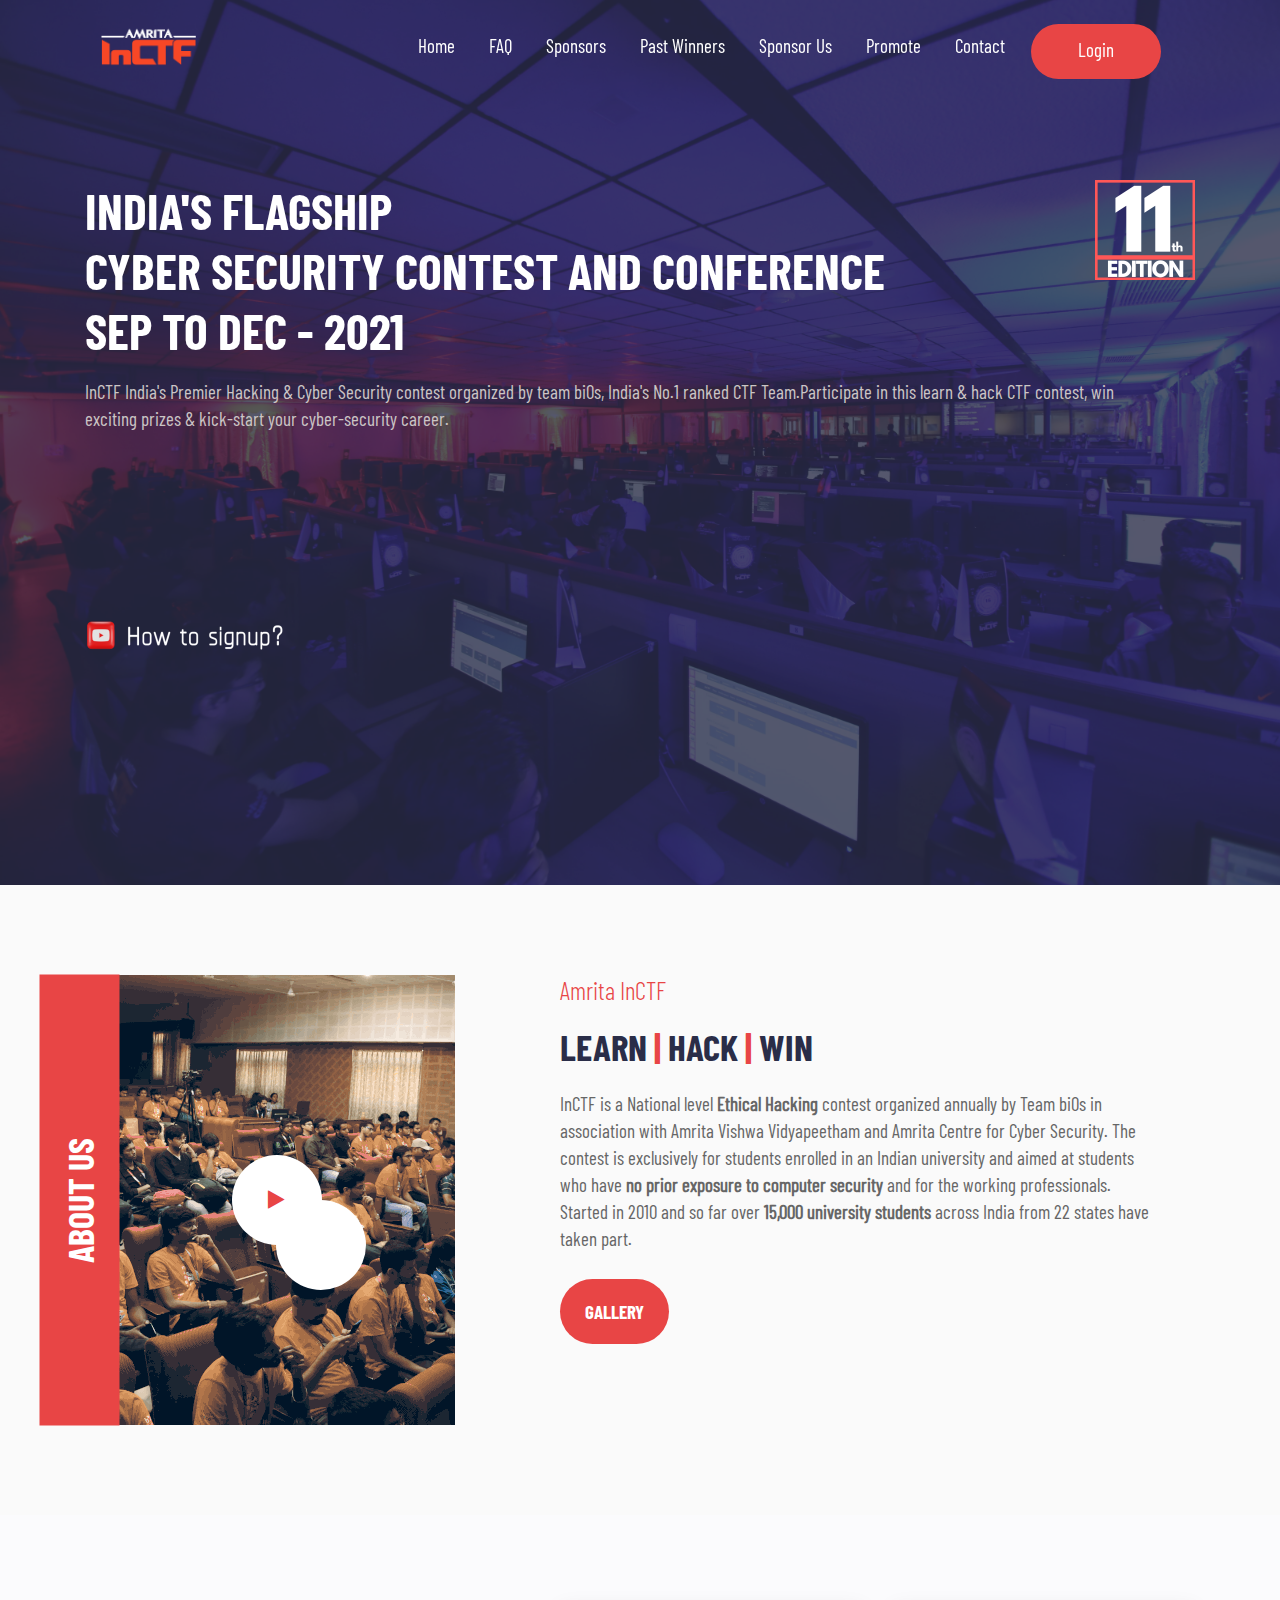
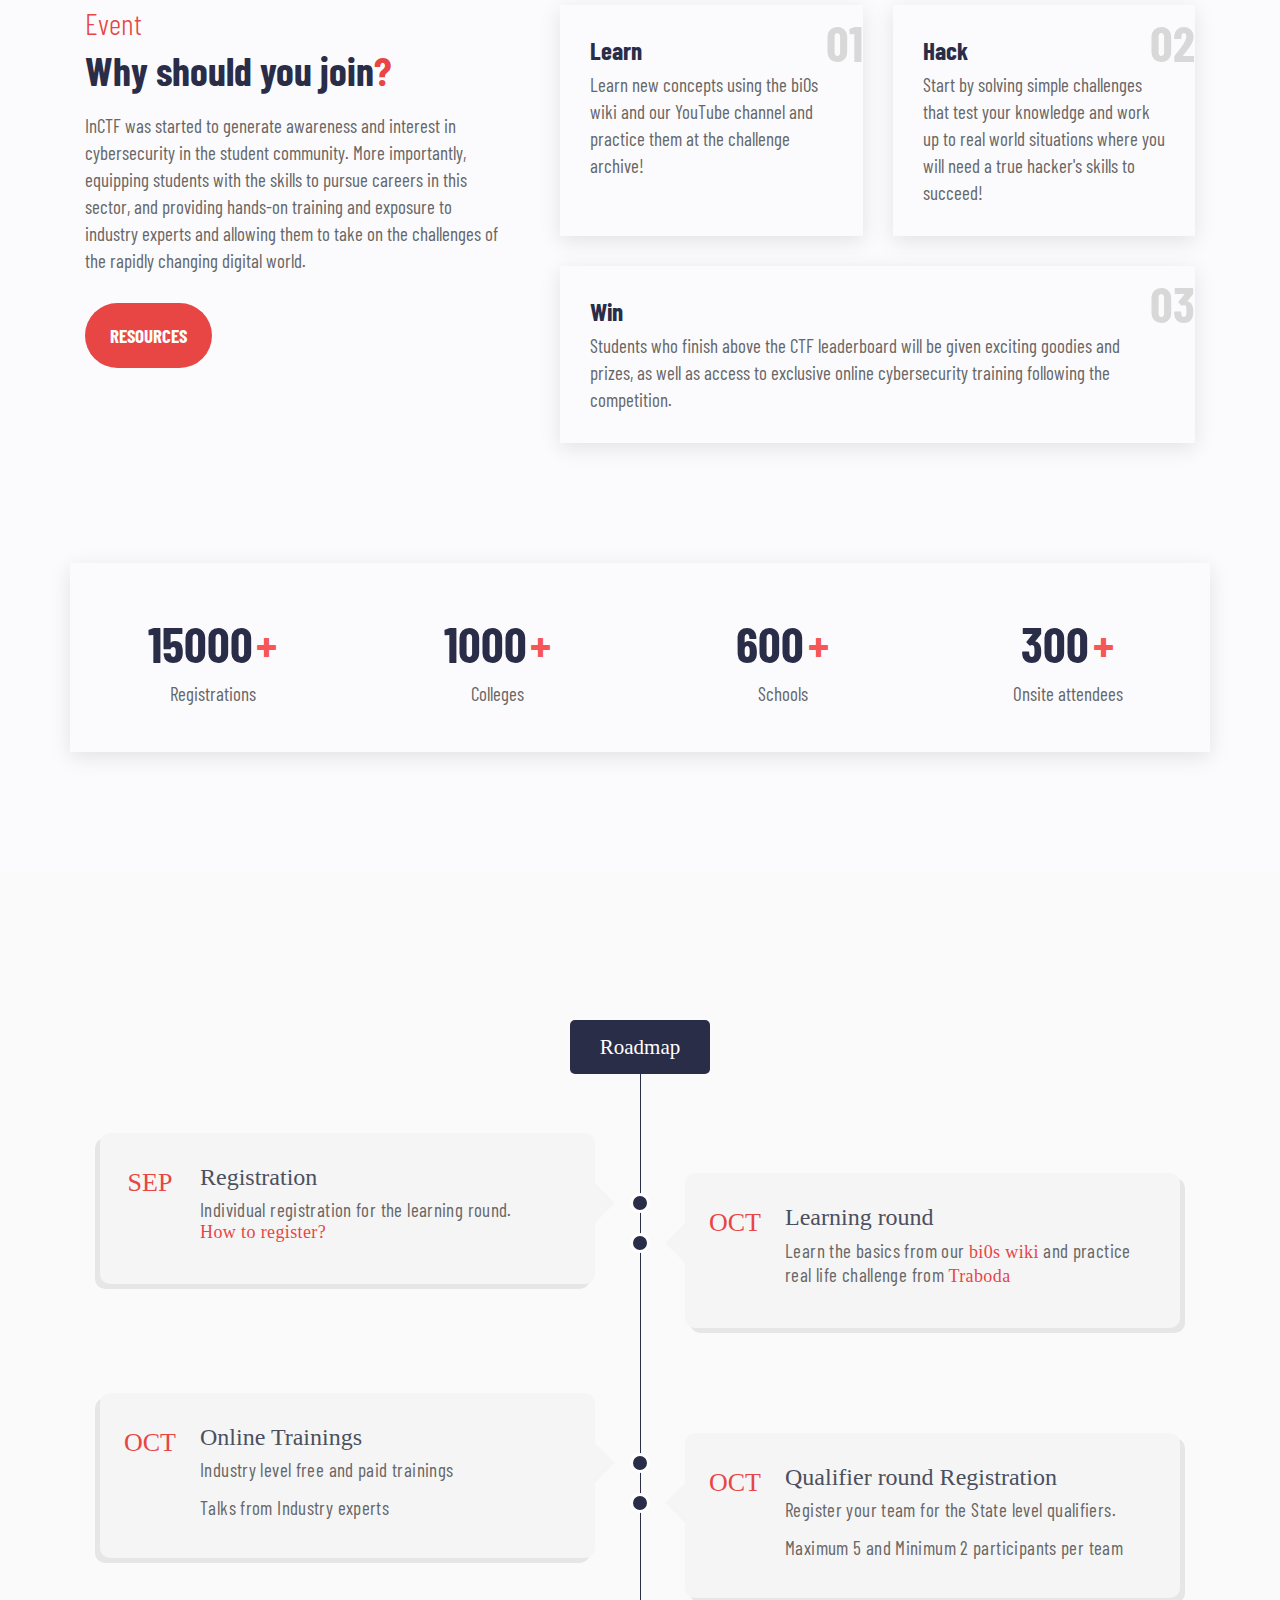
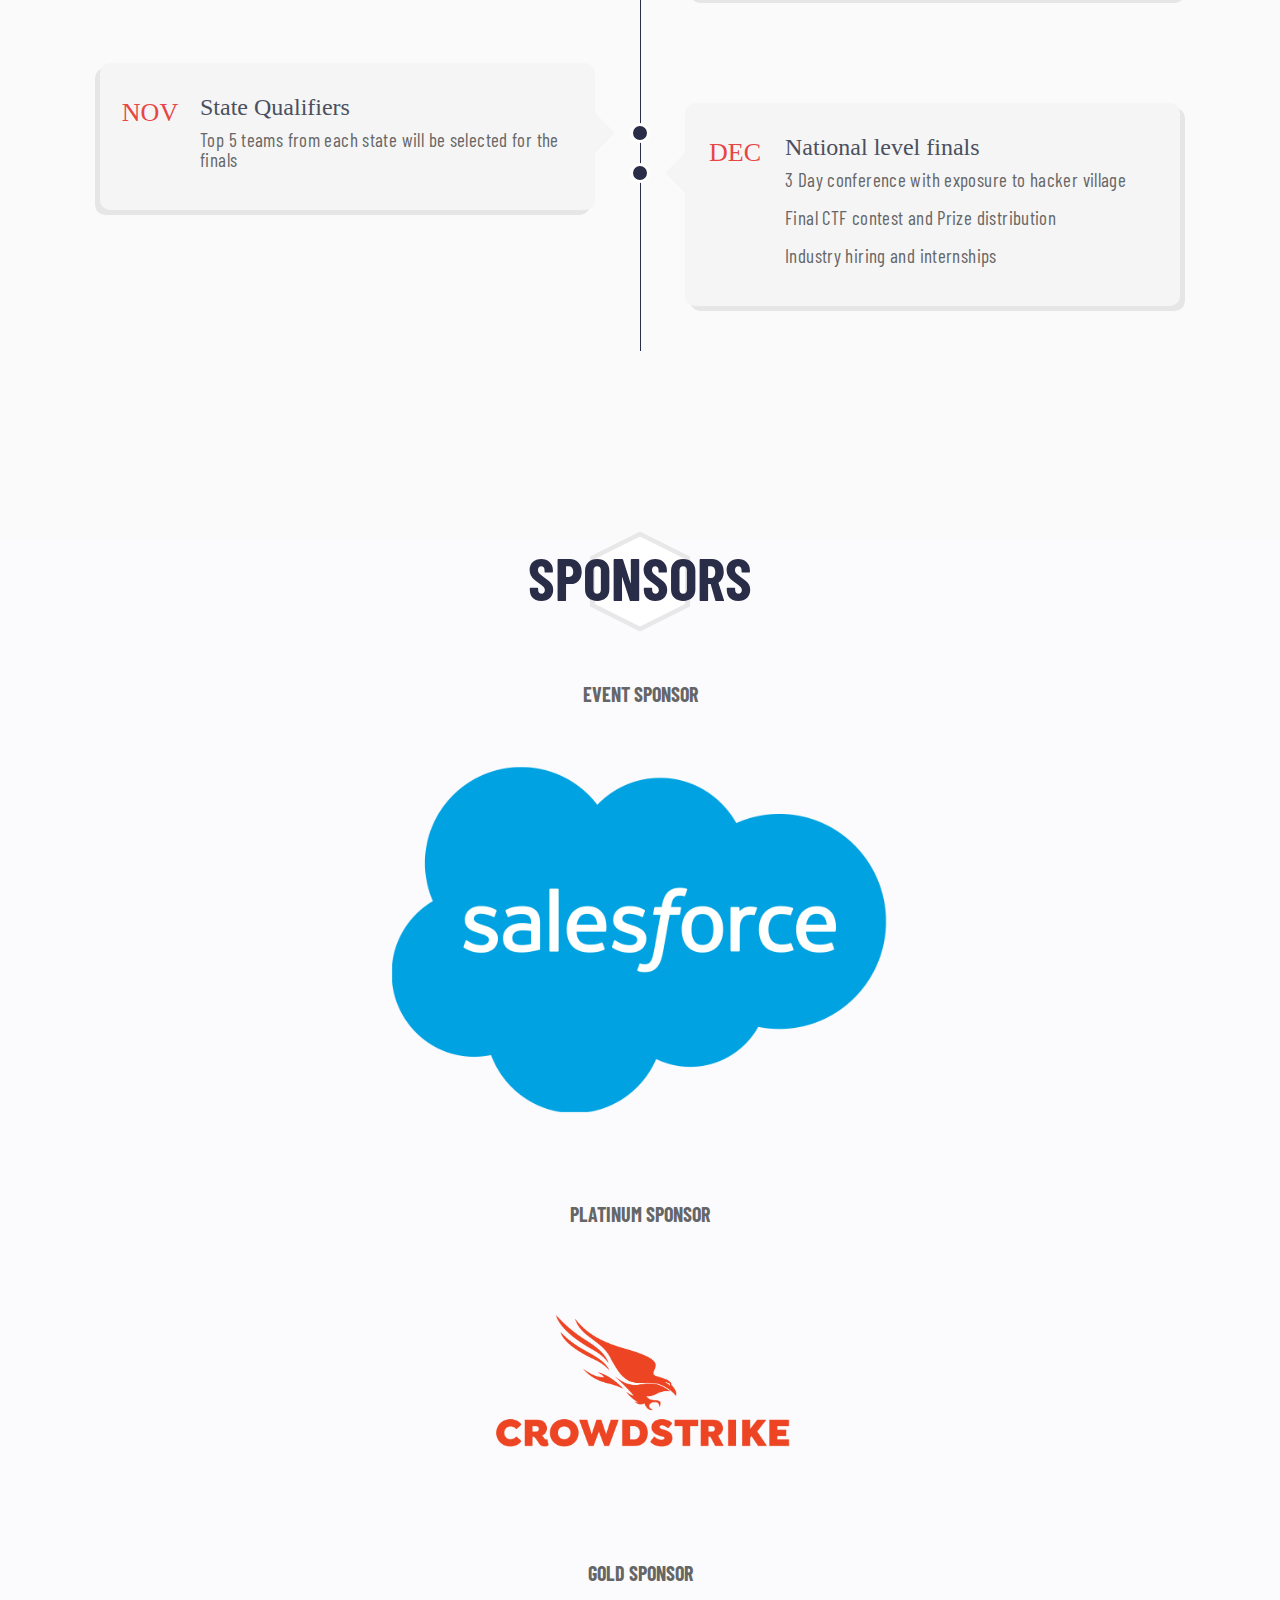
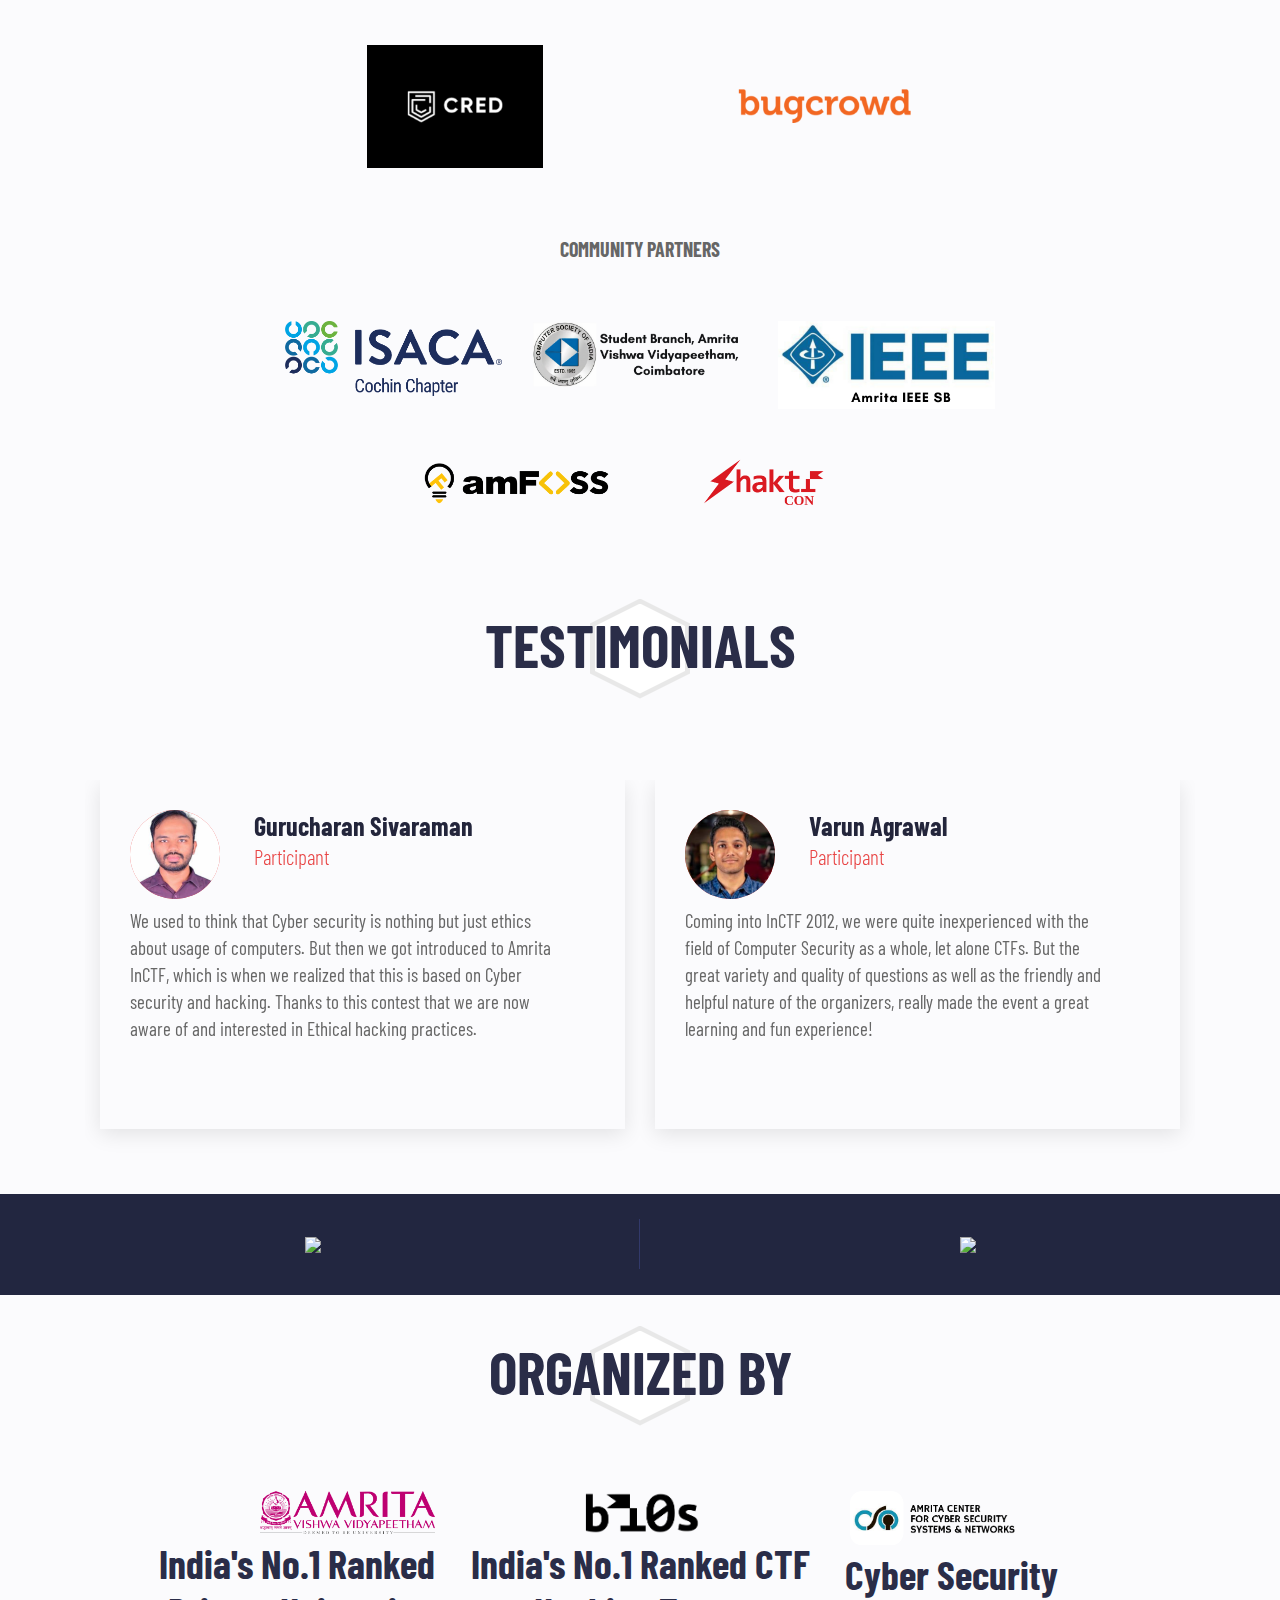
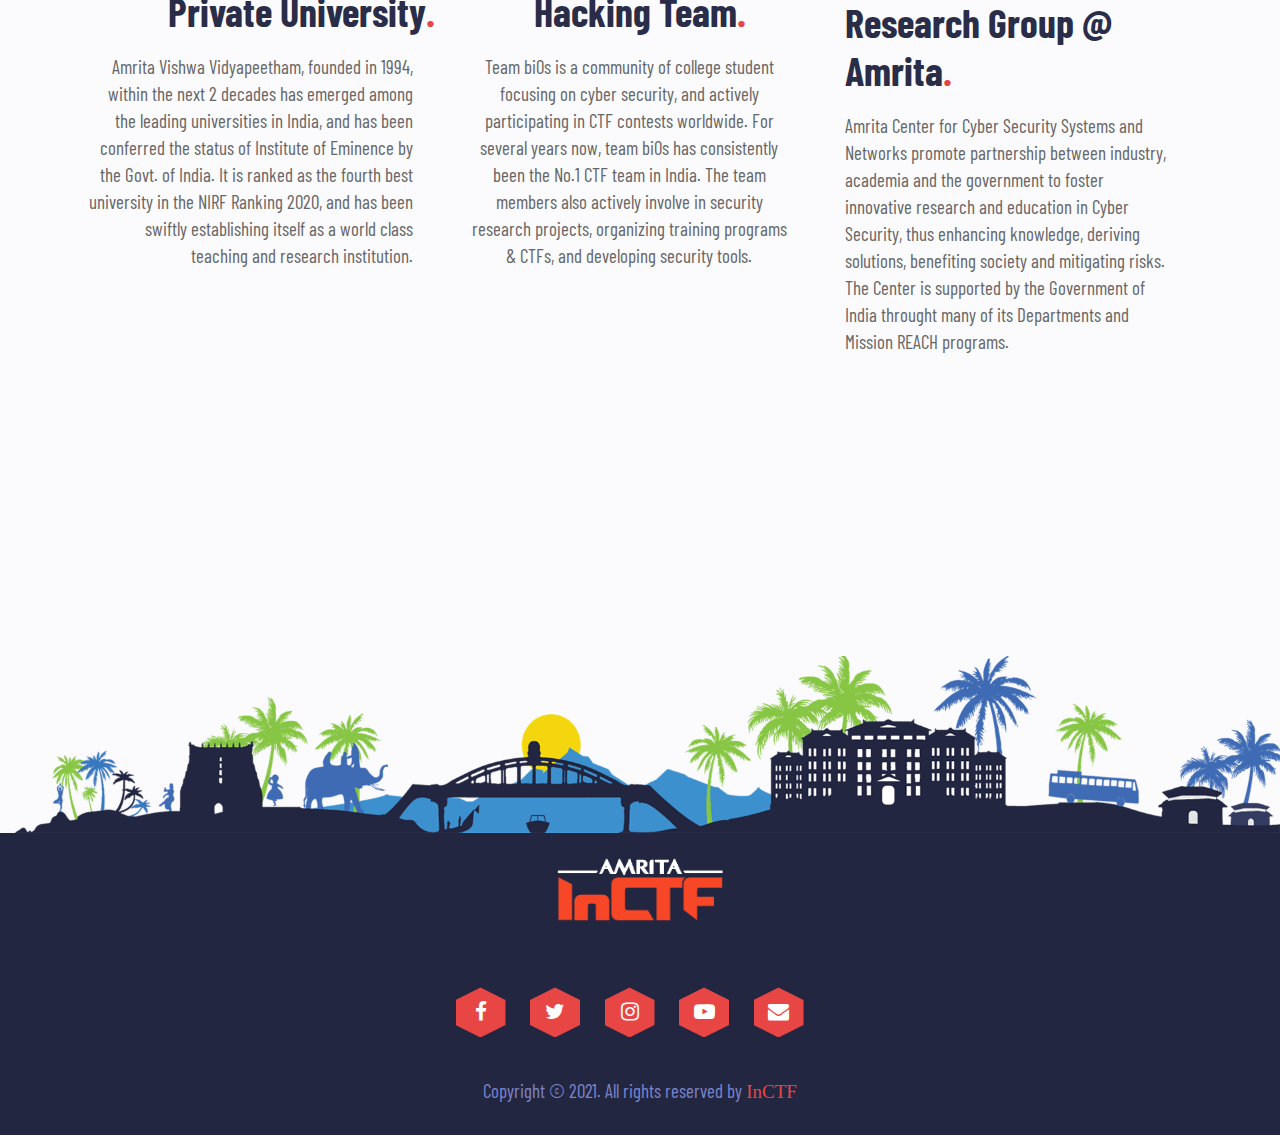
==== index.html @ 9a3f9f45 "update the sponsor images" ====
<!DOCTYPE html>
<html lang="zxx">

<head>
    <!-- Global site tag (gtag.js) - Google Analytics -->
<script async src="https://www.googletagmanager.com/gtag/js?id=G-T02QKE2JXY"></script>
<script>
  window.dataLayer = window.dataLayer || [];
  function gtag(){dataLayer.push(arguments);}
  gtag('js', new Date());

  gtag('config', 'G-T02QKE2JXY');
</script>
      <!-- Google Tag Manager -->
<script>(function(w,d,s,l,i){w[l]=w[l]||[];w[l].push({'gtm.start':
    new Date().getTime(),event:'gtm.js'});var f=d.getElementsByTagName(s)[0],
    j=d.createElement(s),dl=l!='dataLayer'?'&l='+l:'';j.async=true;j.src=
    'https://www.googletagmanager.com/gtm.js?id='+i+dl;f.parentNode.insertBefore(j,f);
    })(window,document,'script','dataLayer','GTM-WXGD39M');</script>
    <!-- End Google Tag Manager -->

    <meta charset="UTF-8">
    <meta name="viewport" content="width=device-width, initial-scale=1, shrink-to-fit=no">
    <meta name="keywords" content="cyber security, CTF, Capture The Flag, network security, wiki, writeups, top, India, academic, trainings, mentoring, reversing, crypto, exploitation, web, forensics, hardware, android, team" />
    <meta name="description" content="Amrita InCTF: India’s First Ethical Hacking contest.
    Capture the Flag contest. India’s first hacking competition. Play CTFs, win prizes and get placed with our sponsors." />
    <link rel="icon" href="images/logo.png" type="image/gif" sizes="23x4">
    <title>Amrita InCTF</title>
    <!--font-awesome icons link-->
    <link rel="stylesheet" href="css/font-awesome.min.css">
    <link href="http://maxcdn.bootstrapcdn.com/font-awesome/4.1.0/css/font-awesome.min.css" rel="stylesheet">

    <!-- Bootstrap CSS -->
    <link rel="stylesheet" href="css/bootstrap.min.css">
    <link rel="stylesheet" href="css/slick.css">
    <link rel="stylesheet" href="css/venobox.css">
    <link rel="stylesheet" href="css/lightbox.min.css">
    <!--main style file-->
    <link rel="stylesheet" href="css/style.css">
    <link rel="stylesheet" href="css/responsive.css">
  
</head>

<body>
    <!-- Google Tag Manager (noscript) -->
<noscript><iframe src="https://www.googletagmanager.com/ns.html?id=GTM-WXGD39M"
    height="0" width="0" style="display:none;visibility:hidden"></iframe></noscript>
    <!-- End Google Tag Manager (noscript) -->

    <!-- HEADER AREA START -->
    <nav class="navbar navbar-expand-lg navbar-light bg-light sticky-top" id="navber">
        <div class="container">
            <a href="index.html"><img draggable="false" src="images/logo.png" alt="brand-img" class="img-fluid2"></a>
            <button class="navbar-toggler" type="button" data-toggle="collapse" data-target="#navbarSupportedContent" aria-controls="navbarSupportedContent" aria-expanded="false" aria-label="Toggle navigation">
                <i class="fa fa-bars" aria-hidden="true"></i>
            </button>

            <div class="collapse navbar-collapse menu-main" id="navbarSupportedContent">
                <ul class="navbar-nav ml-auto menu-item">
                    <li class="nav-item">
                        <a class="nav-link" href="index.html">Home</a>
                    </li>
                    <li class="nav-item">
                        <a class="nav-link" href="faq.html">FAQ</a>
                    </li>
                    <li class="nav-item">
                        <a class="nav-link" href="sponsors.html">Sponsors</a>
                    </li>
                    <li class="nav-item">
                        <a class="nav-link" href="winners.html">Past Winners</a>
                    </li>
                    <li class="nav-item">
                        <a class="nav-link" href="sponsorus.html">Sponsor Us</a>
                    </li>
                    <li class="nav-item">
                        <a class="nav-link" href="promote.html">Promote</a>
                    </li>
                    <li class="nav-item">
                        <a class="nav-link" href="faq.html#contactid">Contact</a>
                    </li>
                    <li class="nav-item">
                        <a class="nav-link nav-btn" href="https://app.traboda.com/contest/inctf-21-lr">Login</a>
                    </li>
                </ul>
            </div>
        </div>
    </nav>
    <!-- HEADER AREA END -->

    <!-- BANNER AREA START -->
    <section id="banner" >
        <div class="backtotop">
            <a href="#banner"><i class="fa fa-rocket" aria-hidden="true"></i></a>
        </div>
        <div class="container zindex">
            <div class="row">
                <div class="col-lg-12 banner-txt ">
                   <img draggable="false" align="right" src="images/edition.png" alt="brand-img" class="img-fluid3">
                    <h1>India's flagship <br> CYBER SECURITY CONTEST and conference<br> Sep to Dec - 2021</h1>
                    <p>InCTF  India's Premier Hacking & Cyber Security contest organized by team bi0s, India's No.1 ranked CTF Team.Participate in this learn & hack CTF contest, win exciting prizes & kick-start your cyber-security career.
                        <br>
                            <iframe class="border-0" style="overflow:hidden; height: 180px; width: 450px; max-width:100%" src="https://app.traboda.com/contest/inctf-21-lr/reg-frame?color=fff&amp;primary=F13F17&amp;primary_text=fff"></iframe>
                           <br> <a href="https://www.youtube.com/embed/T8pEY4AR_Kg"><img draggable="false"  src="images/same font (1).png" alt="brand-img" class="img-fluid11"> </a>
                        </p>
                        </div>
                </div>
            </div>
        </div>
    </section>
    
    <!-- BANNER AREA END -->

    <!-- ABOUT AREA START -->
    <section id="about">
        <div class="container zindex">
            <div class="row">
                <div class="col-lg-5 col-md-8 m-md-auto col-sm-9 m-sm-auto about-img">
                    <div class="main-img">
                        <img draggable="false" src="images/about.png" alt="about-img" class="img-fluid">
                        <a href="#" class="ai-place">ABOUT US</a>
                        <a data-autoplay="true" data-vbtype="video" href="https://youtu.be/MICFZTmNOog  " class="play-btn venobox"><i class="fa fa-play" aria-hidden="true"></i></a>
                    </div>
                </div>
                <div class="col-lg-7 about-txt">
                    <h3>Amrita InCTF</h3>
                    <h4>LEARN <span>|</span> HACK <span>| </span> WIN </h4>
                    <p>InCTF is a National level <b> Ethical Hacking</b> contest organized annually by Team bi0s in association with Amrita Vishwa Vidyapeetham and Amrita Centre for Cyber Security. The contest is exclusively for students enrolled in an Indian university and aimed at students who have <b> no prior exposure to computer security</b> and for the working professionals. Started in 2010 and so far over <b> 15,000 university students </b>across India from 22 states have taken part.</p>
                    <a href="gallery.html">GALLERY</a>
                    
                </div>
            </div>
        </div>
    </section>
    <!-- ABOUT AREA END -->

    <!-- EVENT AREA START -->
    <section id="event">
        <div class="container">
            <div class="row">
                <div class="col-lg-5 event-header mobile-t-p">
                    <h4>Event</h4>
                    <h3>Why should you join<b>?</b> </h3>
                    <p>InCTF was started to generate awareness and interest in cybersecurity in the student community.  More importantly, equipping students with the skills to pursue careers in this sector, and providing hands-on training and exposure to industry experts and allowing them to take on the challenges of the rapidly changing digital world.</p>
                    <a class="buttonop" href="https://wiki.bi0s.in/">RESOURCES</a>
                </div>
                <div class="col-lg-7">
                    <div class="row">
                        <div class="col-lg-6 col-sm-6">
                            <div class="about-item">
                                <span>01</span>
                                <h3>Learn</h3>
                                <p>Learn new concepts using the bi0s wiki and our YouTube channel and practice them at the challenge archive! <br><br></p>
                            </div>
                        </div>
                        <div class="col-lg-6 col-sm-6">
                            <div class="about-item">
                                <span>02</span>
                                <h3>Hack</h3>
                                <p>Start by solving simple challenges that test your knowledge and work up to real world situations where you will need a true hacker's skills to succeed!</p>
                            </div>
                        </div>
                        <div class="col-lg-12 col-sm-6">
                            <div class="about-item">
                                <span>03</span>
                                <h3>Win</h3>
                                <p>Students who finish above the CTF leaderboard will be given exciting goodies and prizes, as well as access to exclusive online cybersecurity training following the competition.</p>
                            </div>
                        </div>
                    </div>
                </div>
            </div>
        </div>
    </section>
    <!-- EVENT AREA END -->

    <!-- COUNTER AREA START -->
    <section id="counter">
        <div class="container">
            <div class="row">
                <div class="col-lg-12">
                    <div class="row count-shadow count-item">
                        <div class="col-lg-3 col-sm-6 text-center counter-txt line-dark">
                            <h3 class="counter" data-counterup-time="2500" data-counterup-delay="30" data-counterup-beginat="100">15000</h3>
                            <span>+</span>
                            <p>Registrations</p>
                        </div>
                        <div class="col-lg-3 col-sm-6 text-center counter-txt">
                            <h3 class="counter" data-counterup-time="2500" data-counterup-delay="30" data-counterup-beginat="10">1000</h3>
                            <span>+</span>
                            <p>Colleges</p>
                        </div>
                        <div class="col-lg-3 col-sm-6 text-center counter-txt line-dark">
                            <h3 class="counter" data-counterup-time="2500" data-counterup-delay="30" data-counterup-beginat="2">600</h3>
                            <span>+</span>
                            <p>Schools</p>
                        </div>
                        <div class="col-lg-3 col-sm-6 text-center counter-txt">
                            <h3 class="counter" data-counterup-time="2500" data-counterup-delay="30" data-counterup-beginat="10">300</h3>
                            <span>+</span>
                            <p>Onsite attendees</p>
                        </div>
                    </div>
                </div>
            </div>
        </div>
    </section>
    <!-- COUNTER AREA END -->


   <!-- ROADMAP AREA START -->
   <section class="section " id="schedule">
    <div class="container bootstrap snippets bootdey">
    <section id="news" class="white-bg padding-top-bottom">
        <div class="container bootstrap snippets bootdey">
            <div class="timeline">
                <div class="date-title">
                    <span>Roadmap</span>
                </div>
                <div class="row">
                    <div class="col-sm-6 news-item">
                        <div class="news-content">
                            <div class="date">
                                <p></p>
                                <small>SEP</small>
                            </div>
                            <h2 class="news-title">Registration</h2>
                            <ul><li><p>Individual registration for the learning round. <br> <a class="read-more" href="https://youtu.be/T8pEY4AR_Kg"> How to register?</a></p></li></ul>
                            
                           
                        </div>
                    </div>

                    <div class="col-sm-6 news-item right">
                        <div class="news-content">
                            <div class="date">
                                <p></p>
                                <small>OCT</small>
                            </div>
                            <h2 class="news-title">Learning round </h2>
                            <ul><li> <p>Learn the basics from our <a class="read-more" href="https://wiki.bi0s.in/"> bi0s wiki</a> and practice real life challenge from <a class="read-more" href="https://traboda.com/">Traboda</a></p></li></ul>
                        </div>
                    </div>
                </div>

                <div class="row">
                    <div class="col-sm-6 news-item">
                        <div class="news-content">
                            <div class="date">
                                <p></p>
                                <small>OCT</small>
                            </div>
                            <h2 class="news-title">Online Trainings</h2>
                            <ul>
                                <li><p>Industry level free and paid trainings</p></li>
                                <li><p>Talks from Industry experts</p></li>
                            </ul>
                            
                            

                        </div>
                    </div>

                    <div class="col-sm-6 news-item right">
                        <div class="news-content">
                            <div class="date">
                                <p></p>
                                <small>OCT</small>
                                
                            </div>
                            <h2 class="news-title">Qualifier round Registration</h2>
                            <ul>
                                <li><p>Register your team for the State level qualifiers.</p></li>
                                <li> <p>Maximum 5 and Minimum 2 participants per team</p></li>
                            </ul>
                            
                           
                        </div>
                    </div>
                </div>
                <div class="row">
                    <div class="col-sm-6 news-item">
                        <div class="news-content">
                            <div class="date">
                                <p></p>
                                <small>NOV</small>
                                
                            </div>
                            <h2 class="news-title">State Qualifiers</h2>
                            <ul><li><p>Top 5 teams from each state will be selected for the finals</p></li></ul>
        
                        </div>
                    </div>

                    <div class="col-sm-6 news-item right">
                        <div class="news-content">
                            <div class="date">
                                <p></p>
                                <small>DEC</small>
                            </div>
                            <h2 class="news-title">National level finals</h2>
                            <ul>
                                <li><p>3 Day conference with exposure to hacker village</p></li>
                                <li><p>Final CTF contest and Prize distribution</p></li>
                                <li><p>Industry hiring and internships</p></li>
                            </ul>
                        </div>
                    </div>
                </div>
            </div>
        </div>
    </section>
    </div>
</section>
<!-- ROADMAP AREA END -->


 <!-- BLOG AREA START 
 <section id="blog">
    <div class="container">
        <div class="row">
            <div class="col-lg-12 speaker-heading1">
                <h3>InCTFCon</h3>
                <div class="header-style"></div>
            </div>
        </div>
        <div class="row blog-pa">
            <div class="col-lg-12">
                <div class="blog-main">
                    <div class="col-lg-4 blog-item">
                        <div class="blog-shadow">
                            <img draggable="false" src="images/blog1.jpg" alt="blog-img" class="img-fluid">
                            <div class="blog-data">
                                <div class="blog-date">
                                    <h4>21</h4>
                                    <h5>December</h5>
                                </div>
                                <span><i class="fa fa-lock" aria-hidden="true"></i> Eveno</span>
                                <span><i class="fa fa-clock-o" aria-hidden="true"></i> 2 Min Ago</span>
                                <a href="#">
                                    <h3>Digital Skills Development</h3>
                                </a>
                                <p>Lorem ipsum dolor sit amet, consectetur adipisicing elit. Perferendis ut, </p>
                            </div>
                        </div>
                    </div>
                    <div class="col-lg-4 blog-item">
                        <div class="blog-shadow">
                            <img draggable="false" src="images/blog2.jpg" alt="blog-img" class="img-fluid">
                            <div class="blog-data">
                                <div class="blog-date">
                                    <h4>22</h4>
                                    <h5>December</h5>
                                </div>
                                <span><i class="fa fa-lock" aria-hidden="true"></i> Eveno</span>
                                <span><i class="fa fa-clock-o" aria-hidden="true"></i> 2 Min Ago</span>
                                <a href="#">
                                    <h3>Development Roadmap</h3>
                                </a>
                                <p>Lorem ipsum dolor sit amet, consectetur adipisicing elit. Perferendis ut, </p>
                            </div>
                        </div>
                    </div>
                    <div class="col-lg-4 blog-item">
                        <div class="blog-shadow">
                            <img draggable="false" src="images/blog3.jpg" alt="blog-img" class="img-fluid">
                            <div class="blog-data">
                                <div class="blog-date">
                                    <h4>23</h4>
                                    <h5>December</h5>
                                </div>
                                <span><i class="fa fa-lock" aria-hidden="true"></i> Eveno</span>
                                <span><i class="fa fa-clock-o" aria-hidden="true"></i> 2 Min Ago</span>
                                <a href="#">
                                    <h3>Wordpress Theme Dev</h3>
                                </a>
                                <p>Lorem ipsum dolor sit amet, consectetur adipisicing elit. Perferendis ut,</p>
                            </div>
                        </div>
                    </div>
                   
                </div>
            </div>
        </div>
        <div class="col-lg-12 about-txt text-center">
            
            <a href="https://conference.inctf.in/">View More</a>
            
        </div>
    </div>
</section>
 BLOG AREA END -->


 <!-- ORGANIZE AREA START -->
<section class="brand" >
    <div class="container zindex">
        <div class="row">
                <div class="col-lg-12 speaker-heading"> 
                    <h3>SPONSORS</h3> 
                    <div class="header-style"></div> 
                </div> 
                <div class="col-lg-12 col-md-10 m-auto col-sm-10 text-center brand_3">
                    <div class="co-text event-header">
                        <h3>EVENT SPONSOR</h3>
                        <div class="col-lg-8 col-md-7 m-md-auto">
                            
                            <div class="row brand_1">
                                <div class="col-lg-12 col-md-12 col-12 text-center">
                                    <a href="#"><img draggable="false" src="images/salesforce.png" alt="brand-img" class="img-fluid72"/> </a>
                                </div>
                            </div>
                        </div>
    
                       
                    </div>
                </div>
                <div class="col-lg-12 col-md-10 m-auto col-sm-10 text-center brand_3">
                    <div class="co-text event-header">
                        <h3>PLATINUM SPONSOR</h3>
                        <div class="col-lg-8 col-md-7 m-md-auto">
                            
                            <div class="row brand_1">
                                <div class="col-lg-12 col-md-12 col-12 text-center">
                                    <a href="#"><img draggable="false" src="images/crowdstrike-dae3833009acd6729d1709d8b2767bdd.png" alt="brand-img" class="img-fluid70"/> </a>
                                </div>
                            </div>
                        </div>
    
                       
                    </div>
                </div>
            <div class="col-lg-12 col-md-10 m-auto col-sm-10 text-center brand_3">
                <div class="co-text event-header">
                    <h3>GOLD SPONSOR</h3>
                    <div class="col-lg-8 col-md-7 m-md-auto">
                        
                        <div class="row brand_1">
                            <div class="col-lg-6 col-6 col-md-6 text-center ">
                                <a  href="#"><img draggable="false" src="images/social-cred.png" alt="brand-img" class="img-fluid71"/></a>   
                            </div>
                            <div class="col-lg-6 col-6 col-md-6 text-center ">
                                <a  href="#"><img draggable="false" src="images/bugcrowd.png" alt="brand-img" class="img-fluid71"/></a>   
                            </div>
                        
                        </div>
                    </div>

                   
                </div>
            </div>
        </div>
    </div>
</section>

<section class="brand brand_4" >
    <div class="container zindex">
        <div class="row">
            <div class="col-lg-12 col-md-10 m-auto col-sm-10 text-center">
                <div class="co-text event-header brand_1">
                    <h3>COMMUNITY PARTNERS</h3>
                    <div class="col-lg-8 col-md-7 m-md-auto">
                        <div class="row brand_1">
                            
                            <div class="col-lg-4 col-4 col-md-4 text-center ">
                                <a  href="https://www.isacacochin.org/"><img draggable="false" src="images/ISACA_logo_Cochin_RGB.png" alt="brand-img" class="img-fluid6"/></a>
                                
                            </div>
                            <div class="col-lg-4 col-md-4 col-4 text-center">
                                <img draggable="false" src="images/goa (1) (1).png" alt="brand-img" class="img-fluid6"/>
                                
                            </div>
                            
                            <div class="col-lg-4 col-4 col-md-4 text-center ">
                                <img draggable="false" src="images/Head Executive, Polero Builders Inc.11 Olive Rd. Huntington Station, NY (6) (1).png" alt="brand-img" class="img-fluid6"/>
                                
                            </div>
                        </div>
                        <div class="row brand_3">
                            <div class="col-lg-2 col-md-2 col-2 text-center"></div>
                            <div class="col-lg-4 col-4 col-md-4 text-center ">
                                <a  href="https://amfoss.in/"><img draggable="false" src="images/amfosslogo.png" alt="brand-img" class="img-fluid86"/></a>   
                            </div>
                            
                            <div class="col-lg-4 col-md-4 col-4 text-center">
                                <a href="https://shakticon.com/"><img draggable="false" src="images/shakti.png" alt="brand-img" class="img-fluid86"/> </a>
                            </div>
                            <div class="col-lg-2 col-md-2 col-2 text-center"></div>
                        </div>
                    </div>

                   
                </div>
            </div>
        </div>
    </div>
</section>

<!-- ORGANIZE AREA END -->

    <!-- REVIEW AREA START --> 
        <section id="review"> 
            <div class="container"> 
                <div class="row"> 
                    <div class="col-lg-12 speaker-heading"> 
                        <h3>Testimonials</h3> 
                        <div class="header-style"></div> 
                    </div> 
                </div> 
                <div class="row review-pa"> 
                    <div class="col-lg-12"> 
                        <div class="review-main"> 
                            <div class="col-lg-6"> 
                                <div class="review-item"> 
                                    <div class="row"> 
                                        <div class="col-lg-3 col-sm-4"> 
                                            <div class="review-img"> 
                                                <img src="images/testimonial1.png"/>
                                            </div> 
                                        </div> 
                                        <div class="col-lg-8 col-sm-8"> 
                                            <h3>Varun Agrawal</h3> 
                                            <span>Participant</span> 
                                        </div> 
                                    </div> 
                                    <div class="review-txt"> 
                                        <p>Coming into InCTF 2012, we were quite inexperienced with the field of Computer Security as a whole, let alone CTFs. But the great variety and quality of questions as well as the friendly and helpful nature of the organizers, really made the event a great learning and fun experience! <br><br></p> 
                                    </div> 
                                   
                                </div> 
                            </div> 
                            <div class="col-lg-6"> 
                                <div class="review-item"> 
                                    <div class="row"> 
                                        <div class="col-lg-3 col-sm-4"> 
                                            <div class="review-img"> 
                                                <img src="images/testimonial3.png"/>
                                            </div> 
                                        </div> 
                                        <div class="col-lg-8 col-sm-8"> 
                                            <h3>Madhusudhan H.N</h3> 
                                            <span>Senior Security Engineering Manager, VMware</span> 
                                        </div> 
                                    </div> 
                                    <div class="review-txt"> 
                                        <p>Security can't be taught easily. CTF is one of the biggest platforms to teach and make people learn security. I Greatly appreciate the effort put forward by Amrita and bi0s for conducting Amrita INCTF. I strongly recommend InCTF to all the students and professionals who are planning to build a career in cybersecurity.</p> 
                                    <br>
                                    </div> 
                                    
                                </div> 
                            </div> 
                            <div class="col-lg-6"> 
                                <div class="review-item"> 
                                    <div class="row"> 
                                        <div class="col-lg-3 col-sm-4"> 
                                            <div class="review-img"> 
                                                <img src="images/testimonial.png"/>
                                            </div> 
                                        </div> 
                                        <div class="col-lg-8 col-sm-8"> 
                                            <h3>Gurucharan Sivaraman</h3> 
                                            <span>Participant</span> 
                                        </div> 
                                    </div> 
                                    <div class="review-txt"> 
                                        <p>We used to think that Cyber security is nothing but just ethics about usage of computers. But then we got introduced to Amrita InCTF, which is when we realized that this is based on Cyber security and hacking. Thanks to this contest that we are now aware of and interested in Ethical hacking practices.<br><br></p> 
                                    </div> 
                                    
                                </div> 
                            </div> 
                        </div> 
                    </div> 
                </div> 
            </div> 
        </section> 
        <!-- REVIEW AREA END -->
        
  <!-- New sponsor 
  <section id="brand">
    <div class="container">
        <div class="row">
            <div class="col-lg-5 event-header brand-m-p">
                <h4>OUR SPONSORS</h4>
                <h3>Brands and companies trust us<b>.</b> </h3>
                <p>Many companies and brands now understand the need for skilled cybersecurity professions. They have also seen the immense value and outgrowth of talent produced by our initiatives and are willing to trust and fund us in our endeavours..</p>
                
            </div>
            <div class="col-lg-4 col-md-7 m-md-auto">
                <div class="row brand_1">
                    
                    <div class="col-lg-1 col-1 col-md-1"></div>
                    <div class="col-lg-5 col-5 col-md-5 text-center">
                        <img draggable="false" src="images/social-cred.png" alt="brand-img" class="img-fluid">
                    </div>
                    <div class="col-lg-1 col-1 col-md-1"></div>
                    <div class="col-lg-5 col-5 col-md-5 text-center">
                        <img draggable="false" src="images/Crowdstrike-Logo_Website.png" alt="brand-img" class="img-fluid">
                    </div>
                </div>
                
            </div>
            
        </div>
    </div>
</section>

    BRAND AREA START 
    <section id="brand">
        <div class="container">
            <div class="row">
                <div class="col-lg-5 event-header brand-m-p">
                    <h4>PAST SPONSORS</h4>
                    <h3>Brands and companies trust us<b>.</b> </h3>
                    <p>Here is the beginning of a great season. Thanks again for your generous sponsorship. We hope to live up to our achievements of previous years. We promise to keep you updated on our progress.</p>
                    
                </div>
                <div class="col-lg-4 col-md-7 m-md-auto">
                    <div class="row brand_1">
                        <div class="col-lg-1 col-1 col-md-1"></div>
                        <div class="col-lg-3 col-md-3 col-3 text-center">
                            <img src="images/brand1.png" alt="brand-img" class="img-fluid">
                        </div>
                        <div class="col-lg-1 col-1 col-md-1"></div>
                        <div class="col-lg-3 col-3 col-md-3 text-center">
                            <img src="images/brand2.png" alt="brand-img" class="img-fluid">
                        </div>
                        <div class="col-lg-1 col-1 col-md-1"></div>
                        <div class="col-lg-3 col-3 col-md-3 text-center">
                            <img src="images/brand3.png" alt="brand-img" class="img-fluid">
                        </div>
                    </div>
                    <div class="row brand_2">
                        <div class="col-lg-1 col-1 col-md-1"></div>
                        <div class="col-lg-3 col-3 col-md-3 text-center">
                            <img src="images/brand4.png" alt="brand-img" class="img-fluid">
                        </div>
                        <div class="col-lg-1 col-1 col-md-1"></div>
                        <div class="col-lg-3 col-3 col-md-3 text-center">
                            <img src="images/brand5.png" alt="brand-img" class="img-fluid">
                        </div>
                        <div class="col-lg-1 col-1 col-md-1"></div>
                        <div class="col-lg-3 col-3 col-md-3 text-center">
                            <img src="images/Crowdstrike-Logo_Website.png" alt="brand-img" class="img-fluid">
                        </div>
                    </div>
                </div>
            </div>
        </div>
    </section>
     BRAND AREA END -->
     
     

<!-- link ORGANIZE AREA START -->

<section id="organize_2">
    
    <div class="row">
        <div class="col-lg-6 col-sm-6 org-item">
            <a href="https://t.me/joinchat/pViTQyY_Exk0MTA1"><img draggable="false" src="https://img.icons8.com/color/100/000000/telegram-app--v1.png"/></a>
        </div>
        <div class="col-lg-6 col-sm-6 org-item sm-style-h">
            <a href="https://discord.gg/uZ2yahXyMd"><img draggable="false" src="https://img.icons8.com/fluency/100/000000/discord-logo.png"/></a>

        </div>
        
   
</div>
</section>
<!-- link ORGANIZE AREA END -->
    <!-- ORGANIZER AREA START -->
    <section  id="brand" class="">
        <div class="container">
            <div class="row"> 
                <div class="col-lg-12 speaker-heading"> 
                    <h3>ORGANIZED BY</h3> 
                    <div class="header-style"></div> 
                </div> 
            </div>
            &nbsp; 
           <br><br><br><br>
            <div class="row">
                <div class="col-lg-4  brand-m-p text-right">
                    <h3><a href="https://amrita.edu"><img draggable="false" src="images/amrita-vishwa-vidyapeetham-high-resolution-color-logo.psd.png" alt="brand-img" class="img-fluid0"></a></h3>
                    <div class="event-header">
                    <h3>India's No.1 Ranked Private University<b>.</b> </h3>
                    <p>Amrita Vishwa Vidyapeetham, founded in 1994, within the next 2 decades has emerged among the leading universities in India, and has been conferred the status of Institute of Eminence by the Govt. of India. It is ranked as the fourth best university in the NIRF Ranking 2020, and has been swiftly establishing itself as a world class teaching and research institution.</p>
                </div> 
                </div>
                <div class="col-lg-4  brand-m-p text-center">
                    <h3><a href="https://bi0s.in"><img draggable="false" src="images/bi0slogo (1).png" alt="brand-img" class="img-fluid0" ></a></h3>
                    <div class="event-header">
                    <h3>India's No.1 Ranked CTF Hacking Team<b>.</b> </h3>
                    <p>Team bi0s is a community of college student focusing on cyber security, and actively participating in CTF contests worldwide. For several years now, team bi0s has consistently been the No.1 CTF team in India. The team members also actively involve in security research projects, organizing training programs & CTFs, and developing security tools.</p>
                </div>    
                </div>
                <div class="col-lg-4  brand-m-p text-left">
                    <h3><a href="https://bhajasva.com/"><img draggable="false" src="images/amrita_cyber-68306cac17e9dcae69bf78294f67f815.png" alt="brand-img" class="img-fluid0"></a></h3>
                    <div class="event-header">
                    <h3>Cyber Security Research Group @ Amrita<b>.</b> </h3>
                   <p>Amrita Center for Cyber Security Systems and Networks promote partnership between industry, academia and the government to foster innovative research and education in Cyber Security, thus enhancing knowledge, deriving solutions, benefiting society and mitigating risks. The Center is supported by the Government of India throught many of its Departments and Mission REACH programs.</p>
                </div>  
                </div>
               
            </div>
        </div>
    </section>
    <!-- ORGANIZER AREA END -->


<footer class="new_footer_area bg_color">
    <div class="new_footer_top">
        
        <div class="footer_bg">
            <div class="footer_bg_one"></div>
            <div class="footer_bg_two"></div>
        </div>
        
    </div>
    <section id="footer">
        <div class="container zindex">
            
            <div class="row">
                <div class="col-lg-12 text-center footer-txt">
                    <h3><a href="https://bi0s.in/branding/"><img draggable="false" src="images/logo.png" alt="brand-img" class="img-fluid1"></a></h3>
                    <div class="social-icons_2">
                        <a href="https://www.facebook.com/InCTF"><i class="fa fa-facebook" aria-hidden="true"></i></a>
                        <a href="https://twitter.com/inctf"><i class="fa fa-twitter" aria-hidden="true"></i></a>
                        <a href="https://www.instagram.com/inctf.in/"><i class="fa fa-instagram" aria-hidden="true"></i></a>
                        <a href="https://www.youtube.com/user/InCTF"><i class="fa fa-youtube-play" aria-hidden="true"></i></a>
                        <a href="mailto:inctf@am.amrita.edu"><i class="fa fa-envelope" aria-hidden="true"></i></a>

                    </div>
                </div>
            </div>
        </div>
    </section>
    <section id="copy_right">
        <div class="container">
            <div class="row">

                <div class="col-lg-12 text-center copy-right-txt">
                    <p>Copyright © 2021. All rights reserved by <a href="index.html">InCTF</a></p>
                </div>

            </div>
        </div>
    </section>
</footer>

    <!-- Optional JavaScript -->
    <script src="js/jquery-3.3.1.min.js"></script>
    <script src="js/bootstrap.min.js"></script>
    <script src="js/slick.min.js"></script>
    <script src="js/jquery.nicescroll.min.js"></script>
    <script src="js/venobox.min.js"></script>
    <script src="js/lightbox.min.js"></script>
    <script src="js/jquery.isotope.min.js"></script>
    <script src="js/countdown.min.js"></script>
    <script src="js/jquery.counterup.min.js"></script>
    <script src="js/jquery.waypoints.min.js"></script>
    <script src="js/custom.js"></script>
</body>

</html>
---- css/venobox.css ----
/* ------ venobox.css --------*/
.vbox-overlay *, .vbox-overlay *:before, .vbox-overlay *:after{
    -webkit-backface-visibility: hidden;
    -webkit-box-sizing:border-box;
    -moz-box-sizing:border-box;
    box-sizing:border-box;

}
.vbox-overlay{
    display: -webkit-flex;
    display: flex;
    -webkit-flex-direction: column;
    flex-direction: column;
    -webkit-justify-content: center;
    justify-content: center;
    -webkit-align-items: center;
    align-items: center;
    position: fixed;
    left: 0;
    top: 0;
    bottom: 0;
    right: 0;
    z-index: 1040;
    -webkit-transform:translateZ(1000px);
    transform: translateZ(1000px);
    transform-style: preserve-3d;
}

/* ----- navigation ----- */
.vbox-title{
    width: 100%;
    height: 40px;
    float: left;
    text-align: center;
    line-height: 28px;
    font-size: 12px;
    padding: 6px 40px;
    overflow: hidden;
    position: fixed;
    display: none;
    left: 0;
    z-index: 1050;
}
.vbox-close{
    cursor: pointer;
    position: fixed;
    top: -1px;
    right: 0;
    width: 50px;
    height: 40px;
    padding: 6px;
    display: block;
    background-position:10px center;
    overflow: hidden;
    font-size: 24px;
    line-height: 1;
    text-align: center;
    z-index: 1050;
}
.vbox-num{
    cursor: pointer;
    position: fixed;
    left: 0;
    height: 40px;
    display: block;
    overflow: hidden;
    line-height: 28px;
    font-size: 12px;
    padding: 6px 10px;
    display: none;
    z-index: 1050;
}
/* ----- navigation ARROWS ----- */
.vbox-next, .vbox-prev{
    position: fixed;
    top: 50%;
    margin-top: -15px;
    overflow: hidden;
    cursor: pointer;
    display: block;
    width: 45px;
    height: 45px;
    z-index: 1050;
}
.vbox-next span, .vbox-prev span{
    position: relative;
    width: 20px;
    height: 20px;
    border: 2px solid transparent;
    border-top-color: #B6B6B6;
    border-right-color: #B6B6B6;
    text-indent: -100px;
    position: absolute;
    top: 8px;
    display: block;
}
.vbox-prev{
    left: 15px;
}
.vbox-next{
    right: 15px;
}
.vbox-prev span{
    left: 10px;
    -ms-transform: rotate(-135deg);
    -webkit-transform: rotate(-135deg);
    transform: rotate(-135deg);
}
.vbox-next span{
    -ms-transform: rotate(45deg);
    -webkit-transform: rotate(45deg);
    transform: rotate(45deg);
    right: 10px;
}
/* ------- inline window ------ */
.vbox-inline{
    width: 420px;
    height: 315px;
    height: 70vh;
    padding: 10px;
    background: #fff;
    margin: 0 auto;
    overflow: auto;
    text-align: left;
}
/* ------- Video & iFrames window ------ */
.venoframe{
    max-width: 100%;
    width: 100%;
    border: none;
    width: 100%;
    height: 260px;
    height: 70vh;
}
.venoframe.vbvid{
    height: 260px;
}
@media (min-width: 768px) {
    .venoframe, .vbox-inline{
        width: 90%;
        height: 360px;
        height: 70vh;
    }
    .venoframe.vbvid{
        width: 640px;
        height: 360px;
    }
}
@media (min-width: 992px) {
    .venoframe, .vbox-inline{
        max-width: 1200px;
        width: 80%;
        height: 540px;
        height: 70vh;
    }
    .venoframe.vbvid{
        width: 960px;
        height: 540px;
    }
}
/* 
Please do NOT edit this part! 
or at least read this note: http://i.imgur.com/7C0ws9e.gif
*/
.vbox-open{
    overflow: hidden;
}
.vbox-container{
    position: absolute;
    left: 0;
    right: 0;
    top: 0;
    bottom: 0;
    overflow-x: hidden;
    overflow-y: scroll;
    overflow-scrolling: touch;
    -webkit-overflow-scrolling: touch;
    z-index: 20;
    max-height: 100%;

}

.vbox-content{
    text-align: center;
    float: left;
    width: 100%;
    position: relative;
    overflow: hidden;
    padding: 20px 10px;
}
.vbox-container img{
    max-width: 100%;
    height: auto;
}
.figlio{
    box-shadow: 0 0 12px rgba(0,0,0,0.19), 0 6px 6px rgba(0,0,0,0.23);
    max-width: 100%;
    text-align: initial;
}
img.figlio{
    -webkit-user-select: none;
-khtml-user-select: none;
-moz-user-select: none;
-o-user-select: none;
user-select: none;
}
.vbox-content.swipe-left{
    margin-left: -200px !important;
}
.vbox-content.swipe-right{
    margin-left: 200px !important;
}
.animated{
    webkit-transition: margin 300ms ease-out;
    transition: margin 300ms ease-out;
}
.animate-in{
    opacity: 1;
}
.animate-out{
    opacity: 0;
}
/* ---------- preloader ----------
 * SPINKIT 
 * http://tobiasahlin.com/spinkit/
-------------------------------- */
.sk-double-bounce,.sk-rotating-plane{width:40px;height:40px;margin:40px auto}.sk-rotating-plane{background-color:#333;-webkit-animation:sk-rotatePlane 1.2s infinite ease-in-out;animation:sk-rotatePlane 1.2s infinite ease-in-out}@-webkit-keyframes sk-rotatePlane{0%{-webkit-transform:perspective(120px) rotateX(0) rotateY(0);transform:perspective(120px) rotateX(0) rotateY(0)}50%{-webkit-transform:perspective(120px) rotateX(-180.1deg) rotateY(0);transform:perspective(120px) rotateX(-180.1deg) rotateY(0)}100%{-webkit-transform:perspective(120px) rotateX(-180deg) rotateY(-179.9deg);transform:perspective(120px) rotateX(-180deg) rotateY(-179.9deg)}}@keyframes sk-rotatePlane{0%{-webkit-transform:perspective(120px) rotateX(0) rotateY(0);transform:perspective(120px) rotateX(0) rotateY(0)}50%{-webkit-transform:perspective(120px) rotateX(-180.1deg) rotateY(0);transform:perspective(120px) rotateX(-180.1deg) rotateY(0)}100%{-webkit-transform:perspective(120px) rotateX(-180deg) rotateY(-179.9deg);transform:perspective(120px) rotateX(-180deg) rotateY(-179.9deg)}}.sk-double-bounce{position:relative}.sk-double-bounce .sk-child{width:100%;height:100%;border-radius:50%;background-color:#333;opacity:.6;position:absolute;top:0;left:0;-webkit-animation:sk-doubleBounce 2s infinite ease-in-out;animation:sk-doubleBounce 2s infinite ease-in-out}.sk-chasing-dots .sk-child,.sk-spinner-pulse,.sk-three-bounce .sk-child{background-color:#333;border-radius:100%}.sk-double-bounce .sk-double-bounce2{-webkit-animation-delay:-1s;animation-delay:-1s}@-webkit-keyframes sk-doubleBounce{0%,100%{-webkit-transform:scale(0);transform:scale(0)}50%{-webkit-transform:scale(1);transform:scale(1)}}@keyframes sk-doubleBounce{0%,100%{-webkit-transform:scale(0);transform:scale(0)}50%{-webkit-transform:scale(1);transform:scale(1)}}.sk-wave{margin:40px auto;width:50px;height:40px;text-align:center;font-size:10px}.sk-wave .sk-rect{background-color:#333;height:100%;width:6px;display:inline-block;-webkit-animation:sk-waveStretchDelay 1.2s infinite ease-in-out;animation:sk-waveStretchDelay 1.2s infinite ease-in-out}.sk-wave .sk-rect1{-webkit-animation-delay:-1.2s;animation-delay:-1.2s}.sk-wave .sk-rect2{-webkit-animation-delay:-1.1s;animation-delay:-1.1s}.sk-wave .sk-rect3{-webkit-animation-delay:-1s;animation-delay:-1s}.sk-wave .sk-rect4{-webkit-animation-delay:-.9s;animation-delay:-.9s}.sk-wave .sk-rect5{-webkit-animation-delay:-.8s;animation-delay:-.8s}@-webkit-keyframes sk-waveStretchDelay{0%,100%,40%{-webkit-transform:scaleY(.4);transform:scaleY(.4)}20%{-webkit-transform:scaleY(1);transform:scaleY(1)}}@keyframes sk-waveStretchDelay{0%,100%,40%{-webkit-transform:scaleY(.4);transform:scaleY(.4)}20%{-webkit-transform:scaleY(1);transform:scaleY(1)}}.sk-wandering-cubes{margin:40px auto;width:40px;height:40px;position:relative}.sk-wandering-cubes .sk-cube{background-color:#333;width:10px;height:10px;position:absolute;top:0;left:0;-webkit-animation:sk-wanderingCube 1.8s ease-in-out -1.8s infinite both;animation:sk-wanderingCube 1.8s ease-in-out -1.8s infinite both}.sk-chasing-dots,.sk-spinner-pulse{width:40px;height:40px;margin:40px auto}.sk-wandering-cubes .sk-cube2{-webkit-animation-delay:-.9s;animation-delay:-.9s}@-webkit-keyframes sk-wanderingCube{0%{-webkit-transform:rotate(0);transform:rotate(0)}25%{-webkit-transform:translateX(30px) rotate(-90deg) scale(.5);transform:translateX(30px) rotate(-90deg) scale(.5)}50%{-webkit-transform:translateX(30px) translateY(30px) rotate(-179deg);transform:translateX(30px) translateY(30px) rotate(-179deg)}50.1%{-webkit-transform:translateX(30px) translateY(30px) rotate(-180deg);transform:translateX(30px) translateY(30px) rotate(-180deg)}75%{-webkit-transform:translateX(0) translateY(30px) rotate(-270deg) scale(.5);transform:translateX(0) translateY(30px) rotate(-270deg) scale(.5)}100%{-webkit-transform:rotate(-360deg);transform:rotate(-360deg)}}@keyframes sk-wanderingCube{0%{-webkit-transform:rotate(0);transform:rotate(0)}25%{-webkit-transform:translateX(30px) rotate(-90deg) scale(.5);transform:translateX(30px) rotate(-90deg) scale(.5)}50%{-webkit-transform:translateX(30px) translateY(30px) rotate(-179deg);transform:translateX(30px) translateY(30px) rotate(-179deg)}50.1%{-webkit-transform:translateX(30px) translateY(30px) rotate(-180deg);transform:translateX(30px) translateY(30px) rotate(-180deg)}75%{-webkit-transform:translateX(0) translateY(30px) rotate(-270deg) scale(.5);transform:translateX(0) translateY(30px) rotate(-270deg) scale(.5)}100%{-webkit-transform:rotate(-360deg);transform:rotate(-360deg)}}.sk-spinner-pulse{-webkit-animation:sk-pulseScaleOut 1s infinite ease-in-out;animation:sk-pulseScaleOut 1s infinite ease-in-out}@-webkit-keyframes sk-pulseScaleOut{0%{-webkit-transform:scale(0);transform:scale(0)}100%{-webkit-transform:scale(1);transform:scale(1);opacity:0}}@keyframes sk-pulseScaleOut{0%{-webkit-transform:scale(0);transform:scale(0)}100%{-webkit-transform:scale(1);transform:scale(1);opacity:0}}.sk-chasing-dots{position:relative;text-align:center;-webkit-animation:sk-chasingDotsRotate 2s infinite linear;animation:sk-chasingDotsRotate 2s infinite linear}.sk-chasing-dots .sk-child{width:60%;height:60%;display:inline-block;position:absolute;top:0;-webkit-animation:sk-chasingDotsBounce 2s infinite ease-in-out;animation:sk-chasingDotsBounce 2s infinite ease-in-out}.sk-chasing-dots .sk-dot2{top:auto;bottom:0;-webkit-animation-delay:-1s;animation-delay:-1s}@-webkit-keyframes sk-chasingDotsRotate{100%{-webkit-transform:rotate(360deg);transform:rotate(360deg)}}@keyframes sk-chasingDotsRotate{100%{-webkit-transform:rotate(360deg);transform:rotate(360deg)}}@-webkit-keyframes sk-chasingDotsBounce{0%,100%{-webkit-transform:scale(0);transform:scale(0)}50%{-webkit-transform:scale(1);transform:scale(1)}}@keyframes sk-chasingDotsBounce{0%,100%{-webkit-transform:scale(0);transform:scale(0)}50%{-webkit-transform:scale(1);transform:scale(1)}}.sk-three-bounce{margin:40px auto;width:80px;text-align:center}.sk-three-bounce .sk-child{width:20px;height:20px;display:inline-block;-webkit-animation:sk-three-bounce 1.4s ease-in-out 0s infinite both;animation:sk-three-bounce 1.4s ease-in-out 0s infinite both}.sk-circle .sk-child:before,.sk-fading-circle .sk-circle:before{display:block;border-radius:100%;content:'';background-color:#333}.sk-three-bounce .sk-bounce1{-webkit-animation-delay:-.32s;animation-delay:-.32s}.sk-three-bounce .sk-bounce2{-webkit-animation-delay:-.16s;animation-delay:-.16s}@-webkit-keyframes sk-three-bounce{0%,100%,80%{-webkit-transform:scale(0);transform:scale(0)}40%{-webkit-transform:scale(1);transform:scale(1)}}@keyframes sk-three-bounce{0%,100%,80%{-webkit-transform:scale(0);transform:scale(0)}40%{-webkit-transform:scale(1);transform:scale(1)}}.sk-circle{margin:40px auto;width:40px;height:40px;position:relative}.sk-circle .sk-child{width:100%;height:100%;position:absolute;left:0;top:0}.sk-circle .sk-child:before{margin:0 auto;width:15%;height:15%;-webkit-animation:sk-circleBounceDelay 1.2s infinite ease-in-out both;animation:sk-circleBounceDelay 1.2s infinite ease-in-out both}.sk-circle .sk-circle2{-webkit-transform:rotate(30deg);-ms-transform:rotate(30deg);transform:rotate(30deg)}.sk-circle .sk-circle3{-webkit-transform:rotate(60deg);-ms-transform:rotate(60deg);transform:rotate(60deg)}.sk-circle .sk-circle4{-webkit-transform:rotate(90deg);-ms-transform:rotate(90deg);transform:rotate(90deg)}.sk-circle .sk-circle5{-webkit-transform:rotate(120deg);-ms-transform:rotate(120deg);transform:rotate(120deg)}.sk-circle .sk-circle6{-webkit-transform:rotate(150deg);-ms-transform:rotate(150deg);transform:rotate(150deg)}.sk-circle .sk-circle7{-webkit-transform:rotate(180deg);-ms-transform:rotate(180deg);transform:rotate(180deg)}.sk-circle .sk-circle8{-webkit-transform:rotate(210deg);-ms-transform:rotate(210deg);transform:rotate(210deg)}.sk-circle .sk-circle9{-webkit-transform:rotate(240deg);-ms-transform:rotate(240deg);transform:rotate(240deg)}.sk-circle .sk-circle10{-webkit-transform:rotate(270deg);-ms-transform:rotate(270deg);transform:rotate(270deg)}.sk-circle .sk-circle11{-webkit-transform:rotate(300deg);-ms-transform:rotate(300deg);transform:rotate(300deg)}.sk-circle .sk-circle12{-webkit-transform:rotate(330deg);-ms-transform:rotate(330deg);transform:rotate(330deg)}.sk-circle .sk-circle2:before{-webkit-animation-delay:-1.1s;animation-delay:-1.1s}.sk-circle .sk-circle3:before{-webkit-animation-delay:-1s;animation-delay:-1s}.sk-circle .sk-circle4:before{-webkit-animation-delay:-.9s;animation-delay:-.9s}.sk-circle .sk-circle5:before{-webkit-animation-delay:-.8s;animation-delay:-.8s}.sk-circle .sk-circle6:before{-webkit-animation-delay:-.7s;animation-delay:-.7s}.sk-circle .sk-circle7:before{-webkit-animation-delay:-.6s;animation-delay:-.6s}.sk-circle .sk-circle8:before{-webkit-animation-delay:-.5s;animation-delay:-.5s}.sk-circle .sk-circle9:before{-webkit-animation-delay:-.4s;animation-delay:-.4s}.sk-circle .sk-circle10:before{-webkit-animation-delay:-.3s;animation-delay:-.3s}.sk-circle .sk-circle11:before{-webkit-animation-delay:-.2s;animation-delay:-.2s}.sk-circle .sk-circle12:before{-webkit-animation-delay:-.1s;animation-delay:-.1s}@-webkit-keyframes sk-circleBounceDelay{0%,100%,80%{-webkit-transform:scale(0);transform:scale(0)}40%{-webkit-transform:scale(1);transform:scale(1)}}@keyframes sk-circleBounceDelay{0%,100%,80%{-webkit-transform:scale(0);transform:scale(0)}40%{-webkit-transform:scale(1);transform:scale(1)}}.sk-cube-grid{width:40px;height:40px;margin:40px auto}.sk-cube-grid .sk-cube{width:33.33%;height:33.33%;background-color:#333;float:left;-webkit-animation:sk-cubeGridScaleDelay 1.3s infinite ease-in-out;animation:sk-cubeGridScaleDelay 1.3s infinite ease-in-out}.sk-cube-grid .sk-cube1{-webkit-animation-delay:.2s;animation-delay:.2s}.sk-cube-grid .sk-cube2{-webkit-animation-delay:.3s;animation-delay:.3s}.sk-cube-grid .sk-cube3{-webkit-animation-delay:.4s;animation-delay:.4s}.sk-cube-grid .sk-cube4{-webkit-animation-delay:.1s;animation-delay:.1s}.sk-cube-grid .sk-cube5{-webkit-animation-delay:.2s;animation-delay:.2s}.sk-cube-grid .sk-cube6{-webkit-animation-delay:.3s;animation-delay:.3s}.sk-cube-grid .sk-cube7{-webkit-animation-delay:0ms;animation-delay:0ms}.sk-cube-grid .sk-cube8{-webkit-animation-delay:.1s;animation-delay:.1s}.sk-cube-grid .sk-cube9{-webkit-animation-delay:.2s;animation-delay:.2s}@-webkit-keyframes sk-cubeGridScaleDelay{0%,100%,70%{-webkit-transform:scale3D(1,1,1);transform:scale3D(1,1,1)}35%{-webkit-transform:scale3D(0,0,1);transform:scale3D(0,0,1)}}@keyframes sk-cubeGridScaleDelay{0%,100%,70%{-webkit-transform:scale3D(1,1,1);transform:scale3D(1,1,1)}35%{-webkit-transform:scale3D(0,0,1);transform:scale3D(0,0,1)}}.sk-fading-circle{margin:40px auto;width:40px;height:40px;position:relative}.sk-fading-circle .sk-circle{width:100%;height:100%;position:absolute;left:0;top:0}.sk-fading-circle .sk-circle:before{margin:0 auto;width:15%;height:15%;-webkit-animation:sk-circleFadeDelay 1.2s infinite ease-in-out both;animation:sk-circleFadeDelay 1.2s infinite ease-in-out both}.sk-fading-circle .sk-circle2{-webkit-transform:rotate(30deg);-ms-transform:rotate(30deg);transform:rotate(30deg)}.sk-fading-circle .sk-circle3{-webkit-transform:rotate(60deg);-ms-transform:rotate(60deg);transform:rotate(60deg)}.sk-fading-circle .sk-circle4{-webkit-transform:rotate(90deg);-ms-transform:rotate(90deg);transform:rotate(90deg)}.sk-fading-circle .sk-circle5{-webkit-transform:rotate(120deg);-ms-transform:rotate(120deg);transform:rotate(120deg)}.sk-fading-circle .sk-circle6{-webkit-transform:rotate(150deg);-ms-transform:rotate(150deg);transform:rotate(150deg)}.sk-fading-circle .sk-circle7{-webkit-transform:rotate(180deg);-ms-transform:rotate(180deg);transform:rotate(180deg)}.sk-fading-circle .sk-circle8{-webkit-transform:rotate(210deg);-ms-transform:rotate(210deg);transform:rotate(210deg)}.sk-fading-circle .sk-circle9{-webkit-transform:rotate(240deg);-ms-transform:rotate(240deg);transform:rotate(240deg)}.sk-fading-circle .sk-circle10{-webkit-transform:rotate(270deg);-ms-transform:rotate(270deg);transform:rotate(270deg)}.sk-fading-circle .sk-circle11{-webkit-transform:rotate(300deg);-ms-transform:rotate(300deg);transform:rotate(300deg)}.sk-fading-circle .sk-circle12{-webkit-transform:rotate(330deg);-ms-transform:rotate(330deg);transform:rotate(330deg)}.sk-fading-circle .sk-circle2:before{-webkit-animation-delay:-1.1s;animation-delay:-1.1s}.sk-fading-circle .sk-circle3:before{-webkit-animation-delay:-1s;animation-delay:-1s}.sk-fading-circle .sk-circle4:before{-webkit-animation-delay:-.9s;animation-delay:-.9s}.sk-fading-circle .sk-circle5:before{-webkit-animation-delay:-.8s;animation-delay:-.8s}.sk-fading-circle .sk-circle6:before{-webkit-animation-delay:-.7s;animation-delay:-.7s}.sk-fading-circle .sk-circle7:before{-webkit-animation-delay:-.6s;animation-delay:-.6s}.sk-fading-circle .sk-circle8:before{-webkit-animation-delay:-.5s;animation-delay:-.5s}.sk-fading-circle .sk-circle9:before{-webkit-animation-delay:-.4s;animation-delay:-.4s}.sk-fading-circle .sk-circle10:before{-webkit-animation-delay:-.3s;animation-delay:-.3s}.sk-fading-circle .sk-circle11:before{-webkit-animation-delay:-.2s;animation-delay:-.2s}.sk-fading-circle .sk-circle12:before{-webkit-animation-delay:-.1s;animation-delay:-.1s}@-webkit-keyframes sk-circleFadeDelay{0%,100%,39%{opacity:0}40%{opacity:1}}@keyframes sk-circleFadeDelay{0%,100%,39%{opacity:0}40%{opacity:1}}.sk-folding-cube{margin:40px auto;width:40px;height:40px;position:relative;-webkit-transform:rotateZ(45deg);transform:rotateZ(45deg)}.sk-folding-cube .sk-cube{float:left;width:50%;height:50%;position:relative;-webkit-transform:scale(1.1);-ms-transform:scale(1.1);transform:scale(1.1)}.sk-folding-cube .sk-cube:before{content:'';position:absolute;top:0;left:0;width:100%;height:100%;background-color:#333;-webkit-animation:sk-foldCubeAngle 2.4s infinite linear both;animation:sk-foldCubeAngle 2.4s infinite linear both;-webkit-transform-origin:100% 100%;-ms-transform-origin:100% 100%;transform-origin:100% 100%}.sk-folding-cube .sk-cube2{-webkit-transform:scale(1.1) rotateZ(90deg);transform:scale(1.1) rotateZ(90deg)}.sk-folding-cube .sk-cube3{-webkit-transform:scale(1.1) rotateZ(180deg);transform:scale(1.1) rotateZ(180deg)}.sk-folding-cube .sk-cube4{-webkit-transform:scale(1.1) rotateZ(270deg);transform:scale(1.1) rotateZ(270deg)}.sk-folding-cube .sk-cube2:before{-webkit-animation-delay:.3s;animation-delay:.3s}.sk-folding-cube .sk-cube3:before{-webkit-animation-delay:.6s;animation-delay:.6s}.sk-folding-cube .sk-cube4:before{-webkit-animation-delay:.9s;animation-delay:.9s}@-webkit-keyframes sk-foldCubeAngle{0%,10%{-webkit-transform:perspective(140px) rotateX(-180deg);transform:perspective(140px) rotateX(-180deg);opacity:0}25%,75%{-webkit-transform:perspective(140px) rotateX(0);transform:perspective(140px) rotateX(0);opacity:1}100%,90%{-webkit-transform:perspective(140px) rotateY(180deg);transform:perspective(140px) rotateY(180deg);opacity:0}}@keyframes sk-foldCubeAngle{0%,10%{-webkit-transform:perspective(140px) rotateX(-180deg);transform:perspective(140px) rotateX(-180deg);opacity:0}25%,75%{-webkit-transform:perspective(140px) rotateX(0);transform:perspective(140px) rotateX(0);opacity:1}100%,90%{-webkit-transform:perspective(140px) rotateY(180deg);transform:perspective(140px) rotateY(180deg);opacity:0}}
---- css/style.css ----
/* =============================================================================

[Table of contents]

0.0 Common CSS START 
1.0 HEADER AREA START 
2.0 BANNER AREA START
3.0 ABOUT AREA START
4.0 EVENT AREA START
5.0 COUNTER AREA START
6.0 ORGANIZE AREA START
7.0 SPEAKER AREA START
8.0 SCHEDULE AREA START
9.0 PRICE AREA START
10.0 GALLERY AREA START 
11.0 REGISTER AREA START 
12.0 REVIEW AREA START 
13.0 BRAND AREA START 
14.0 BLOG AREA START 
15.0 FOOTER AREA START 
16.0 COPY_RIGHT AREA START 
 
/*===========================
0.0 *** Common CSS START ***
=============================*/

* {
    margin: 0;
    padding: 0;
    outline: 0;
}

ul,
ol {
    list-style-type: none;
}

a,
a:focus,
a:hover {
    text-decoration: none;
    outline: 0;
}

img {
    overflow: hidden;
    border: 0;
    vertical-align: middle;
}

.zindex {
    position: relative;
    z-index: 999;
}

.clr {
    clear: both;
}

.vbox-overlay {
    z-index: 999999;
}

.lightboxOverlay {
    z-index: 999999;
}

.lightbox {
    z-index: 9999999;
}

h1,
h2,
h3,
h4,
h5,
h6,
p,
ul,
ol {
    margin: 0;
    padding: 0;
}

p {
    line-height: 27px;
}

#dark-mode {
    background: #121212;
    overflow-x: hidden;
    position: relative;
    height: 100%;
}

@font-face {
    src: url(../fonts/BarlowCondensed-Bold.ttf);
    font-family: bb;
}

@font-face {
    src: url(../fonts/BarlowCondensed-Light.ttf);
    font-family: bl;
}

@font-face {
    src: url(../fonts/BarlowCondensed-Regular.ttf);
    font-family: br;
}

@font-face {
    src: url(../fonts/Parisienne-Regular.ttf);
    font-family: pr;
}

/* Version 2 */
.particles-js-canvas-el {
    position: absolute;
    width: 100%;
    height: 100%;
    top: 0;
}

/* ====  Preloader styles ==== */

#main-preloader {
    position: fixed;
    z-index: 9999999;
    background-color: #2a2d48;
    width: 100%;
    height: 100%;
}

#main-preloader:before,
#main-preloader:after {
    content: '';
    position: absolute;
    width: 100%;
    height: 100%;
    left: 0;
    top: 0;
    -webkit-transform: translate3d(0, -100%, 0);
    -ms-transform: translate3d(0, -100%, 0);
    transform: translate3d(0, -100%, 0);
    -webkit-transition: all 800ms cubic-bezier(0.785, 0.135, 0.15, 0.86);
    -o-transition: all 800ms cubic-bezier(0.785, 0.135, 0.15, 0.86);
    transition: all 800ms cubic-bezier(0.785, 0.135, 0.15, 0.86);
    -webkit-font-smoothing: antialiased;
    -moz-osx-font-smoothing: grayscale;
}

#main-preloader:after {
    background: #21252e;
    z-index: 13;
    -webkit-transition-delay: 0.4s;
    -o-transition-delay: 0.4s;
    transition-delay: 0.4s;
}

#main-preloader .preloader-percentage.center {
    font-weight: 600;
    font-size: 125px;
    position: absolute;
    left: 50%;
    top: 50%;
    -webkit-transform: translate3d(-50%, -50%, 0);
    -ms-transform: translate3d(-50%, -50%, 0);
    transform: translate3d(-50%, -50%, 0);
    width: 120px;
}

#main-preloader .preloader-bar-outer {
    position: absolute;
    top: 0;
    width: 100%;
    height: 4px;
}

#main-preloader .preloader-bar {
    position: absolute;
    left: 0;
    top: 0;
    height: 100%;
    background: #01A2DD;
}

#main-preloader.ani_1:before,
#main-preloader.ani_1:after {
    -webkit-transform: translate3d(0, 0, 0);
    -ms-transform: translate3d(0, 0, 0);
    transform: translate3d(0, 0, 0);
}

#main-preloader .object {
    width: 20px;
    height: 20px;
    background-color: #e84545;
    border-radius: 50% 50% 50% 50%;
    margin-right: 20px;
    margin-bottom: 20px;
    position: absolute;
}

#main-preloader .object_one {
    -webkit-animation: object 2s linear infinite;
    animation: object 2s linear infinite;
}

#main-preloader .object_two {
    -webkit-animation: object 2s linear infinite -0.4s;
    animation: object 2s linear infinite -0.4s;
    left: 20px;
}

#main-preloader .object_three {
    -webkit-animation: object 2s linear infinite -0.8s;
    animation: object 2s linear infinite -0.8s;
    left: 40px;
}

#main-preloader .object_four {
    -webkit-animation: object 2s linear infinite -1.2s;
    animation: object 2s linear infinite -1.2s;
    left: 60px;
}

#main-preloader .object_five {
    -webkit-animation: object 2s linear infinite -1.6s;
    animation: object 2s linear infinite -1.6s;
    left: 80px;
}

@-webkit-keyframes object {
    0% {
        left: 100px;
        top: 0;
    }

    80% {
        left: 0;
        top: 0;
    }

    85% {
        left: 0;
        top: -20px;
        width: 20px;
        height: 20px;
    }

    90% {
        width: 40px;
        height: 15px;
    }

    95% {
        left: 100px;
        top: -20px;
        width: 20px;
        height: 20px;
    }

    100% {
        left: 100px;
        top: 0;
    }
}

@keyframes object {
    0% {
        left: 100px;
        top: 0;
    }

    80% {
        left: 0;
        top: 0;
    }

    85% {
        left: 0;
        top: -20px;
        width: 20px;
        height: 20px;
    }

    90% {
        width: 40px;
        height: 15px;
    }

    95% {
        left: 100px;
        top: -20px;
        width: 20px;
        height: 20px;
    }

    100% {
        left: 100px;
        top: 0;
    }
}
.buttonop{
    padding: 21px 25px;
    background: #e84545;
    border-radius: 50px;
    font-size: 19px;
    font-family: bb;
    color: white;
    text-transform: uppercase;
    -webkit-transition: all linear .3s;
    -o-transition: all linear .3s;
    transition: all linear .3s;
}

/*===========================
1.0 *** HEADER AREA START ***
=============================*/
.navbar {
    position: fixed;
    width: 100%;
    z-index: 999999;
    -weebkit-transition: all linear .3s;
    -webkit-transition: all linear .3s;
    -o-transition: all linear .3s;
    transition: all linear .3s;
    padding-top: 15px;
    background: transparent !important;
}

.menu-item {
    padding-right: 25px;
}

.navbar-light .navbar-nav .nav-link {
    color: #fff;
    font-family: br;
    font-size: 19px;
    -webkit-transition: all linear .3s;
    -o-transition: all linear .3s;
    transition: all linear .3s;
    position: relative;
    margin: 9px;
}

.navbar-light .navbar-nav .nav-link:hover {
    color: #e84545;
}

.navbar-light .navbar-nav .nav-link:focus {
    color: #fff;
}

.navbar-light .navbar-brand {
    color: #fff;
    font-family: bb;
    font-size: 34px;
    -webkit-transition: all linear .3s;
    -o-transition: all linear .3s;
    transition: all linear .3s;

}

.navbar-light .navbar-brand:hover {
    color: #fff;
}

.navbar-light .navbar-brand b {
    color: #e84545;
}

.nav-bg {
    background: #222640 !important;
    -webkit-box-shadow: 0 6px 30px -18px;
    box-shadow: 0 6px 30px -18px;
    padding-top: 20px;
    padding-bottom: 20px;

}

.nav-bg .navbar-brand {
    color: #fff;
    font-size: 30px;
    -webkit-transition: all linear .3s;
    -o-transition: all linear .3s;
    transition: all linear .3s;
}

.nav-bg .navbar-brand:hover {
    color: #fff;
}

.nav-bg .navbar-nav .nav-link {
    color: #fff;
}

.navbar-light .navbar-nav .nav-link.active {
    color: #e84545;
}

.nav-btn {
    height: 55px;
    width: 130px;
    line-height: 35px;
    background: #e84545;
    color: white !important;
    text-align: center;
    border-radius: 50px;
    -webkit-transition: all linear .3s;
    -o-transition: all linear .3s;
    transition: all linear .3s;
}

.nav-btn:hover {
    background: #e84545;
}

.nav-bg .nav-btn {
    background: #e84545;
}

/*===========================
2.0 *** BANNER AREA START ***
=============================*/
.my{
    max-height: 100px;
    height: 100%;
    }
#banner {
    padding: 180px 0 190px;
    background: url(../images/banner.jpg);
    background-position: center;
    background-size: cover;
    background-repeat: no-repeat;
    position: relative;
}

#banner:after {
    position: absolute;
    content: '';
    top: 0;
    left: 0;
    width: 100%;
    height: 100%;
    background: rgba(42, 45, 72, 0.8);
}

.banner-txt {
    padding-top: 0px;
}

.banner-txt h3 {
    font-size: 25px;
    padding-bottom: 7px;
    font-family: bl;
    color: #e84545;
}

.banner-txt h1 {
    font-size: 50px;
    font-family: bb;
    color: white;
    text-transform: uppercase;
    padding-bottom: 18px;
}

.banner-txt p {
    font-size: 19px;
    color: #cbc5c5;
    font-family: br;
    padding-right: 50px;
    padding-bottom: 44px;
}

.banner-txtk{
    padding: 21px 25px;
    background: #e84545;
    border-radius: 50px;
    -webkit-box-shadow: 0px 4px 19px 0px #e84545;
    box-shadow: 0px 4px 19px 0px #ffffff;
    font-size: 19px;
    font-family: bb;
    color: white;
    -webkit-transition: all linear .3s;
    -o-transition: all linear .3s;
    transition: all linear .3s;
    text-transform: uppercase;
}
.about-tx{
    font-size: 26px;
    color: rgb(255, 255, 255);
    font-family: br;
    padding-bottom: 2px;
    padding-right: 40px;
}
.about-tx13{
    align: center;
    font-size: 15px;
    color: #2b3966;
    font-family: br;
    font-weight: bold;
    padding-bottom: 8px;
    padding-right: 40px;
}

.banner-txt a:hover {
    -webkit-box-shadow: none;
    box-shadow: none;
}

.banner-txt a i {
    margin-left: 5px;
    width: 40px;
    height: 40px;
    line-height: 40px;
    color: #e84545;
    background: white;
    text-align: center;
    border-radius: 50%;
}

.banner-img img {
    -webkit-clip-path: polygon(50% 0%, 100% 25%, 100% 75%, 50% 100%, 0% 75%, 0% 25%);
    clip-path: polygon(50% 0%, 100% 25%, 100% 75%, 50% 100%, 0% 75%, 0% 25%);
}

.banner-pos,
.banner-pos2 {
    position: relative;
}

.img-2 {
    position: absolute;
    top: 265px;
    right: 0;
}

.img-3 {
    position: absolute;
    top: 265px;
    left: 0;
}

.coun_time {
    position: relative;
}

.coun_time h2 {
    font-size: 44px;
    color: #e84545;
    font-family: bb;
}

.coming-data2 {
    font-size: 19px;
    position: absolute;
    -webkit-transform: rotate(90deg);
    -ms-transform: rotate(90deg);
    transform: rotate(90deg);
    padding-right: 0 !important;
    right: 48px;
    top: 12px;
    color: white;
    font-family: br;
}

.special-pos {
    right: 31px;
}

#banner-2 {
    background: #2a2d48;
    padding: 40px 0;
}

.social-icons a i {
    font-size: 20px;
    color: #646caf;
    margin: 16px 15px 0;
    -webkit-transition: all linear .3s;
    -o-transition: all linear .3s;
    transition: all linear .3s;
}

.social-icons a i:hover {
    color: #8c96e6;
}

.backtotop {
    position: fixed;
    right: 15px;
    bottom: 15px;
    z-index: 9999;
    display: none;
    -webkit-transition: all linear .3s;
    -o-transition: all linear .3s;
    transition: all linear .3s;
}

.backtotop i {
    color: #fff;
    text-align: center;
    font-size: 30px;
    line-height: 60px;
    width: 60px;
    height: 60px;
    background: #e84545;
    border: 2px solid #e84545;
    border-radius: 50%;
    -webkit-transform: rotate(-45deg);
    -ms-transform: rotate(-45deg);
    transform: rotate(-45deg);
}

.backtotop:hover i {
    cursor: pointer;
}

/*===========================
3.0 *** ABOUT AREA START ***
=============================*/
#about {
    padding: 90px 0;
    position: relative;
    background: #fafafa;
}
#about2 {
    padding: 40px 0;
    position: relative;
    background: #fafafa;
}

.main-img {
    position: relative;
}

.ai-place {
    -webkit-transform: rotate(-90deg);
    -ms-transform: rotate(-90deg);
    transform: rotate(-90deg);
    position: absolute;
    bottom: 185px;
    left: -231px;
    width: 451px;
    height: 80px;
    line-height: 80px;
    background: #e84545;
    text-align: center;
    font-family: bb;
    font-size: 36px;
    color: white;
}

.ai-place:hover {
    color: white;
}

@-webkit-keyframes pulse-border {
    0% {
        -webkit-transform: translateX(-50%) translateY(-50%) translateZ(0) scale(1);
        transform: translateX(-50%) translateY(-50%) translateZ(0) scale(1);
        opacity: 1;
    }

    100% {
        -webkit-transform: translateX(-50%) translateY(-50%) translateZ(0) scale(1.5);
        transform: translateX(-50%) translateY(-50%) translateZ(0) scale(1.5);
        opacity: 0;
    }
}

@keyframes pulse-border {
    0% {
        -webkit-transform: translateX(-50%) translateY(-50%) translateZ(0) scale(1);
        transform: translateX(-50%) translateY(-50%) translateZ(0) scale(1);
        opacity: 1;
    }

    100% {
        -webkit-transform: translateX(-50%) translateY(-50%) translateZ(0) scale(1.5);
        transform: translateX(-50%) translateY(-50%) translateZ(0) scale(1.5);
        opacity: 0;
    }
}

.play-btn {
    position: absolute;
    top: 40%;
    left: 33%;
    width: 90px;
    height: 90px;
    line-height: 90px;
    background: white;
    text-align: center;
    color: #e84545;
    border-radius: 50%;
    font-size: 21px;
    -webkit-transition: all linear .3s;
    -o-transition: all linear .3s;
    transition: all linear .3s;
    z-index: 10;
}

.play-btn:hover {
    background: #e84545;
    color: white;
}

.play-btn:hover:after {
    display: none;
}

.play-btn::after {
    position: absolute;
    content: '';
    width: 90px;
    height: 90px;
    line-height: 90px;
    background: white;
    border-radius: 50%;
    -webkit-animation: pulse-border 1500ms ease-out infinite;
    animation: pulse-border 1500ms ease-out infinite;
    top: 45px;
    left: 44px;
    z-index: 1;
    -webkit-transition: all linear .3s;
    -o-transition: all linear .3s;
    transition: all linear .3s;
    z-index: 0;
}

.about-txt h3 {
    font-size: 25px;
    font-family: bl;
    color: #e84545;
}

.about-txt h4 {
    font-size: 37px;
    font-family: bb;
    color: #2a2d48;
    padding-top: 17px;
    padding-bottom: 19px;
    line-height: 49px;
}

.about-txt h4 span {
    color: #e84545;
}
.card h5 {
    font-size: 25px;
    font-family: 'br';
    font-weight: bold;
    color: #e84545;
}
.about-txt p {
    font-size: 19px;
    color: #666;
    font-family: br;
    padding-bottom: 46px;
    padding-right: 40px;
}
.card p {
    font-size: 15px;
    font-weight: bold;
    color: #222640;
    font-family: br;
    margin-bottom: 8px;
}

.about-txt a {
    padding: 21px 25px;
    background: #e84545;
    border-radius: 50px;
    font-size: 19px;
    font-family: bb;
    color: white;
    text-transform: uppercase;
    -webkit-transition: all linear .3s;
    -o-transition: all linear .3s;
    transition: all linear .3s;
}

.about-txt a:hover {
    -webkit-box-shadow: 0px 4px 19px 0px #e84545;
    box-shadow: 0px 4px 19px 0px #e84545;
}

.about-s {
    padding-top: 70px;
}

.about-s h5 {
    font-size: 27px;
    font-family: pr;
    color: #666;
}

.about-s span {
    font-size: 19px;
    color: #e84545;
}


/*===========================
4.0 *** EVENT AREA START ***
=============================*/
#event {
    padding: 90px 0;
    position: relative;
}

.event-header h4 {
    font-size: 30px;
    font-family: bl;
    color: #e84545;
}

.event-header h3 {
    font-size: 40px;
    font-family: bb;
    color: #2a2d48;
    padding-bottom: 18px;
    padding-top: 5px;
}

.event-header h3 b {
    color: #e84545;
}

.event-header p {
    font-size: 19px;
    color: #666;
    font-family: br;
    padding-bottom: 48px;
    padding-right: 22px;
}



.event-header a:hover {
    -webkit-box-shadow: 0px 4px 19px 0px #e84545;
    box-shadow: 0px 4px 19px 0px #e84545;
}

.about-item {
    padding: 30px;
    -webkit-box-shadow: 0 5px 20px rgba(0, 0, 0, .1);
    box-shadow: 0 5px 20px rgba(0, 0, 0, .1);
    margin-bottom: 30px;
    position: relative;
    
}
.about-item2 {
    padding: 0.75rem 1rem;   
     -webkit-box-shadow: 0 5px 20px rgba(0, 0, 0, .1);
    box-shadow: 0 5px 20px rgba(0, 0, 0, .1);
    position: relative;
    border: 1px;
    max-width: 100%;
    align-items: center;
    justify-content:baseline;
}

.about-item h3 {
    font-size: 25px;
    font-family: bb;
    color: #2a2d48;
    padding-bottom: 6px;
}
.about-item2 h3 {
    font-size: 17px;
    font-family: bb;
    color: #2a2d48;
    padding-bottom: 0px;
}

.about-item p {
    font-size: 19px;
    color: #666;
    font-family: br;
}
.about-item2 p {
    font-size: 19px;
    color: #fff;
    font-family: br;
}


.about-item span {
    position: absolute;
    top: 0;
    right: 0px;
    font-size: 50px;
    color: #d8d8d8;
    font-family: bb;
    -webkit-transition: all linear .3s;
    -o-transition: all linear .3s;
    transition: all linear .3s;
}
.about-item2 span {
    position: absolute;
    top: 0;
    right: 0px;
    font-size: 50px;
    color: #ffffff;
    font-family: bb;
    -webkit-transition: all linear .3s;
    -o-transition: all linear .3s;
    transition: all linear .3s;
}
.about-item:hover span {
    color: #fc7d7d;
}

/*===========================
5.0 *** COUNTER AREA START ***
=============================*/
#counter {
    padding: 0 0 120px;
}

.count-shadow {
    -webkit-box-shadow: 0 5px 20px rgba(0, 0, 0, .1);
    box-shadow: 0 5px 20px rgba(0, 0, 0, .1);
}

.counter-txt h3 {
    font-family: bb;
    font-size: 50px;
    color: #2a2d48;
    display: inline-block;
}

.counter-txt span {
    font-size: 48px;
    color: #f75656;
    font-family: bb;
}

.counter-txt p {
    font-size: 19px;
    color: #666;
    font-family: br;
}

.counter-txt {
    position: relative;
    padding-bottom: 45px;
    padding-top: 45px;
}

.counter-txt:after {
    display: none;
    position: absolute;
    content: '';
    bottom: 0;
    left: 0;
    width: 100%;
    height: 3px;
    background: #ff7878;
    border-radius: 50px;
}

.line-dark:after {
    background: #e84545;
}

/*===========================
6.0 *** ORGANIZE AREA START ***
=============================*/
#organize {
    padding: 80px 0;
    background: url(../images/organize-main.jpg);
    background-position: center;
    background-repeat: no-repeat;
    background-size: cover;
    background-attachment: fixed;
    position: relative;
}

#organize:after {
    position: absolute;
    content: '';
    top: 0;
    left: 0;
    width: 100%;
    height: 100%;
    background: rgba(45, 48, 75, 0.8);
}

#organize_2 {
    background: #222640;
    padding: 40px 0;
}

.head-span {
    color: #e84545;
    font-family: bl;
    font-size: 30px;
}

.organize-text {
    margin-bottom: 20px;
}

.organize-text1 h3 {
    color: #ffc107;
    font-family: bb;
    font-size: 37px;
    padding-top: 8px;
    padding-bottom: 18px;
    line-height: 47px;
    text-transform: uppercase;
    position: relative;
}
.organize-text h3 {
    color: white;
    font-family: bb;
    font-size: 37px;
    padding-top: 8px;
    padding-bottom: 18px;
    line-height: 47px;
    text-transform: uppercase;
    position: relative;
}

.organize-text h3::after {
    position: absolute;
    content: '';
    bottom: 8px;
    left: 50%;
    -webkit-transform: translateX(-50%);
    -ms-transform: translateX(-50%);
    transform: translateX(-50%);
    background: #e84545;
    width: 50px;
    height: 2px;
}

.organize-text h3 span {
    color: #e84545;
    font-size: 30px;
}

.organize-text p {
    color: #aaadd0;
    font-family: br;
    font-size: 19px;
    padding: 9px 165px 40px;
}

.org-item {
    text-align: center;
    position: relative;
}

.org-item:after {
    position: absolute;
    content: '';
    top: 50%;
    right: 0;
    height: 50px;
    width: 1px;
    background: #32396a;
    -webkit-transform: translateY(-50%);
    -ms-transform: translateY(-50%);
    transform: translateY(-50%);
}

.or-i-none:after {
    display: none;
}

.org-item i {
    font-size: 19px;
    color: white;
    width: 55px;
    height: 55px;
    line-height: 55px;
    background: #646caf;
    text-align: center;
    border-radius: 50%;
}

.org-item h3 {
    font-size: 24px;
    color: white;
    font-family: bb;
    padding-bottom: 13px;
    padding-top: 22px;
}

.org-item p {
    color: #aaadd0;
    font-size: 19px;
    font-family: br;
}

.organize-text a {
    padding: 18px 25px;
    background: #e84545;
    border-radius: 50px;
    -webkit-box-shadow: 0px 4px 19px 0px #e84545;
    box-shadow: 0px 4px 19px 0px #e84545;
    font-size: 19px;
    font-family: bb;
    color: white;
    text-transform: uppercase;
    -webkit-transition: all linear .3s;
    -o-transition: all linear .3s;
    transition: all linear .3s;
}

.organize-text a:hover {
    -webkit-box-shadow: none;
    box-shadow: none;
}

/*===========================
7.0 *** SPEAKER AREA START ***
=============================*/
#speaker {
    padding: 90px 0;
    position: relative;
}

#speaker:after {
    position: absolute;
    content: '';
    top: 0;
    left: 50%;
    width: 2px;
    height: 100%;
    background: #f4f6fa;

}

.speaker-pa {
    padding-top: 100px;
}

.speaker-heading h3 {
    font-size: 60px;
    font-family: bb;
    color: #2a2d48;
    text-transform: uppercase;
    text-align: center;
    position: relative;
}
.cardhead {
    font-size: 50px;
    font-family: bb;
    color: #2a2d48;
    text-transform: uppercase;
    text-align: left;
    position: relative;
}
.speaker-head h3 {
    font-size: 60px;
    font-family: bb;
    color: #ffffff;
    text-transform: uppercase;
    text-align: center;
    position: relative;
}
.speaker-heading h3::after {
    position: absolute;
    content: '';
    top: 11px;
    left: 50%;
    -webkit-transform: translate(-50%);
    -ms-transform: translate(-50%);
    transform: translate(-50%);
    width: 60px;
    height: 60px;
    -webkit-clip-path: polygon(50% 0%, 100% 25%, 100% 75%, 50% 100%, 0% 75%, 0% 25%);
    clip-path: polygon(50% 0%, 100% 25%, 100% 75%, 50% 100%, 0% 75%, 0% 25%);
    background: white;
    z-index: -1;
}

.header-style {
    width: 100%;
    height: 100%;
}

.header-style::after {
    position: absolute;
    content: '';
    top: -4px;
    left: 50%;
    -webkit-transform: translate(-50%);
    -ms-transform: translate(-50%);
    transform: translate(-50%);
    width: 90px;
    height: 90px;
    -webkit-clip-path: polygon(50% 0%, 100% 25%, 100% 75%, 50% 100%, 0% 75%, 0% 25%);
    clip-path: polygon(50% 0%, 100% 25%, 100% 75%, 50% 100%, 0% 75%, 0% 25%);
    background: white;
    z-index: -11;
}

.header-style::before {
    position: absolute;
    content: '';
    top: -9px;
    left: 50%;
    -webkit-transform: translate(-50%);
    -ms-transform: translate(-50%);
    transform: translate(-50%);
    width: 100px;
    height: 100px;
    -webkit-clip-path: polygon(50% 0%, 100% 25%, 100% 75%, 50% 100%, 0% 75%, 0% 25%);
    clip-path: polygon(50% 0%, 100% 25%, 100% 75%, 50% 100%, 0% 75%, 0% 25%);
    background: #e8e8e8;
    z-index: -11;
}

.speaker-item {
    position: relative;
}

.circle-style::after {
    position: absolute;
    content: '';
    top: 50%;
    right: -26px;
    -webkit-transform: translateY(-50%);
    -ms-transform: translateY(-50%);
    transform: translateY(-50%);
    background: #e84545;
    width: 20px;
    height: 20px;
    border-radius: 50%;
}

.circle-style::before {
    position: absolute;
    content: '';
    top: 50%;
    right: -41px;
    -webkit-transform: translateY(-50%);
    -ms-transform: translateY(-50%);
    transform: translateY(-50%);
    background: #e84545;
    width: 25px;
    height: 25px;
    border-radius: 50%;
    -webkit-animation: pulse-border 1500ms ease-out infinite;
    animation: pulse-border 1500ms ease-out infinite;
}

.social-icon {
    position: absolute;
    top: 50%;
    -webkit-transform: translateY(-50%);
    -ms-transform: translateY(-50%);
    transform: translateY(-50%);
    left: -35px;
}

.social-icon a i {
    display: block;
    padding: 20px 0;
    font-size: 19px;
    color: #666;
    -webkit-transition: all linear .3s;
    -o-transition: all linear .3s;
    transition: all linear .3s;
}

.social-icon a i:hover {
    color: #e84545;
}

.speak-time {
    width: 160px;
    height: 45px;
    line-height: 45px;
    text-align: center;
    background: #e84545;
    -webkit-box-shadow: 0px 4px 19px 0px #e84545;
    box-shadow: 0px 4px 19px 0px #e84545;
    top: 0;
    position: absolute;
    right: 110px;
}

.speak-time::after {
    position: absolute;
    content: '';
    bottom: -25px;
    right: 2px;
    width: 56px;
    height: 29px;
    background: #bc3535;
    z-index: -1;
    -webkit-transform: rotate(-48deg);
    -ms-transform: rotate(-48deg);
    transform: rotate(-48deg);
}

.speak-time span {
    color: #222640;
    font-family: bb;
}

.speaker-txt h3 {
    font-family: bb;
    font-size: 30px;
    color: #2a2d48;
    padding-top: 25px;
    padding-bottom: 6px;
}

.speaker-txt p {
    font-size: 17px;
    color: #dc3545;;
    padding-bottom: 15px;
}

.speaker-txt a {
    position: relative;
    font-family: bb;
    font-size: 19px;
    color: #e84545;
    padding-left: 69px;
}

.speaker-txt a::after {
    position: absolute;
    content: '';
    top: 11px;
    left: 0;
    width: 60px;
    height: 2px;
    background: #e84545;
}

.speak_2 {
    margin-top: 190px;
}

.speak_2 .social-icon {
    left: 100px;
}

.speak_2 .speak-time {
    right: -20px;
}

.speak_4 {
    margin-top: 190px;
}

.speak_4 .social-icon {
    left: 100px;
}

.speak_4 .speak-time {
    right: -20px;
}

.speak_6 {
    margin-top: 190px;
}

.speak_6 .social-icon {
    left: 100px;
}

.speak_6 .speak-time {
    right: -20px;
}

/*===========================
8.0 *** SCHEDULE AREA START ***
=============================*/
#schedule {
    padding: 90px 0;
    position: relative;
    background: #fafafa;
}

.event-btn span {
    font-size: 40px;
    display: block;
    margin-top: 17px;
    font-family: bb;
}

.nav-pills .nav-link.active,
.nav-pills .show > .nav-link {
    background-color: #e84545;
    color: white;
    -webkit-box-shadow: 0 0 16px 0 rgba(0, 0, 0, .1);
    box-shadow: 0 0 16px 0 rgba(0, 0, 0, .1);

}

.nav-pills .nav-link {
    color: #2a2d48;
    background-color: white;
    width: 100%;
    height: 145px;
    border-radius: 5px;
    text-align: center;
    margin-bottom: 50px;
    -webkit-box-shadow: 0 0 16px 0 rgba(0, 0, 0, .1);
    box-shadow: 0 0 16px 0 rgba(0, 0, 0, .1);
}

.schedule-pa {
    padding-top: 100px;
}

.schedule-item {
    padding: 11px 0;
    background: white;
    margin-bottom: 45px;
    margin-right: 20px;
}

.timer-main {
    position: relative;
    text-align: center;
}

.timer {
    position: absolute;
    top: 20px;
    left: 50%;
    -webkit-transform: translateX(-50%);
    -ms-transform: translateX(-50%);
    transform: translateX(-50%);
    background: rgba(42, 45, 72, 0.4);
    width: 90px;
    height: 90px;
    line-height: 90px;
    text-align: center;
    border-radius: 50%;
}

.timer span {
    color: white !important;
    font-family: bb;
}

.schedule-item img {
    border-radius: 50%;
}

.schedule-item h3 {
    font-size: 26px;
    font-family: bb;
    color: #2a2d48;
    padding-bottom: 18px;
    padding-top: 11px;
    position: relative;
    z-index: 1;
}

.schedule-item h3::after {
    position: absolute;
    content: '';
    bottom: 17px;
    left: 0px;
    width: 122px;
    height: 13px;
    background: #ffebeb;
    z-index: -1;
}

.schedule-item a {
    padding: 18px 25px;
    background: #e84545;
    border-radius: 50px;
    font-size: 19px;
    font-family: bb;
    color: white;
    text-transform: uppercase;
    text-align: center;
    -webkit-transition: all linear .3s;
    -o-transition: all linear .3s;
    transition: all linear .3s;
}

.schedule-item a:hover {
    -webkit-box-shadow: 0px 4px 19px 0px #e84545;
    box-shadow: 0px 4px 19px 0px #e84545;
}

.schedule-item span {
    color: #666;
}

.se-btn {
    margin-top: 47px;
}

.scrollarea {
    width: 100%;
    max-height: 738px;
    overflow: auto;
}

.update-m {
    margin-bottom: 0 !important;
}

/*===========================
9.0 *** PRICE AREA START ***
=============================*/
#price {
    padding: 90px 0;
    position: relative;
}

.price-pa {
    padding-top: 80px;
}

.price-item {
    padding: 25px 5px 0;
    background: white;
    -webkit-transition: all linear .3s;
    -o-transition: all linear .3s;
    transition: all linear .3s;
    padding-left: 30px;
    position: relative;
    border-radius: 10px;
    -webkit-box-shadow: 0 5px 20px rgba(0, 0, 0, .1);
    box-shadow: 0 5px 20px rgba(0, 0, 0, .1);
    overflow: hidden;
}

.price-item:hover img {
    right: 0;
}

.price-img img {
    position: absolute;
    right: -33px;
    top: 40px;
    -webkit-transition: all linear .3s;
    -o-transition: all linear .3s;
    transition: all linear .3s;
}

.price-item h3 {
    font-size: 35px;
    font-family: bb;
    padding-top: 5px;
    padding-bottom: 5px;
    color: #2a2d48;
}

.cl {
    color: #666;
    font-family: br;
    font-size: 19px;
    display: block;
}

.price-item img {
    padding-bottom: 10px;
}

.price-tag {
    display: inline-block;
}

.price-tag span {
    padding-bottom: 20px;
    display: block;
    padding-top: 19px;
    font-size: 34px;
    color: #e84545;
    font-family: bb;
}

.price-btn {
    padding-top: 30px;
    padding-bottom: 25px;
}

.gap-p p {
    font-size: 16px;
    color: #666;
}

.gap-p p i {
    padding-right: 10px;
}

.price-btn a i {
    border: 8px solid white;
    background: #e84545;
    width: 70px;
    height: 70px;
    line-height: 60px;
    text-align: center;
    border-radius: 50%;
    font-size: 20px;
    color: white;
}

.purchase-box .form-control:focus,
.purchase-box .custom-select:focus {
    -webkit-box-shadow: none;
    box-shadow: none;
    border-color: #ced4da;
    outline: 0;
    text-decoration: none;
}

/*===========================
10.0 *** GALLERY AREA START ***
=============================*/
#gallery {
    padding: 100px 0;
    background: url(../images/pic-1-full.jpg);
    background-position: center;
    background-repeat: no-repeat;
    background-size: cover;
    position: relative;
}
#contact {
    padding: 100px 0;
    background: url(../images/amritapuri_vector.png);
    background-position: center;
    background-repeat: no-repeat;
    background-size: cover;
    position: relative;
}

#gallery:after {
    position: absolute;
    content: '';
    top: 0;
    left: 0;
    width: 100%;
    height: 100%;
    background: rgba(42, 45, 72, 0.8);
}

.gallery-heading h3 {
    color: white;
}

.gallery-heading h3::before,
.gallery-style::before {
    background: #e84545;
}

.gallery-heading h3::after,
.gallery-style::after {
    background: rgba(42, 45, 72, 0.84);
}

.gallery-pa {
    padding-top: 110px;
}

.gallery-item {
    position: relative;
}

.video-p a i {
    font-size: 30px;
    width: 100px;
    height: 100px;
    background: white;
    border-radius: 50%;
    line-height: 100px;
    text-align: center;
    position: relative;
    -webkit-transition: all linear .3s;
    -o-transition: all linear .3s;
    transition: all linear .3s;
    color: #e84545;
}

.video-p a i:hover {
    background: #e84545;
    color: white;
}

.video-p a i:hover:after {
    display: none;
}

.video-p p {
    font-size: 24px;
    color: white;
    font-family: bb;
    padding-top: 50px;
    text-transform: uppercase;
}

.video-p a i::after {
    position: absolute;
    content: '';
    width: 120px;
    height: 120px;
    line-height: 90px;
    background: white;
    border-radius: 50%;
    -webkit-animation: pulse-border 1500ms ease-out infinite;
    animation: pulse-border 1500ms ease-out infinite;
    top: 47px;
    left: 47px;
    z-index: 1;
    -webkit-transition: all linear .3s;
    -o-transition: all linear .3s;
    transition: all linear .3s;
    z-index: 0;
}

.hover-overlay {
    position: absolute;
    width: 100%;
    height: 0;
    background: rgba(232, 69, 69, 0.8);
    bottom: 0;
    left: 0;
    -webkit-transition: all linear .3s;
    -o-transition: all linear .3s;
    transition: all linear .3s;
    opacity: 0;
}

.hover-overlay a {
    position: absolute;
    top: 50%;
    left: 50%;
    -webkit-transform: translate(-50%, -50%);
    -ms-transform: translate(-50%, -50%);
    transform: translate(-50%, -50%);
    font-size: 40px;
    color: white;
}

.gallery-item:hover .hover-overlay {
    height: 100%;
    opacity: 1;
}

/*===========================
11.0 *** REGISTER AREA START ***
=============================*/
#register {
    padding: 90px 0;
    position: relative;
}
.ptag {
    font-size: 19px;
    color: #333333;
    font-family: br;
    padding-right: 50px;
    padding-bottom: 44px;
}

.register-pa {
    padding-top: 100px;
}

.register-box {
    -webkit-box-shadow: 0 5px 20px rgba(0, 0, 0, .1);
    box-shadow: 0 5px 20px rgba(0, 0, 0, .1);
}

.r-b-color {
    background: url(../images/photo_2021-09-02_19-25-24.jpg);
    background-position: center;
    background-size: contain;
    background-repeat: no-repeat;
}

.r-b-left,
.purchase-box {
    padding: 30px;
}

.purchase-box {
    padding-right: 40px;
    padding-bottom: 60px;
}

.purchase-box h4 {
    font-size: 20px;
    font-family: bb;
    color: #e84545;
    padding-bottom: 29px;
}

.purchase-box h5 {
    font-family: bl;
    color: #e84545;
}

.form-control {
    height: 50px;
    font-family: br;
}

.custom-select {
    height: 50px;
    font-family: br;
    color: #666;
}

.payment-btn {
    background: #e84545;
    font-family: bb;
    color: white;
    padding: 14px 20px;
    border: 1px solid #e84545;
    border-radius: 50px;
    margin-top: 20px;
    -webkit-transition: all linear .3s;
    -o-transition: all linear .3s;
    transition: all linear .3s;

}

.payment-btn:hover {
    background: #e84545;
    border: 1px solid #e84545;
    -webkit-box-shadow: 0px 4px 19px 0px #e84545;
    box-shadow: 0px 4px 19px 0px #e84545;
}

.form-group {
    margin-bottom: 40px;
}

/*===========================
12.0 *** REVIEW AREA START ***
=============================*/
#review {
    padding: 40px 0;
}

.review-pa {
    padding-top: 100px;
}

.review-item {
    padding: 30px;
    -webkit-box-shadow: 0 5px 20px rgba(0, 0, 0, .1);
    box-shadow: 0 5px 20px rgba(0, 0, 0, .1);
    margin-bottom: 25px;
}

.stars i {
    color: #e84545;
}

.review-item p {
    font-size: 19px;
    font-family: br;
    color: #666;
    padding-right: 33px;
    padding-bottom: 30px;
    padding-top: 8px;
}

.review-img img {
    background: #e84545;
    border-radius: 50%;
}

.review-item h3 {
    font-size: 26px;
    font-family: bb;
    color: #23253b;
}

.review-item span {
    font-size: 21px;
    font-family: bl;
    color: #e84545;
}

/*===========================
13.0 *** BRAND AREA START ***
=============================*/
#brand {
    padding: 40px 0;
}

.brand_1 {
    padding-top: 30px;
}
.brand_3 {
    padding-top: 50px;
}

.brand_2 {
    padding-top: 60px;
}
.brand_4 {
    padding-bottom: 40px;
}
.brand_5 {
    padding-bottom: 80px;
}
/*===========================
14.0 *** BLOG AREA START ***
=============================*/
.speaker-heading1 h3 {
    font-size: 60px;
    font-family: bb;
    color: #2a2d48;
    
    text-align: center;
    position: relative;
}
#blog {
    padding: 90px 0;
}

.blog-pa {
    padding-top: 80px;
}

.blog-data {
    padding-top: 18px;
    padding-left: 19px;
}

.blog-data span {
    color: #666;
    font-family: bl;
    font-size: 19px;
    margin-right: 30px;
}

.blog-data span i {
    color: #fa8f8f;
    padding-right: 6px;
}

.blog-data a h3 {
    font-size: 26px;
    font-family: bb;
    color: #23253b;
    padding: 9px 0 0;
    -webkit-transition: all linear .3s;
    -o-transition: all linear .3s;
    transition: all linear .3s;
    position: relative;
    z-index: 1;
}

.blog-data a h3::after {
    position: absolute;
    content: '';
    bottom: 1px;
    left: 0;
    height: 8px;
    width: 62px;
    background: #fccece;
    z-index: -1;
}

.blog-data a h3:hover {
    color: #e84545;
}

.blog-data p {
    color: #666;
    padding-top: 14px;
    padding-bottom: 42px;
    padding-right: 20px;
}

.blog-shadow {
    margin-bottom: 8px;
}

.blog-item.slick-center .blog-shadow {
    -webkit-box-shadow: 0 0 16px 0 rgba(0, 0, 0, .1);
    box-shadow: 0 0 16px 0 rgba(0, 0, 0, .1);
}

.blog-date {
    background: #e84545;
    width: 80px;
    height: 80px;
    text-align: center;
    margin-top: -60px;
    position: relative;
    border-radius: 3px;
    margin-bottom: 22px;
}

.blog-date h4 {
    padding-top: 10px;
    color: white;
    font-family: bb;
}

.blog-date h5 {
    color: white;
    font-family: br;
}

/*===========================
15.0 *** FOOTER AREA START ***
=============================*/
#footer {
    padding: 10px 0;
    background: #222640;
}


.footer-txt h3 a {
    font-size: 55px;
    font-family: bb;
    color: white;
}

.social-icons_2 {
    margin-top: 35px;
}

.social-icons_2 i {
    width: 50px;
    height: 50px;
    line-height: 50px;
    background: #e84545;
    color: white;
    -webkit-clip-path: polygon(50% 0%, 100% 25%, 100% 75%, 50% 100%, 0% 75%, 0% 25%);
    clip-path: polygon(50% 0%, 100% 25%, 100% 75%, 50% 100%, 0% 75%, 0% 25%);
    margin-right: 21px;
    font-size: 21px;
}

#footer_2 {
    padding-bottom: 60px;
    background: #2a2d48;
}

.menu-a a {
    font-family: br;
    font-size: 19px;
    color: white;
    margin: 0 20px;
    -webkit-transition: all linear .3s;
    -o-transition: all linear .3s;
    transition: all linear .3s;
}

.menu-a a:hover {
    color: #e84545;
}

/*===========================
16.0 *** COPY_RIGHT AREA START ***
=============================*/
#copy_right {
    padding: 30px 0;
    background: #222640;
    position: relative;
}

#copy_right::after {
    position: absolute;
    content: '';
    top: 0px;
    left: 50%;
    -webkit-transform: translateX(-50%);
    -ms-transform: translateX(-50%);
    transform: translateX(-50%);
    width: 100%;
    height: 0px;
    background: #343858;
}

.copy-right-txt p {
    font-family: br;
    color: #7c85cc;
    font-size: 19px;
}

.copy-right-txt p a {
    color: #e84545;
}

.sub-item {
    position: relative;
    margin-bottom: 65px;
}

.sub-item input {
    height: 60px;
    font-family: br;
}

.sub-item .form-control:focus {
    border-color: #343858;
    -webkit-box-shadow: #343858;
    box-shadow: none;
}

.sub-btn {
    position: absolute;
    top: 0;
    right: 15px;
    width: 140px;
    height: 60px;
    background: #e84545;
    border: 1px solid #e84545;
    font-family: bb;
    font-size: 19px;
    text-transform: uppercase;
    border-top-left-radius: 0;
    border-bottom-left-radius: 0;
}

.sub-btn:hover {
    background: #e84545;
    border: 1px solid #e84545;
}

.btn-primary.focus,
.btn-primary:focus {
    background: #e84545;
    border: 1px solid #e84545;
    -webkit-box-shadow: none;
    box-shadow: none;
}

card-img-top {
    max-width: 20%;
    height: auto;

    /* width: 100%; */
    /* border-top-left-radius: calc(.25rem - 1px); */
    /* border-top-right-radius: calc(.25rem - 1px); */
}

.img-fluid1 {
    max-width: 20%;
    height: auto;
}
.img-fluid8350 {
    max-width: 82%;
    height: auto;
    align-items: center;
}
.img-fluid18 {
    max-width: 10%;
    height: auto;
}
.img-fluid188 {
    max-width: 15%;
    height: auto;
}
.img-fluid0 {
    max-width: 50%;
    height: auto;
}

.img-fluid2 {
    max-width: 130px;
    height: 63px;
}
.img-fluid3 {
    max-width: auto;
    height: auto;
    
}

.img-fluid6 {
    max-width: 100%;
    height: auto;
}
.img-fluid86 {
    max-width: 88%;
    height: auto;
    
}
.img-fluid63 {
    max-width: 75px;
    height: auto;
    
}
.img-fluid70 {
    max-width: 50%;
    height: auto;
    
}
.img-fluid72 {
    max-width: 70%;
    height: auto;
    
}
.img-fluid71 {
    max-width: 52%;
    height: auto;
    
}
.img-fluid633 {
    max-width: 130px;
    height: auto;
    
}
.img-fluid10 {
    max-width: 100%;
    height: auto;
}
.img-fluid11 {
    max-width:auto;
    height:auto;
}
.img-fluid55{
    max-width: 135px;
    height: auto;
    border:2px solid #fff;
    box-shadow: 10px 10px 5px #ccc;
    -moz-box-shadow: 10px 10px 5px #ccc;
    -webkit-box-shadow: 10px 10px 5px #ccc;
    -khtml-box-shadow: 10px 10px 5px #ccc;
}
@keyframes jump {
    0%   {transform: translate3d(0,0,0) scale3d(1,1,1);}
    40%  {transform: translate3d(0,30%,0) scale3d(.7,1.5,1);}
    100% {transform: translate3d(0,100%,0) scale3d(1.5,.7,1);}
  }
  .jump {
    transform-origin: 50% 50%;
    animation: jump .5s linear alternate infinite;
  }
  



/* ====Roadmap area start===== */



.timeline{
    position:relative;
    margin-bottom:100px;
    z-index:1;
}

.timeline:before{
    display:block;
    content:"";
    position:absolute;
    width:50%;
    height:100%;
    left:1px;
    top:0;
    border-right:1px solid #2a2d48;
    z-index:-1;
} 



.timeline .date-title{
    text-align:center;
    margin:70px 0 50px;
}

.timeline .date-title span{
    padding:15px 30px;
    font-size:21px;
    font-weight:400;
    color:#fff;
    background:#2a2d48;
    border-radius:5px;
}

.news-item {
    padding-bottom:45px;
}

.news-item.right {
    float:right;
    margin-top:40px;
}

.news-item .news-content {
    margin:20px 30px 0 0;
    position:relative;
    padding:30px;
    padding-left:100px;
    background:#f5f5f5;
    border-radius:10px;
    box-shadow:-5px 5px 0 rgba(0,0,0,0.08);
    -webkit-transition:all .3s ease-out;
    transition:all .3s ease-out;
}

.news-item:hover .news-content {
    background:#2a2d48;
    color:#fff;
}

.news-item.right .news-content {
    margin:20px 0 0 30px;
    box-shadow:5px 5px 0 rgba(0,0,0,0.08);
}

.news-item .news-content:after {
    display:block;
    content:"";
    position:absolute;
    top:50px;
    right:-40px;
    width:0px;
    height:0px;
    background:transparent;
    border:20px solid transparent;
    border-left:20px solid #f5f5f5;
    -webkit-transition:border-left-color .3s ease-out;
    transition:border-left-color .3s ease-out;
}

.news-item.right .news-content:after {
    position:absolute;
    left:-40px;
    right:auto;
    border-left:20px solid transparent;
    border-right:20px solid #f5f5f5;
    -webkit-transition:border-right-color .3s ease-out;
    transition:border-right-color .3s ease-out;
}

.news-item:hover .news-content:after {
    border-left-color:#2a2d48;
}

.news-item.right:hover .news-content:after {
    border-left-color:transparent;
    border-right-color:#2a2d48;
}

.news-item .news-content:before {
    display:block;
    content:"";
    position:absolute;
    width:20px;
    height:20px;
    right:-55px;
    top:60px;
    background:#2a2d48;
    border:3px solid #fff;
    border-radius:50%;
    -webkit-transition:background .3s ease-out;
    transition:background .3s ease-out;
}

.news-item.right .news-content:before {
    left:-55px;
    right:auto;
}

.news-content .date {
    position:absolute;
    width:80px;
    height:80px;
    left:10px;
    text-align:center;
    color:#e84545;
    -webkit-transition:color .3s ease-out;
    transition:color .3s ease-out;
}

.news-item:hover .news-content .date {
    color:#fff;
}

.news-content .date p{
    margin:0;
    font-size:48px;
    font-weight:600;
    line-height:48px;
}

.news-content .date small{
    margin:0;
    font-size:26px;
    font-weight:300;
    line-height:24px;
}

.news-content .news-title{
    font-size:24px;
    font-weight:300;
}

.news-content p{
    font-size: 19px;
    font-family: br;
    color: #666;
    padding-top: 8px;
    line-height:20px;
    font-weight:300;
    letter-spacing:0.02em;
    margin-bottom:10px;
}

.news-content .read-more,
.news-content .read-more:hover,
.news-content .read-more:active,
.news-content .read-more:focus{
    padding:10px 0;
    text-decoration:none;
    font-size:18px;
    color:#e84545;
    line-height:24px;
}

.news-item:hover .news-content .read-more,
.news-item:hover .news-content .read-more:hover,
.news-item:hover .news-content .read-more:active,
.news-item:hover .news-content .read-more:focus{
    color:#fff;
}

.news-content .read-more{
    -webkit-transition:padding .3s ease-out;
    transition:padding .3s ease-out;
}

.news-content .read-more:hover {
    padding-left:7px;
}



.news-content .read-more:hover:after{
    padding-left:20px;
}

.news-item:hover .news-content .read-more:after{
    color:rgb(255, 255, 255);
}

.news-content .news-media{
    position:absolute;
    width:80px;
    bottom:-45px;
    right:40px;
    border-radius:8px;
}

.news-content .news-media img{
    border-radius:8px;
    transform:scale(1);
    -webkit-transition:-webkit-transform .3s ease-out;
    transition:transform .3s ease-out;
}

.news-content .news-media a{
    display:block;
    text-decoration:none;
    background:#fff;
    border-radius:8px;
    overflow:hidden;
    -webkit-mask-image: -webkit-radial-gradient(circle, white, black);
}

.news-content .news-media a:hover img{
    -webkit-transform:scale(1.3);
    transform:scale(1.3);
}

.news-content .news-media a:after{
    content:'\f065';
    position:absolute;
    width:100%;
    top:0;
    left:0;
    font-family: br;
    font-size:32px;
    line-height:80px;
    text-align:center;
    color:#822a2a;
    -webkit-transform:scale(0);
    transform:scale(0);
    opacity:0;
    -webkit-transition:all .2s ease-out .1s;
    transition:all .2s ease-out .1s;
}

.news-content .news-media.video a:after{
    content:'\f04b';
}

.news-content .news-media a:hover:after{
    -webkit-transform:scale(1);
    transform:scale(1);
    opacity:1;
}

.news-content .news-media.gallery{
    box-shadow:4px 4px 0 #bbb,8px 8px 0 #ddd;
}
                                        
.center {
display: block;
margin-left: auto;
margin-right: auto;
width: 50%;
}
.textColor {
color:rgb(60, 135, 221);
}



/*===========================
18.0 *** new footer ***
=============================*/

* {
    margin: 0;
    padding: 0;
  }
  a {
    color: #fff;
    text-decoration: none;
  }
  .pg-footer {
    font-family: 'Roboto', sans-serif;
  }
  
  
  .footer {
      background-color: #2a2d48;
      color: #fff;
  }
  .footer-wave-svg {
      background-color: transparent;
      display: block;
      height: 30px;
      position: relative;
      top: -1px;
      width: 100%;
  }
  .footer-wave-path {
      fill: #fffff2;
  }
  
  .footer-content {
      margin-left: auto;
      margin-right: auto;
      max-width: 1230px;
      padding: 40px 15px 450px;
      position: relative;
  }
  
  .footer-content-column {
      box-sizing: border-box;
      float: left;
      padding-left: 15px;
      padding-right: 15px;
      width: 100%;
      color: #fff;
  }
  
  .footer-content-column ul li a {
    color: #fff;
    text-decoration: none;
  }
  
  .footer-logo-link {
      display: inline-block;
  }
  .footer-menu {
      margin-top: 30px;
  }
  
  .footer-menu-name {
      color: #fffff2;
      font-size: 15px;
      font-weight: 900;
      letter-spacing: .1em;
      line-height: 18px;
      margin-bottom: 0;
      margin-top: 0;
      text-transform: uppercase;
  }
  .footer-menu-list {
      list-style: none;
      margin-bottom: 0;
      margin-top: 10px;
      padding-left: 0;
  }
  .footer-menu-list li {
      margin-top: 5px;
  }
  
  .footer-call-to-action-description {
      color: #fffff2;
      margin-top: 10px;
      margin-bottom: 20px;
  }
  .footer-call-to-action-button:hover {
      background-color: #fffff2;
      color: #00bef0;
  }
  .button:last-of-type {
      margin-right: 0;
  }
 
  .footer-call-to-action-title {
      color: #fffff2;
      font-size: 14px;
      font-weight: 900;
      letter-spacing: .1em;
      line-height: 18px;
      margin-bottom: 0;
      margin-top: 0;
      text-transform: uppercase;
  }
  .footer-call-to-action-link-wrapper {
      margin-bottom: 0;
      margin-top: 10px;
      color: #fff;
      text-decoration: none;
  }
  .footer-call-to-action-link-wrapper a {
      color: #fff;
      text-decoration: none;
  }
  
  
  
  
  
  .footer-social-links {
      bottom: 0;
      height: 54px;
      position: absolute;
      right: 0;
      width: 236px;
  }
  
  .footer-social-amoeba-svg {
      height: 54px;
      left: 0;
      display: block;
      position: absolute;
      top: 0;
      width: 236px;
  }
  
  .footer-social-amoeba-path {
      fill: #2a2d48;
  }
  
  .footer-social-link.linkedin {
      height: 26px;
      left: 3px;
      top: 11px;
      width: 26px;
  }
  
  .footer-social-link {
      display: block;
      padding: 10px;
      position: absolute;
  }
  
  .hidden-link-text {
      position: absolute;
      clip: rect(1px 1px 1px 1px);
      clip: rect(1px,1px,1px,1px);
      -webkit-clip-path: inset(0px 0px 99.9% 99.9%);
      clip-path: inset(0px 0px 99.9% 99.9%);
      overflow: hidden;
      height: 0px;
      width: 1px;
      padding: 0;
      border: 0;
      top: 50%;
  }
  
  .footer-social-icon-svg {
      display: block;
  }
  
  .footer-social-icon-path {
      fill: #fffff2;
      transition: fill .2s;
  }
  
  .footer-social-link.twitter {
      height: 28px;
      left: 62px;
      top: 3px;
      width: 28px;
  }
  
  .footer-social-link.youtube {
      height: 24px;
      left: 123px;
      top: 12px;
      width: 24px;
  }
  
  .footer-social-link.github {
      height: 34px;
      left: 172px;
      top: 7px;
      width: 34px;
  }
  
  .footer-copyright {
      background-color: #2a2d48;
      color: #fff;
      padding: 15px 30px;
    text-align: center;
  }
  
  .footer-copyright-wrapper {
      margin-left: auto;
      margin-right: auto;
      max-width: 1200px;
  }
  
  .footer-copyright-text {
    color: #fff;
      font-size: 13px;
      font-weight: 400;
      line-height: 18px;
      margin-bottom: 0;
      margin-top: 0;
  }
  
  .footer-copyright-link {
      color: #fff;
      text-decoration: none;
  }
  
  




  /*=================== contact banner start ====================*/
/* line 3, ../../Arafath/CL/December/233. Startup/HTML/scss/_contact.scss */
.dropdown .dropdown-menu {
    -webkit-transition: all 0.3s;
    -moz-transition: all 0.3s;
    -ms-transition: all 0.3s;
    -o-transition: all 0.3s;
    transition: all 0.3s;
  }
  
  /* line 10, ../../Arafath/CL/December/233. Startup/HTML/scss/_contact.scss */
  .contact-info {
    margin-bottom: 25px;
  }
  
  /* line 13, ../../Arafath/CL/December/233. Startup/HTML/scss/_contact.scss */
  .contact-info__icon {
    margin-right: 20px;
  }
  
  /* line 16, ../../Arafath/CL/December/233. Startup/HTML/scss/_contact.scss */
  .contact-info__icon i, .contact-info__icon span {
    color: #8f9195;
    font-size: 27px;
  }
  
  /* line 24, ../../Arafath/CL/December/233. Startup/HTML/scss/_contact.scss */
  .contact-info .media-body h3 {
    font-size: 16px;
    margin-bottom: 0;
    font-size: 16px;
    color: #2a2a2a;
  }
  
  /* line 30, ../../Arafath/CL/December/233. Startup/HTML/scss/_contact.scss */
  .contact-info .media-body h3 a:hover {
    color: #ff5e13;
  }
  
  /* line 36, ../../Arafath/CL/December/233. Startup/HTML/scss/_contact.scss */
  .contact-info .media-body p {
    color: #8a8a8a;
  }
  
  /*=================== contact banner end ====================*/
  /*=================== contact form start ====================*/
  /* line 45, ../../Arafath/CL/December/233. Startup/HTML/scss/_contact.scss */
  .contact-title {
    font-size: 27px;
    font-weight: 600;
    margin-bottom: 20px;
  }
  
  /* line 53, ../../Arafath/CL/December/233. Startup/HTML/scss/_contact.scss */
  .form-contact label {
    font-size: 14px;
  }
  
  /* line 57, ../../Arafath/CL/December/233. Startup/HTML/scss/_contact.scss */
  .form-contact .form-group {
    margin-bottom: 30px;
  }
  
  /* line 61, ../../Arafath/CL/December/233. Startup/HTML/scss/_contact.scss */
  .form-contact .form-control {
    border: 2px solid #615CFD;
    color: #000;
    border-radius: 0px;
    height: 48px;
    padding-left: 18px;
    font-size: 13px;
    background: transparent;
  }
  
  /* line 69, ../../Arafath/CL/December/233. Startup/HTML/scss/_contact.scss */
  .form-contact .form-control:focus {
    outline: 0;
    box-shadow: none;
  }
  
  /* line 74, ../../Arafath/CL/December/233. Startup/HTML/scss/_contact.scss */
  .form-contact .form-control::placeholder {
    font-weight: 300;
    color: #999999;
  }
  
  /* line 80, ../../Arafath/CL/December/233. Startup/HTML/scss/_contact.scss */
  .form-contact textarea {
    border-radius: 0px;
    height: 100% !important;
  }
  
  /*=================== contact form end ====================*/
  /* Contact Success and error Area css
  ============================================================================================ */
  /* line 97, ../../Arafath/CL/December/233. Startup/HTML/scss/_contact.scss */
  .modal-message .modal-dialog {
    position: absolute;
    top: 36%;
    left: 50%;
    transform: translateX(-50%) translateY(-50%) !important;
    margin: 0px;
    max-width: 500px;
    width: 100%;
  }
  
  /* line 106, ../../Arafath/CL/December/233. Startup/HTML/scss/_contact.scss */
  .modal-message .modal-dialog .modal-content .modal-header {
    text-align: center;
    display: block;
    border-bottom: none;
    padding-top: 50px;
    padding-bottom: 50px;
  }
  
  /* line 112, ../../Arafath/CL/December/233. Startup/HTML/scss/_contact.scss */
  .modal-message .modal-dialog .modal-content .modal-header .close {
    position: absolute;
    right: -15px;
    top: -15px;
    padding: 0px;
    color: #fff;
    opacity: 1;
    cursor: pointer;
  }
  
  /* line 121, ../../Arafath/CL/December/233. Startup/HTML/scss/_contact.scss */
  .modal-message .modal-dialog .modal-content .modal-header h2 {
    display: block;
    text-align: center;
    padding-bottom: 10px;
  }
  
  /* line 126, ../../Arafath/CL/December/233. Startup/HTML/scss/_contact.scss */
  .modal-message .modal-dialog .modal-content .modal-header p {
    display: block;
  }
  
  /* line 133, ../../Arafath/CL/December/233. Startup/HTML/scss/_contact.scss */
  .contact-section {
    padding: 60px 0px 0 0;
  }
  
  @media (max-width: 991px) {
    /* line 133, ../../Arafath/CL/December/233. Startup/HTML/scss/_contact.scss */
    .contact-section {
      padding: 70px 0 40px;
    }
  }
  
  @media only screen and (min-width: 992px) and (max-width: 1200px) {
    /* line 133, ../../Arafath/CL/December/233. Startup/HTML/scss/_contact.scss */
    .contact-section {
      padding: 80px 0 50px;
    }
  }
  
  /* line 141, ../../Arafath/CL/December/233. Startup/HTML/scss/_contact.scss */
  .contact-section .btn_2 {
    background-color: #191d34;
    padding: 18px 60px;
    border-radius: 50px;
    margin-top: 0;
  }
  
  /* line 146, ../../Arafath/CL/December/233. Startup/HTML/scss/_contact.scss */
  .contact-section .btn_2:hover {
    background-color: #ff5e13;
  }
  
  

  body {
    background: #fbfbfd;
}

.new_footer_area {
    background: #fbfbfd;
}


.new_footer_top {
    padding: 120px 0px 270px;
    position: relative;
      overflow-x: hidden;
}
.new_footer_area .footer_bottom {
    padding-top: 5px;
    padding-bottom: 50px;
}
.footer_bottom {
    font-size: 14px;
    font-weight: 300;
    line-height: 20px;
    color: #7f88a6;
    padding: 27px 0px;
}
.new_footer_top .company_widget p {
    font-size: 16px;
    font-weight: 300;
    line-height: 28px;
    color: #6a7695;
    margin-bottom: 20px;
}
.new_footer_top .company_widget .f_subscribe_two .btn_get {
    border-width: 1px;
    margin-top: 20px;
}
.btn_get_two:hover {
    background: transparent;
    color: #5e2ced;
}
.btn_get:hover {
    color: #fff;
    background: #6754e2;
    border-color: #6754e2;
    -webkit-box-shadow: none;
    box-shadow: none;
}
a:hover, a:focus, .btn:hover, .btn:focus, button:hover, button:focus {
    text-decoration: none;
    outline: none;
}



.new_footer_top .f_widget.about-widget .f_list li a:hover {
    color: #5e2ced;
}
.new_footer_top .f_widget.about-widget .f_list li {
    margin-bottom: 11px;
}
.f_widget.about-widget .f_list li:last-child {
    margin-bottom: 0px;
}
.f_widget.about-widget .f_list li {
    margin-bottom: 15px;
}
.f_widget.about-widget .f_list {
    margin-bottom: 0px;
}
.new_footer_top .f_social_icon a {
    width: 44px;
    height: 44px;
    line-height: 43px;
    background: transparent;
    border: 1px solid #e2e2eb;
    font-size: 24px;
}
.f_social_icon a {
    width: 46px;
    height: 46px;
    border-radius: 50%;
    font-size: 14px;
    line-height: 45px;
    color: #e84545;
    display: inline-block;
    background: #2a2d48;
    text-align: center;
    -webkit-transition: all 0.2s linear;
    -o-transition: all 0.2s linear;
    transition: all 0.2s linear;
}
.ti-facebook:before {
    content: "\e741";
}
.ti-twitter-alt:before {
    content: "\e74b";
}
.ti-vimeo-alt:before {
    content: "\e74a";
}
.ti-pinterest:before {
    content: "\e731";
}

.btn_get_two {
    -webkit-box-shadow: none;
    box-shadow: none;
    background: #2a2d48;
    border-color: #2a2d48;
    color: #2a2d48;
}

.btn_get_two:hover {
    background: transparent;
    color: #5e2ced;
}

.new_footer_top .f_social_icon a:hover {
    background: #2a2d48;
    border-color: #2a2d48;
  color:white;
}
.new_footer_top .f_social_icon a + a {
    margin-left: 4px;
}
.new_footer_top .f-title {
    margin-bottom: 30px;
    color: #263b5e;
}
.f_600 {
    font-weight: 600;
}
.f_size_18 {
    font-size: 18px;
}
h1, h2, h3, h4, h5, h6 {
    color: #4b505e;
}
.new_footer_top .f_widget.about-widget .f_list li a {
    color: #6a7695;
}


.new_footer_top .footer_bg {
    position: absolute;
    bottom: 0;
    background: url("../images/amritapuri_vector.png") no-repeat scroll center 0;
    width: 100%;
    height: 266px;
    max-width: 100%;
    vertical-align: middle;
    border-style:hidden;
    background-repeat:no-repeat;
background-size:contain;
background-position:bottom;
}




@-moz-keyframes myfirst {
  0% {
    left: -25%;
  }
  100% {
    left: 100%;
  }
}

@-webkit-keyframes myfirst {
  0% {
    left: -25%;
  }
  100% {
    left: 100%;
  }
}

@keyframes myfirst {
  0% {
    left: -25%;
  }
  100% {
    left: 100%;
  }
}

/*************footer End*****************/



  
  
  
  /* Media Query For different screens */
  @media (min-width:320px) and (max-width:479px)  { /* smartphones, portrait iPhone, portrait 480x320 phones (Android) */
    .footer-content {
      margin-left: auto;
      margin-right: auto;
      max-width: 1230px;
      padding: 40px 15px 1050px;
      position: relative;
    }
  }
  @media (min-width:480px) and (max-width:599px)  { /* smartphones, Android phones, landscape iPhone */
    .footer-content {
      margin-left: auto;
      margin-right: auto;
      max-width: 1230px;
      padding: 40px 15px 1050px;
      position: relative;
    }
  }
  @media (min-width:600px) and (max-width: 800px)  { /* portrait tablets, portrait iPad, e-readers (Nook/Kindle), landscape 800x480 phones (Android) */
    .footer-content {
      margin-left: auto;
      margin-right: auto;
      max-width: 1230px;
      padding: 40px 15px 1050px;
      position: relative;
    }
  }
  @media (min-width:801px)  { /* tablet, landscape iPad, lo-res laptops ands desktops */
  
  }
  @media (min-width:1025px) { /* big landscape tablets, laptops, and desktops */
  
  }
  @media (min-width:1281px) { /* hi-res laptops and desktops */
  
  }
  
  
  
  
  @media (min-width: 760px) {
    .footer-content {
        margin-left: auto;
        margin-right: auto;
        max-width: 1230px;
        padding: 40px 15px 450px;
        position: relative;
    }
  
    .footer-wave-svg {
        height: 50px;
    }
  
    .footer-content-column {
        width: 24.99%;
    }
  }
  @media (min-width: 568px) {
    /* .footer-content-column {
        width: 49.99%;
    } */
  }
  

/* facebook area */
a, div, p {
    font-family: Segoe UI;
}
a {
color: inherit;
text-decoration: none;
}
a:hover{
text-decoration: underline;	
}
hr {
border-color: rgba(128, 128, 128, 0.1);
}
.container {
}
.post__composer {
border: 1px solid rgba(128, 128, 128, 0.5);
border-radius: 5px;
width: fill-parent;	
height: auto;
background-color: #FFFFFF;
position: relative;
padding: 10px;
margin: 5px;
margin-bottom: 0;
display: grid;
grid-template-rows: 15% auto 15%;
margin-bottom: 25px;
}
.media__options {
display: flex;
}

.media__options>div {
margin-right: 20px;
padding: 5px;
border-radius: 3px;
transition: all 0.15s ease-in;
}
.media__options>div:hover {
background-color: lightgray;
cursor: pointer;
}
.post__textarea>textarea{
font-family: 'Segoe UI';
width: 100%;
border: none;
font-size: 25px;
resize: none;
}
.post__textarea>textarea:focus {
outline: none;
}
.post__options {
display: flex;
justify-content: flex-end;
}
.post__options>div {
padding: 5px 10px;
border-radius: 3px;
font-weight: 600;
/* 	margin: 5px; */
}
.privacy__options {
background-color: lightgray;
border: 1px solid gray;
}
.post__button {
color: white;
margin: 0 10px 0 10px;
background-color: #365899;
transition: all 0.15s ease-in;
}
.post__button:hover {
cursor: pointer;
background-color: #29487d;
}
.post__header {
display: flex;
}
.post__card {
border: 1px solid rgba(128, 128, 128, 0.5);
border-radius: 5px 5px 0 0;
width: fill-parent;	
height: auto;
background-color: #FFFFFF;
position: relative;
padding: 10px;
margin: 5px;
margin-bottom: 0;
}
.caret {
float: right;
margin: 5px 10px 0 0;
height: 10px;
width: 10px;
border: 0 solid rgba(128, 128, 128, 0.5);
border-left-width: 3px;
border-bottom-width: 3px;
transform: rotate(-45deg);
transition: border-color 0.1s ease-in;
}
.caret:hover {
border-color: rgba(128, 128, 128, 1);
}
.post__details {
display: flex;
flex-direction: column;
justify-content: space-around;
}
.post__header .thumbnail {
/* 	display: inline-block; */
}
.post__name, .post__timestamp, .post__audience{
margin: 10px;
}
.post__name {
font-size: 15px;
font-weight: 700;
color: rgb(0, 0, 0);
}
.post__timestamp, .post__audience {
font-size: 14px;
}
.post__content {
font-size: 22px;
}
.post__actions span{
margin-right: 15px;
font-weight: 400;
}
.post__reactions {
color: rgba(40, 0, 255, 0.9);
border: 1px solid rgba(128, 128, 128, 0.5);
border-top: 0;
border-radius: 0 0 5px 5px;
width: fill-parent;	
height: auto;
background-color: rgba(05, 0, 120, 0.1);;
position: relative;
padding: 10px;
margin: 0 5px 10px 5px;
}

/* twitter */
body {
    font-family: sans-serif;
    font-size: 14px;
    padding: 0;
  }
  
  a {
    text-decoration: none;
    cursor: pointer;
  }
  
  a:hover {
    color: #B33;
  }
  
  a:hover .name {
    text-decoration: underline;
  }
  
  p {
    margin-top: 0;
  }
  
  .card {
    border-radius: 4px;
    padding: 12px;
    align-items: center;
    width: 18rem;
    margin: .25rem;
    flex: left;
  }
  
  .card.summary {
    padding: 0;
  }
  
  .card.summary > .background {
    display: block;
    border-top-left-radius: 4px;
    border-top-right-radius: 4px;
    padding: 0;
    margin: 0;
    width: 100%;
  }
  
  .card.summary > .information {
    color: #333;
    border-top: 1px solid #eee;
    padding: 8px 12px;
  }
  
  .card.summary > .information > .title {
    font-weight: bold;
  }
  
  .card.summary > .information > div:not(:last-child) {
    margin-bottom: 4px;
  }
  
  .card.summary .domain {
    color: #888;
  }
  
  .tweets-container {advisor
  }
  
  .tweets-container > .tweet:last-child {
    border-bottom-left-radius: 4px;
    border-bottom-right-radius: 4px;
  }
  
  .tweet {
    position: relative;
    border-radius: 0;
    padding-left: 72px;
    margin-bottom: -1px;
  }
  
  .tweet > .author > .avatar {
    position: absolute;
    border-radius: 4px;
    top: 12px;
    left: 12px;
    width: 48px;
    height: 48px;
  }
  
  .tweet > .author > .name {
    font-weight: bold;
  }
  
  .tweet > .author > .username {
    color: #888;
  }
  
  .tweet > .actions > .fa {
    color: #888;
    cursor: pointer;
    font-size: 16px;
    margin-top: 12px;
    margin-right: 36px;advisor
  }
  
  .tweet > .actions > .fa-heart:hover {
    color: #B33;
  }
/*===========================
6.0 *** ORGANIZE AREA START ***
=============================*/
#co {
    padding: 80px 0;
    background-color: rgb(147, 144, 148);
    background-position: center;
    background-repeat: no-repeat;
    background-size: cover;
    background-attachment: fixed;
    position: relative;
}

#co:after {
    position: absolute;
    content: '';
    top: 0;
    left: 0;
    width: 100%;
    height: 100%;
    background: rgba(45, 48, 75, 0.8);
}

#co_2 {
    background: #222640;
    padding: 40px 0;
}

.head-span {
    color: #e84545;
    font-family: bl;
    font-size: 30px;
}

.co-text {
    margin-bottom: 20px;
}

.co-text h3 {
    color:#666;
    font-family: bb;
    font-size: 20px;
    padding-top: 8px;
    padding-bottom: 18px;
    line-height: 47px;
    text-transform: uppercase;
    position: relative;
}


.co-text h3 span {
    color: #e84545;
    font-size: 30px;
}

.co-text p {
    color: #aaadd0;
    font-family: br;
    font-size: 19px;
    padding: 9px 165px 40px;
}

.org-item {
    text-align: center;
    position: relative;
}

.org-item:after {
    position: absolute;
    content: '';
    top: 50%;
    right: 0;
    height: 50px;
    width: 1px;
    background: #32396a;
    -webkit-transform: translateY(-50%);
    -ms-transform: translateY(-50%);
    transform: translateY(-50%);
}

.or-i-none:after {
    display: none;
}

.org-item i {
    font-size: 19px;
    color: white;
    width: 55px;
    height: 55px;
    line-height: 55px;
    background: #646caf;
    text-align: center;
    border-radius: 50%;
}

.org-item h3 {
    font-size: 24px;
    color: #222640;
    font-family: bb;
    padding-bottom: 13px;
    padding-top: 22px;
}

.org-item p {
    color: #aaadd0;
    font-size: 19px;
    font-family: br;
}



.co-text a:hover {
    -webkit-box-shadow: none;
    box-shadow: none;
}

/*===========================
6.0 *** ORGANIZE AREA START ***
=============================*/

#mo {
    padding: 80px 0;
    background: url(../images/purple_blue_swirl_4k_hd_abstract.jpg);
    background-position: center;
    background-repeat: no-repeat;
    background-size: cover;
    background-attachment: fixed;
    position: relative;
}

#mo:after {
    position: absolute;
    content: '';
    top: 0;
    left: 0;
    width: 100%;
    height: 100%;
    background: rgba(45, 48, 75, 0.8);
}

#mo_2 {
    background: #222640;
    padding: 40px 0;
}

.head-span {
    color: #e84545;
    font-family: bl;
    font-size: 30px;
}

.mo-text {
    margin-bottom: 20px;
}
 
.mo-text h3 {
    color: white;
    font-family: bb;
    font-size: 37px;
    padding-top: 8px;
    padding-bottom: 18px;
    line-height: 47px;
    text-transform: uppercase;
    position: relative;
}


.mo-text h3 span {
    color: #e84545;
    font-size: 30px;
}

.mo-text p {
    color: #aaadd0;
    font-family: br;
    font-size: 19px;
    padding: 9px 165px 40px;
}

.org-item {
    text-align: center;
    position: relative;
}

.org-item:after {
    position: absolute;
    content: '';
    top: 50%;
    right: 0;
    height: 50px;
    width: 1px;
    background: #32396a;
    -webkit-transform: translateY(-50%);
    -ms-transform: translateY(-50%);
    transform: translateY(-50%);
}

.or-i-none:after {
    display: none;
}

.org-item i {
    font-size: 19px;
    color: white;
    width: 55px;
    height: 55px;
    line-height: 55px;
    background: #646caf;
    text-align: center;
    border-radius: 50%;
}

.org-item h3 {
    font-size: 24px;
    color: white;
    font-family: bb;
    padding-bottom: 13px;
    padding-top: 22px;
}

.org-item p {
    color: #aaadd0;
    font-size: 19px;
    font-family: br;
}

.mo-text a {
    padding: 18px 25px;
    background: #070049;
    border-radius: 50px;
    -webkit-box-shadow: 0px 4px 19px 0px #e84545;
    box-shadow: 0px 4px 19px 0px #e84545;
    font-size: 19px;
    font-family: bb;
    color: white;
    text-transform: uppercase;
    -webkit-transition: all linear .3s;
    -o-transition: all linear .3s;
    transition: all linear .3s;
}

.mo-text a:hover {
    -webkit-box-shadow: none;
    box-shadow: none;
}

/*===========================
10.0 *** Card area ***
=============================*/
.newinte {
    height: 65vh; 
    overflow: auto;
     border: 0; 
     width: 100%;
}


.accordion {
    background-color: rgb(255, 255, 255);
    color: rgb(255, 255, 255);
    cursor: pointer;
    padding: 1px;
    width: 100%;
    margin-left: 20px;
    text-align: left;
    border:none;
    font-size: 15px;
    transition: 0.4s;
  }
  
  .active2, .accordion:hover {
    background-color: #ffffff; 
  }
  
  .panel {
    padding: 0 18px;
    display: none;
    background-color: #2a2d48;
    overflow: hidden;
  }

  .tooltip {
    position: relative;
    display: inline-block;
    border-bottom: 1px dotted black;
  }
  
  .tooltip .tooltiptext {
    visibility: hidden;
    width: 120px;
    background-color: black;
    color: #fff;
    text-align: center;
    border-radius: 6px;
    padding: 5px 0;
    
    /* Position the tooltip */
    position: absolute;
    z-index: 1;
    top: -5px;
    left: 105%;
  }
  
  .tooltip:hover .tooltiptext {
    visibility: visible;
  }


  #example2 {
    border: 1px solid;
    padding: 0px;
    box-shadow: -18px -20px 0px #222640;
}
.clipped {
    clip-path: circle();
 }

.advisor .card-body img {
    max-width: 100%;
    height: 64px;
}
---- css/responsive.css ----
.navbar-toggler:not(:disabled):not(.disabled) {
    cursor: pointer;
    background: none;
}

#index2 .navbar-light .navbar-toggler {
    color: #fff;
    outline: 0;
}

#index3 .navbar-light .navbar-toggler,
#index4 .navbar-light .navbar-toggler {
    color: #fff;
    outline: 0;
}

.navbar-light .navbar-toggler {
    color: #fff;
    outline: 0;
}

.navbar-toggler i {
    font-size: 28px;
}


.nav-bg i {
    color: #fff;
}

.navbar-toggler {
    border: none;
}


@media(max-width:991px) {
    .navbar-light .navbar-nav .nav-link {
        margin: 18px;
        color: #fff;
        line-height: 0;
    }

    .nav-bg {
        padding-left: 12px;
    }

    .menu-item {
        background: #2a2d48;
        text-align: center;
        padding: 15px 0;
    }

    .navbar::after {
        display: none;
    }

    .navbar-light .navbar-brand {
        color: #fff;
    }

    .navbar-light .navbar-brand:hover {
        color: #fff;
    }

    .nav-bg .navbar-brand:hover {
        color: #fff;
    }

    .nav-bg .navbar-brand {
        color: #fff;
    }

    .nav-btn {
        display: inline-block;
        line-height: 39px !important;
    }
}

@media(max-width:575px) {
    #banner {
        padding: 78px 0 190px;
    }

    .banner-txt {
        margin-bottom: 75px;
    }

    .banner-txt h1 {
        font-size: 43px;
        line-height: 50px;
    }

    .banner-txt p {
        padding-right: 0;
    }

    .img-3,
    .img-2 {
        width: 151px;
    }

    .img-3 {
        left: 6px;
    }

    .img-2 {
        right: 9px;
    }

    .main-img img {
        width: 100%;
    }

    .play-btn {
        top: 50%;
        left: 50%;
        -webkit-transform: translate(-50%, -50%);
        -ms-transform: translate(-50%, -50%);
        transform: translate(-50%, -50%);
    }

    .mobile-auto {
        margin: 0 auto;
    }

    .coming-data2 {
        font-size: 17px;
        top: 40px;
        left: 0;
        -webkit-transform: rotate(0);
        -ms-transform: rotate(0);
        transform: rotate(0);
    }

    .coun_time h2 {
        font-size: 32px;
    }

    .social-icons {
        text-align: center;
    }

    .social-icons {
        margin-top: 40px;
    }

    .about-txt {
        padding-top: 35px;
    }

    .about-txt h4 {
        font-size: 28px;
        line-height: 36px;
    }

    .about-txt p {
        padding-right: 0;
    }

    .ai-place,
    .counter-txt::after,
    .social-icon,
    .circle-style::after,
    .circle-style::before,
    .mobile-hide,
    .r-b-color::before,
    .speak-time,
    .r-b-color {
        display: none;
    }

    #event,
    #about,
    #schedule,
    #speaker,
    #price,
    #register,
    #review {
        padding: 80px 0;
    }

    .event-header p {
        padding-right: 4px;
    }

    .mobile-t-p {
        margin-bottom: 55px;
    }

    #counter {
        padding: 0 0 100px;
    }

    .organize-text p {
        padding: 0;
        padding-bottom: 38px;
    }

    .org-item {
        margin-top: 30px;
        margin-bottom: 30px;
    }

    .speaker-pa {
        padding-top: 25px;
    }

    .speak_2,
    .speak_4,
    .speak_6 {
        margin-top: 0;
    }

    .speaker-item {
        margin-top: 65px;
    }

    .timer-main {
        text-align: left;
        margin-bottom: 20px;
    }

    .timer {
        left: 80px;
    }

    .price-pa {
        padding-top: 55px;
    }

    .price-item {
        margin-top: 30px;
    }

    #gallery {
        padding: 90px 0;
    }

    .gallery-pa {
        padding-top: 80px;
    }

    .register-pa {
        padding-top: 65px;
    }

    .purchase-box {
        padding-right: 22px;
    }

    .purchase-box h5 {
        padding-bottom: 30px;
    }

    .payment-btn {
        margin-top: 40px;
    }

    .form-group {
        margin-bottom: 35px;
    }

    .review-pa {
        padding-top: 70px;
    }

    .review-item {
        padding: 0;
        text-align: center;
        -webkit-box-shadow: none;
        box-shadow: none;
    }

    .review-item p {
        padding-right: 0;
    }

    .review-img img {
        display: inline-block;
    }

    .review-item h3 {
        padding-top: 20px;
    }

    #brand {
        padding: 20px 0;
    }

    .event-header h3 {
        font-size: 35px;
    }

    .brand_2 {
        padding-top: 40px;
    }

    .brand-m-p {
        margin-bottom: 40px;
    }

    #blog {
        padding: 80px 0;
    }

    .blog-data a h3 {
        font-size: 25px;
    }

    .social-icons_2 i {
        width: 55px;
        height: 55px;
        line-height: 55px;
        margin-right: 12px;
        font-size: 18px;
    }

    .sub-btn {
        width: 110px;
    }

    .menu-a a {
        margin: 0 7px;
    }
}

@media(min-width:576px) and (max-width:767px) {
    #banner {
        padding: 100px 0 240px;
    }

    .banner-txt h1 {
        font-size: 41px;
    }

    .banner-txt {
        padding-bottom: 80px;
    }

    .coming-data2 {
        right: 20px;
    }

    .special-pos {
        right: 1px;
    }

    .social-icons {
        text-align: center;
        padding-top: 30px;
    }

    .main-img img {
        width: 100%;
    }

    .play-btn {
        top: 50%;
        left: 57%;
        -webkit-transform: translate(-50%, -50%);
        -ms-transform: translate(-50%, -50%);
        transform: translate(-50%, -50%);
    }

    .ai-place {
        bottom: 187px;
        left: -185px;
    }

    .about-txt {
        padding-top: 65px;
    }

    .about-item h3 {
        padding-bottom: 16px;
    }

    .about-item {
        padding-right: 13px;
    }

    .mobile-t-p {
        padding-bottom: 70px;
    }

    .counter-txt::after {
        display: none;
    }

    .organize-text h3 {
        font-size: 32px;
    }

    .organize-text p {
        padding: 0;
        padding-bottom: 36px;
    }

    .org-item {
        margin: 30px 0;
    }

    .sm-style-h::after {
        display: none;
    }

    .circle-style::before {
        right: -15px;
    }

    .circle-style::after {
        right: 1px;
    }

    .speaker-pa {
        padding-top: 25px;
    }

    .speak_2 .social-icon,
    .speak_4 .social-icon,
    .speak_6 .social-icon {
        left: 65px;
    }

    .speak_2,
    .speak_4,
    .speak_6 {
        margin-top: 0;
    }

    .speaker-item {
        margin-top: 80px;
    }

    .speak-time {
        right: 99px;
    }

    .speak_2 .speak-time,
    .speak_4 .speak-time,
    .speak_6 .speak-time {
        right: -11px;
    }

    .landscap-hide,
    .r-b-color {
        display: none;
    }

    .register-pa {
        padding-top: 65px;
    }

    .landscap-center {
        text-align: center;
    }

    .schedule-item h3::after {
        left: 78px;
    }

    .schedule-item h3 {
        padding-top: 24px;
    }

    .schedule-pa {
        padding-top: 65px;
    }

    .price-item {
        margin-top: 30px;
    }

    .price-pa {
        padding-top: 37px;
    }

    .purchase-box h5 {
        padding-bottom: 30px;
    }

    #review {
        padding: 50px 0;
    }

    .review-pa {
        padding-top: 70px;
    }

    #brand {
        padding: 50px 0;
    }

    .brand-m-p {
        padding-bottom: 60px;
    }
}

@media(min-width:768px) and (max-width:991px) {
    #banner {
        padding: 100px 0 240px;
    }

    .banner-txt {
        margin-bottom: 95px;
    }

    .coun_time h2 {
        font-size: 40px;
    }

    .coming-data2 {
        right: -8px;
        font-size: 18px;

    }

    .special-pos {
        right: -19px;
    }

    .main-img img {
        width: 100%;
    }

    .play-btn {
        top: 50%;
        left: 50%;
        -webkit-transform: translate(-50%, -50%);
        -ms-transform: translate(-50%, -50%);
        transform: translate(-50%, -50%);
    }

    .ai-place {
        bottom: 227px;
        left: -220px;
    }

    .about-txt h3 {
        padding-top: 65px;
    }

    .mobile-t-p {
        margin-bottom: 70px;
    }

    .counter-txt::after {
        display: none;
    }

    .organize-text p {
        padding: 9px 106px 40px;
    }

    .sm-style-h:after {
        display: none;
    }

    .org-item {
        margin: 30px 0;
    }

    .speak-time {
        right: 265px;
    }

    .social-icon {
        left: -28px;
    }

    .speak_2 .social-icon,
    .speak_4 .social-icon,
    .speak_6 .social-icon {
        left: 251px;
    }

    .circle-style::before {
        right: 77px;
    }

    .circle-style::after {
        right: 90px;
    }

    .speak_2,
    .speak_4,
    .speak_6 {
        margin-top: 0;
    }

    .speaker-item {
        margin-top: 20px;
    }

    .landscap-hide {
        display: none;
    }

    .price-pa {
        padding-top: 55px;
    }

    .price-item {
        margin: 30px 0;
    }

    .purchase-box {
        padding-right: 17px;
    }

    .purchase-box h5 {
        padding-bottom: 16px;
    }

    #review {
        padding: 55px 0;
    }

    .review-pa {
        padding-top: 65px;
    }

    #brand {
        padding: 35px 0;
    }

    .event-header h3 {
        font-size: 36px;
    }

    .brand-m-p {
        margin-bottom: 30px;
    }
}

@media(min-width:992px) and (max-width:1199px) {
    .banner-txt h1 {
        font-size: 42px;
    }

    .coming-data2 {
        right: 30px;
    }

    .special-pos {
        right: 11px;
    }

    .social-icon {
        left: -26px;
    }

    .speak_2 .social-icon,
    .speak_4 .social-icon,
    .speak_6 .social-icon {
        left: 18px;
    }

    .speak-time {
        right: 29px;
    }

    .schedule-item a {
        padding: 18px 22px;
    }
}
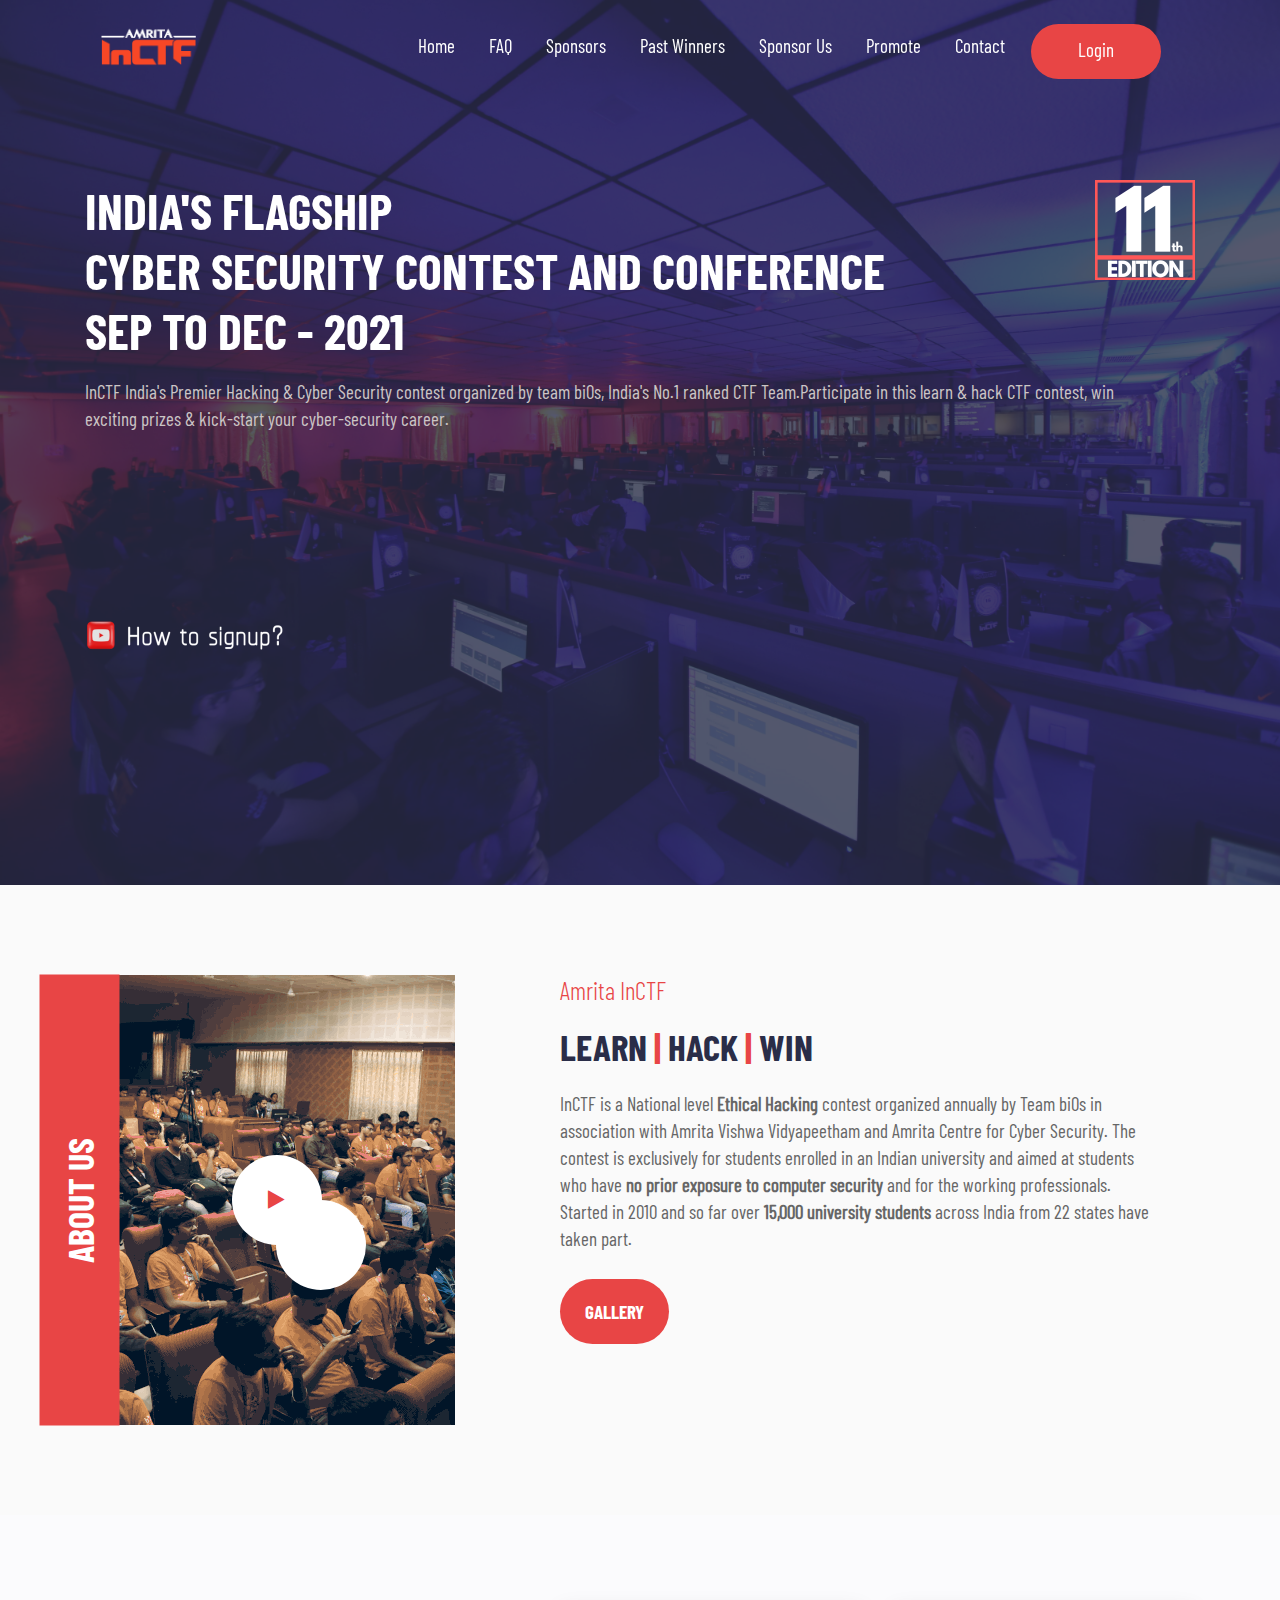
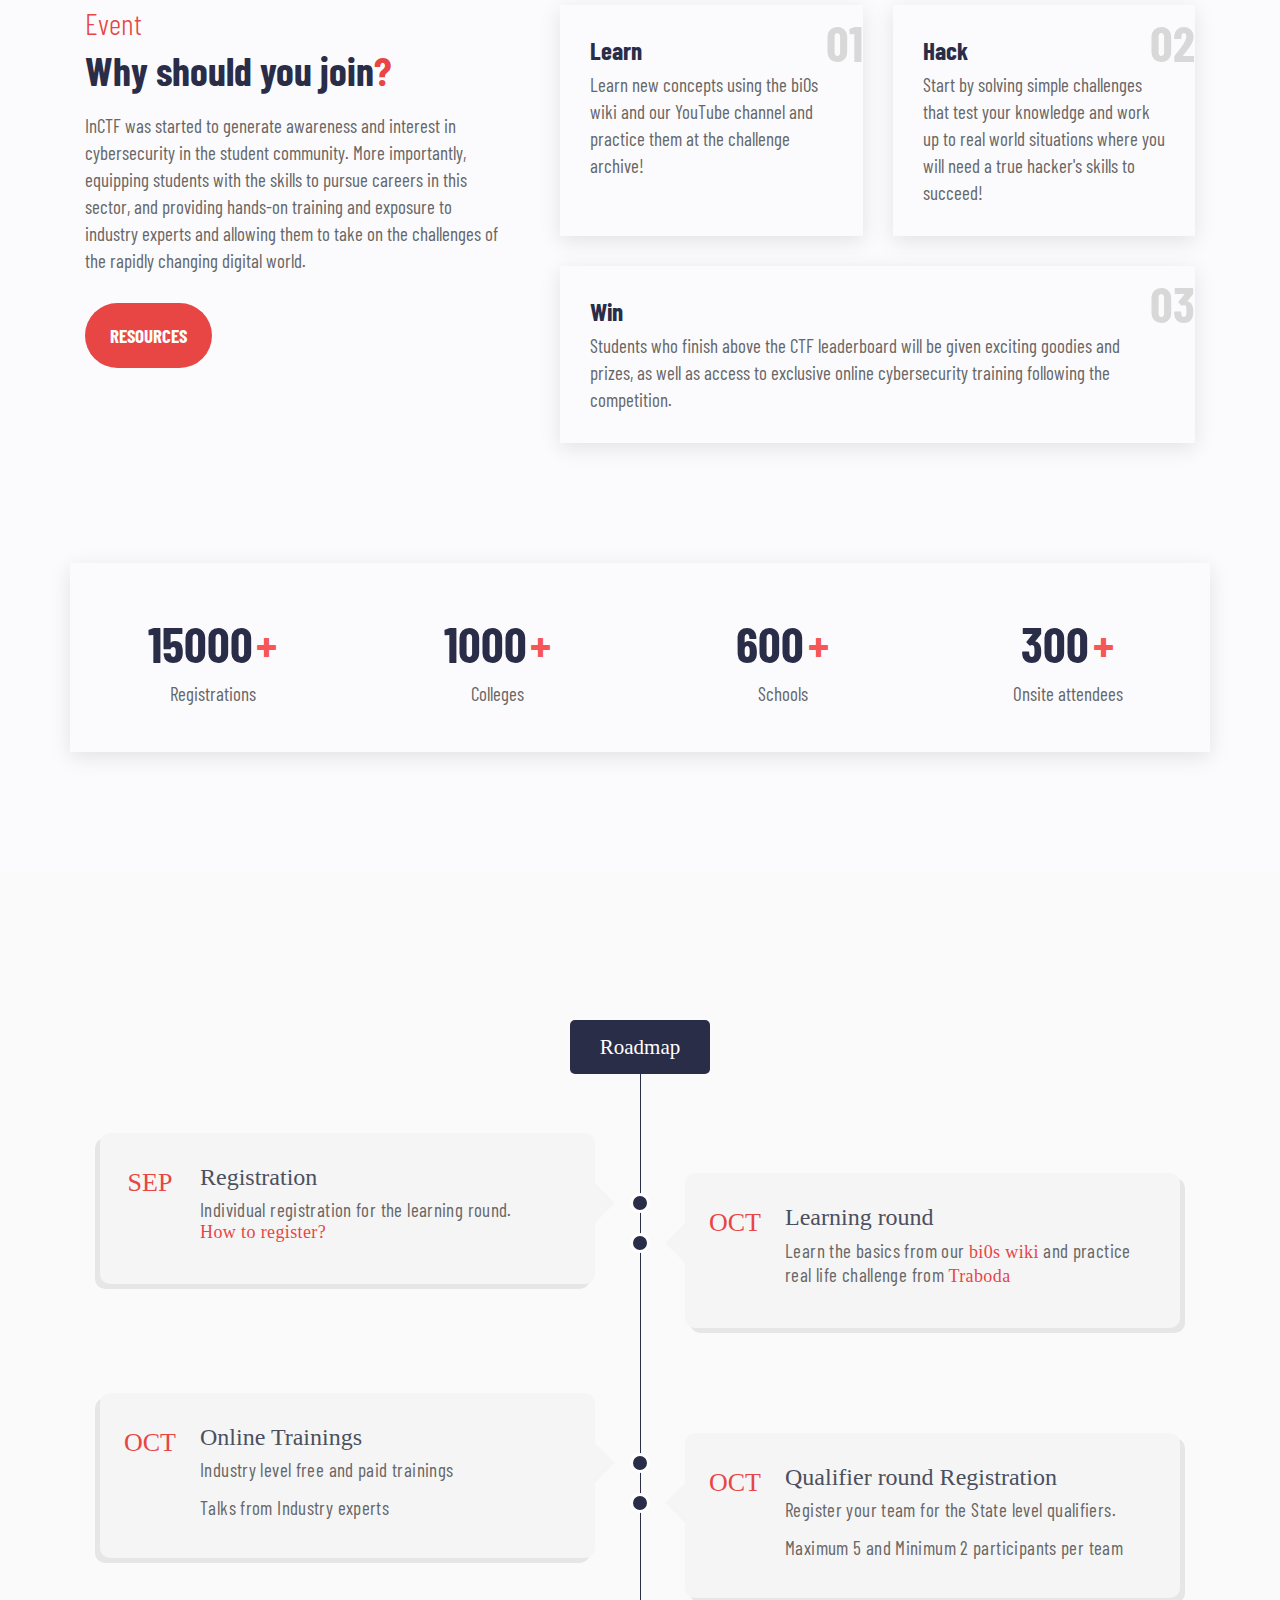
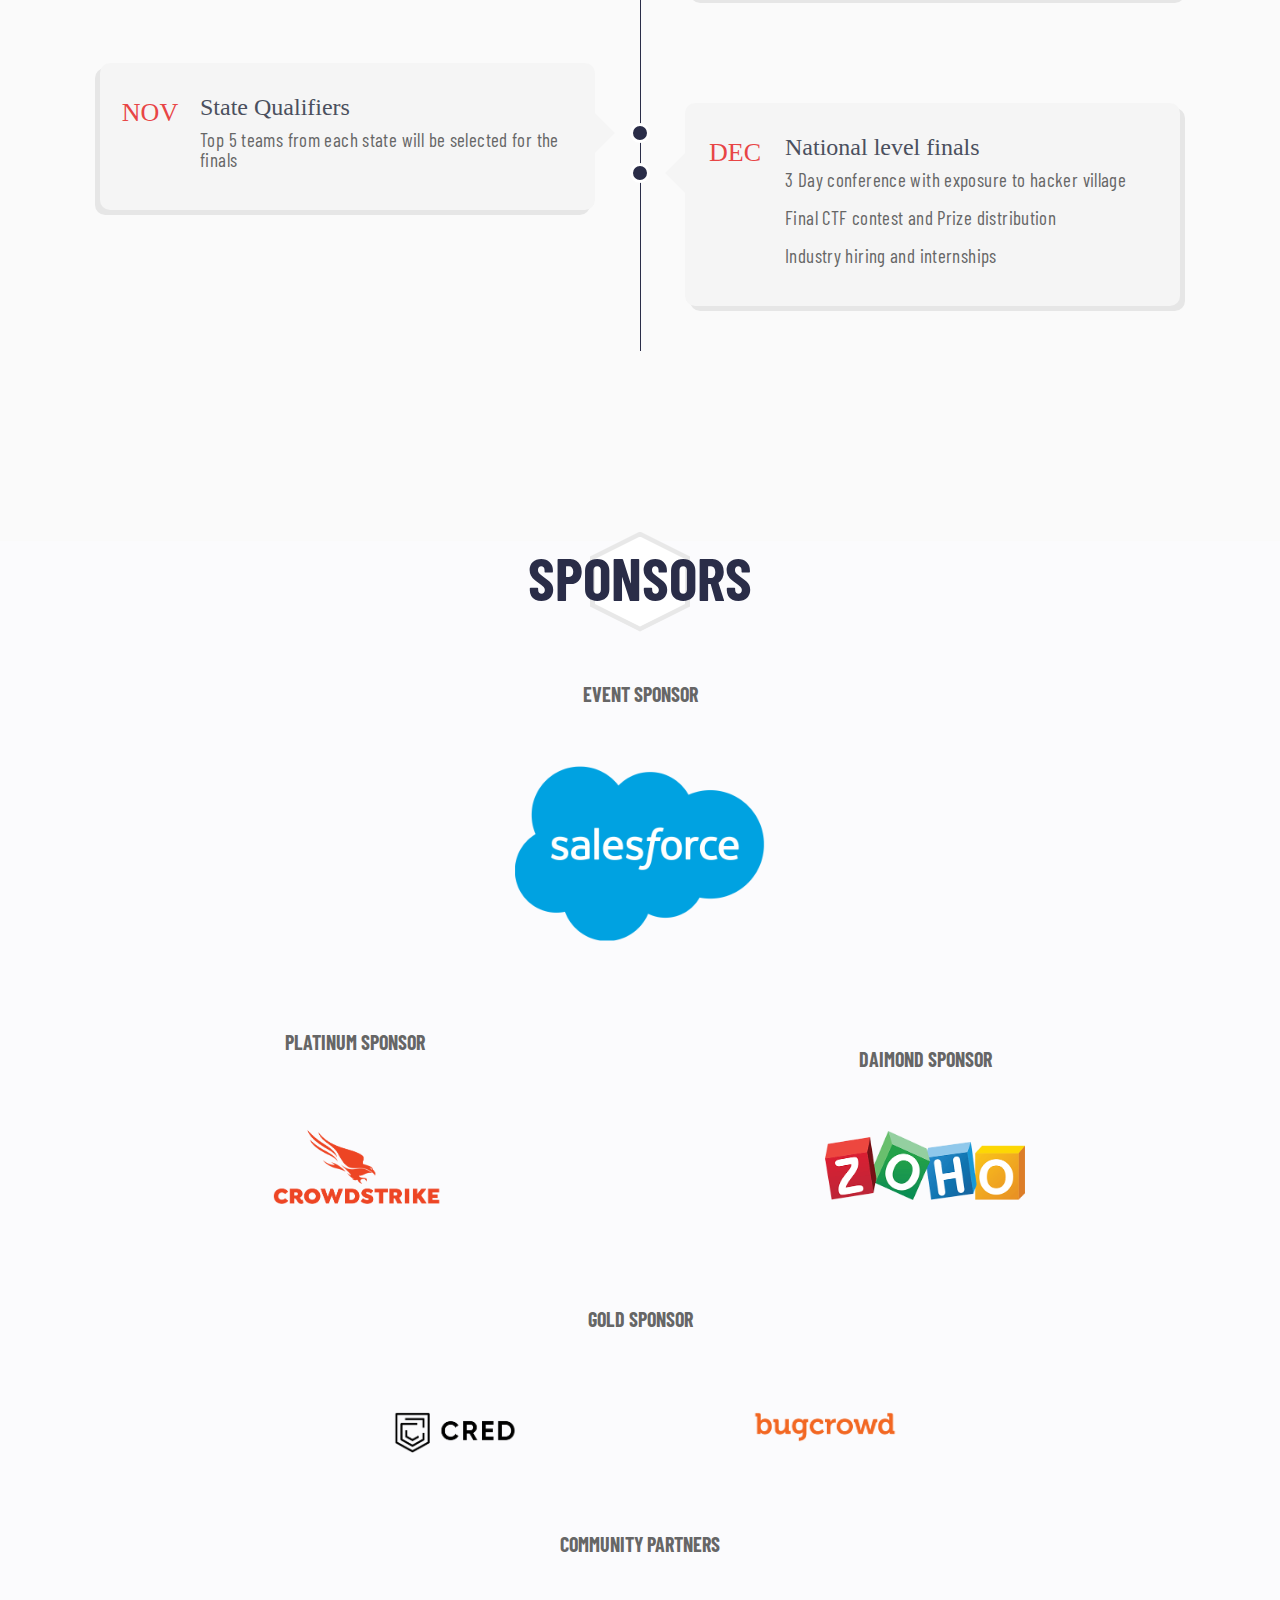
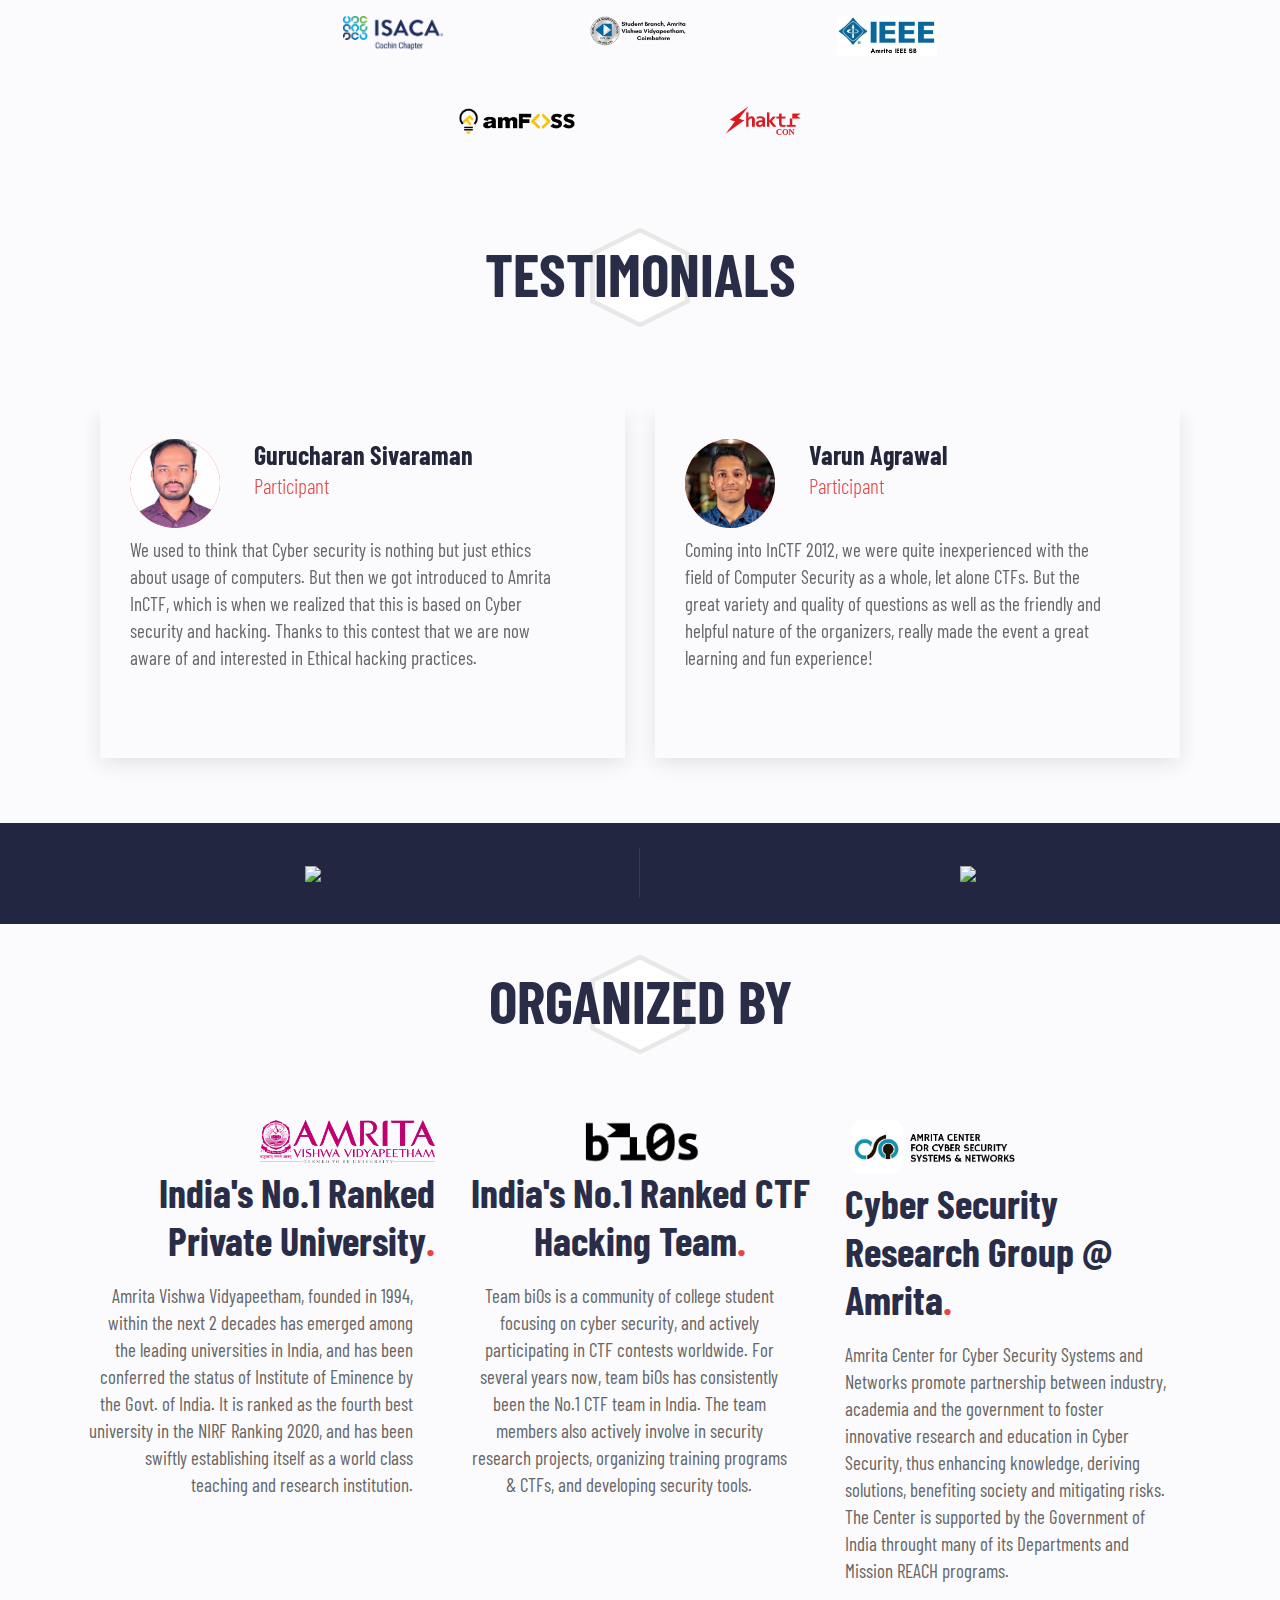
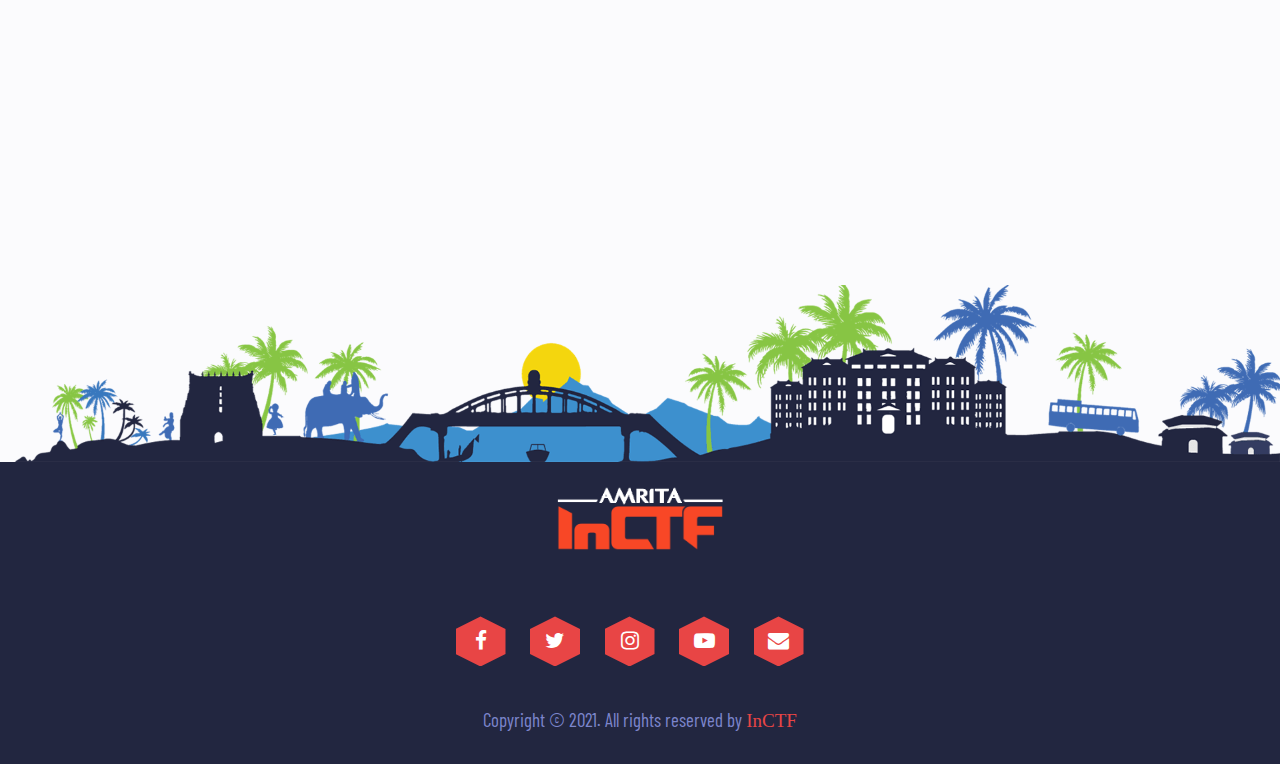
==== commit 2d6cbc17: "update the cred logo" ====
--- a/index.html
+++ b/index.html
@@ -414,7 +414,7 @@
                        
                     </div>
                 </div>
-                <div class="col-lg-12 col-md-10 m-auto col-sm-10 text-center brand_3">
+                <div class="col-lg-6 col-md-6 m-auto col-sm-6 text-center brand_3">
                     <div class="co-text event-header">
                         <h3>PLATINUM SPONSOR</h3>
                         <div class="col-lg-8 col-md-7 m-md-auto">
@@ -422,6 +422,21 @@
                             <div class="row brand_1">
                                 <div class="col-lg-12 col-md-12 col-12 text-center">
                                     <a href="#"><img draggable="false" src="images/crowdstrike-dae3833009acd6729d1709d8b2767bdd.png" alt="brand-img" class="img-fluid70"/> </a>
+                                </div>
+                            </div>
+                        </div>
+    
+                       
+                    </div>
+                </div>
+                <div class="col-lg-6 col-md-6 m-auto col-sm-6 text-center brand_3">
+                    <div class="co-text event-header">
+                        <h3>DAIMOND SPONSOR</h3>
+                        <div class="col-lg-8 col-md-7 m-md-auto">
+                            
+                            <div class="row brand_1">
+                                <div class="col-lg-12 col-md-12 col-12 text-center">
+                                    <a href="#"><img draggable="false" src="images/zoho.png" alt="brand-img" class="img-fluid70"/> </a>
                                 </div>
                             </div>
                         </div>
--- a/css/style.css
+++ b/css/style.css
@@ -2179,11 +2179,11 @@
 }
 
 .img-fluid6 {
-    max-width: 100%;
+    max-width: 100px;
     height: auto;
 }
 .img-fluid86 {
-    max-width: 88%;
+    max-width: 120px;
     height: auto;
     
 }
@@ -2193,17 +2193,17 @@
     
 }
 .img-fluid70 {
-    max-width: 50%;
+    max-width: 200px;
     height: auto;
     
 }
 .img-fluid72 {
-    max-width: 70%;
+    max-width: 250px;
     height: auto;
     
 }
 .img-fluid71 {
-    max-width: 52%;
+    max-width: 165px;
     height: auto;
     
 }
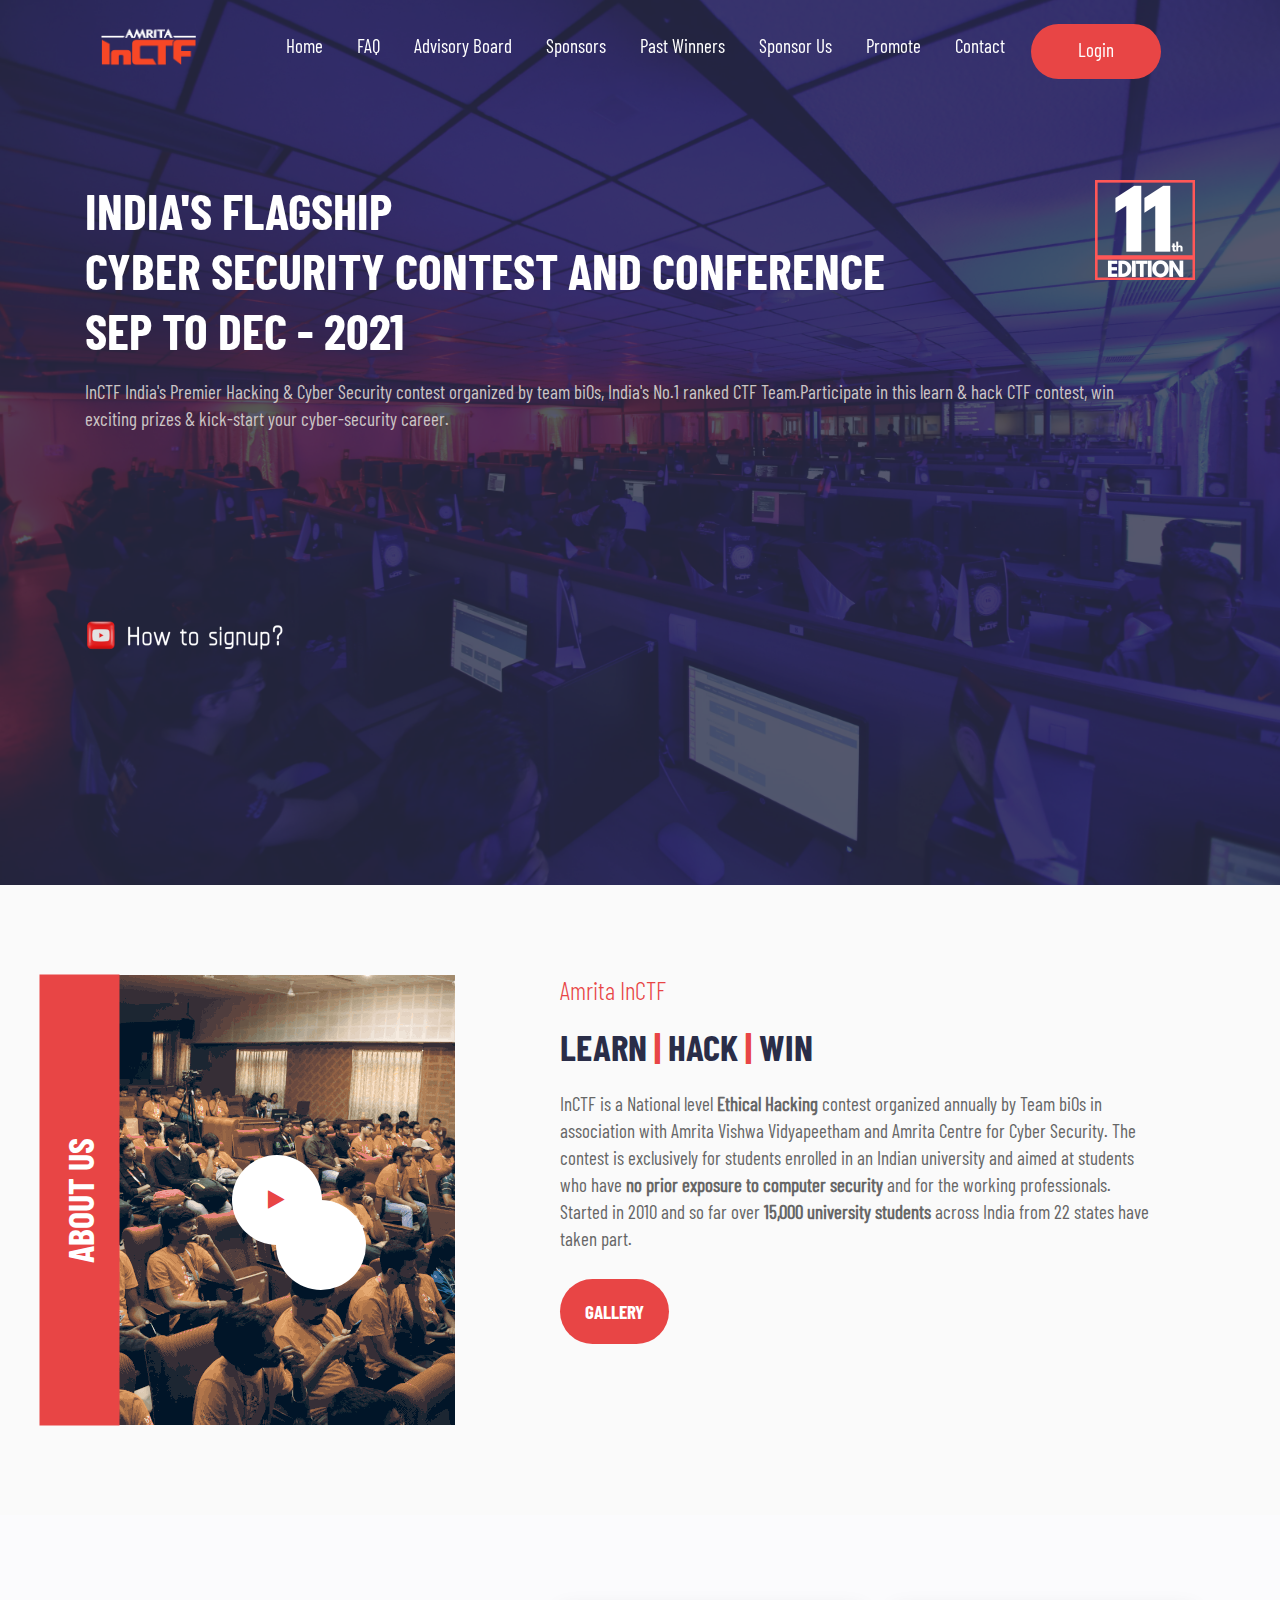
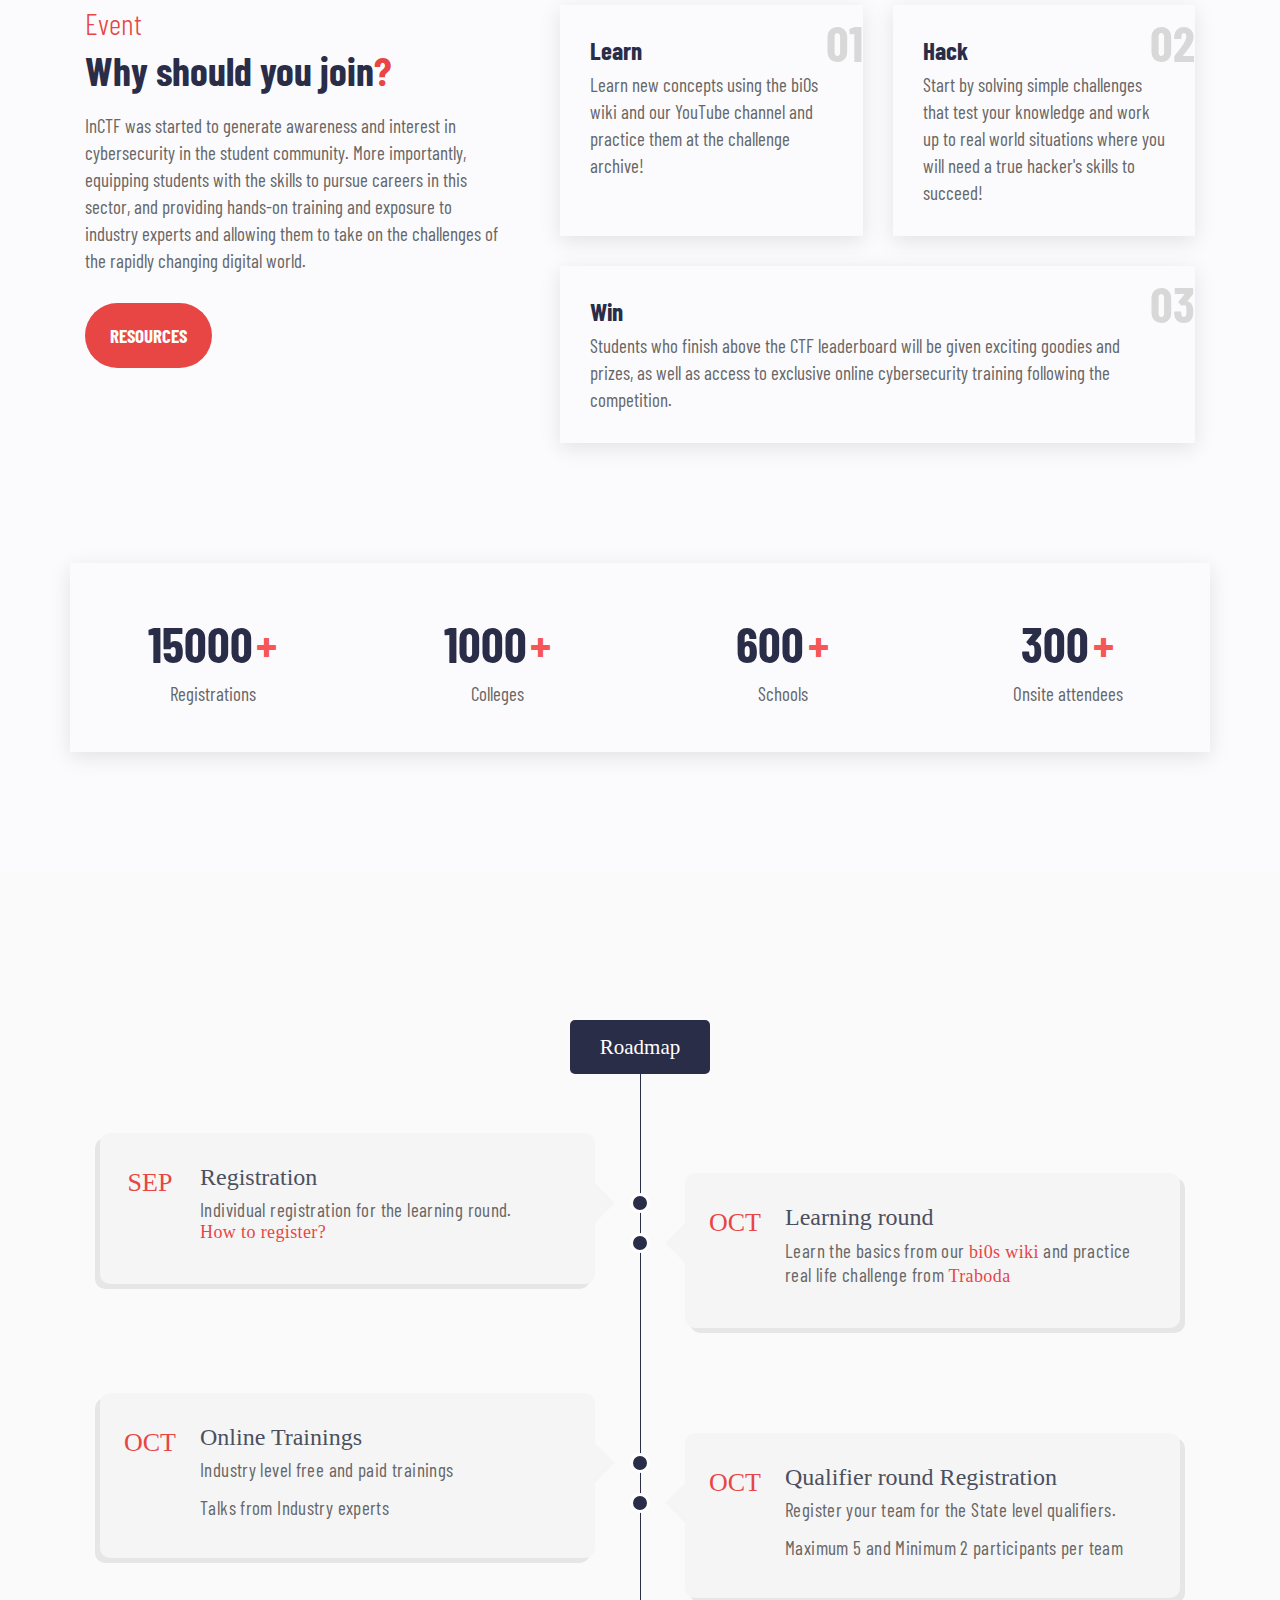
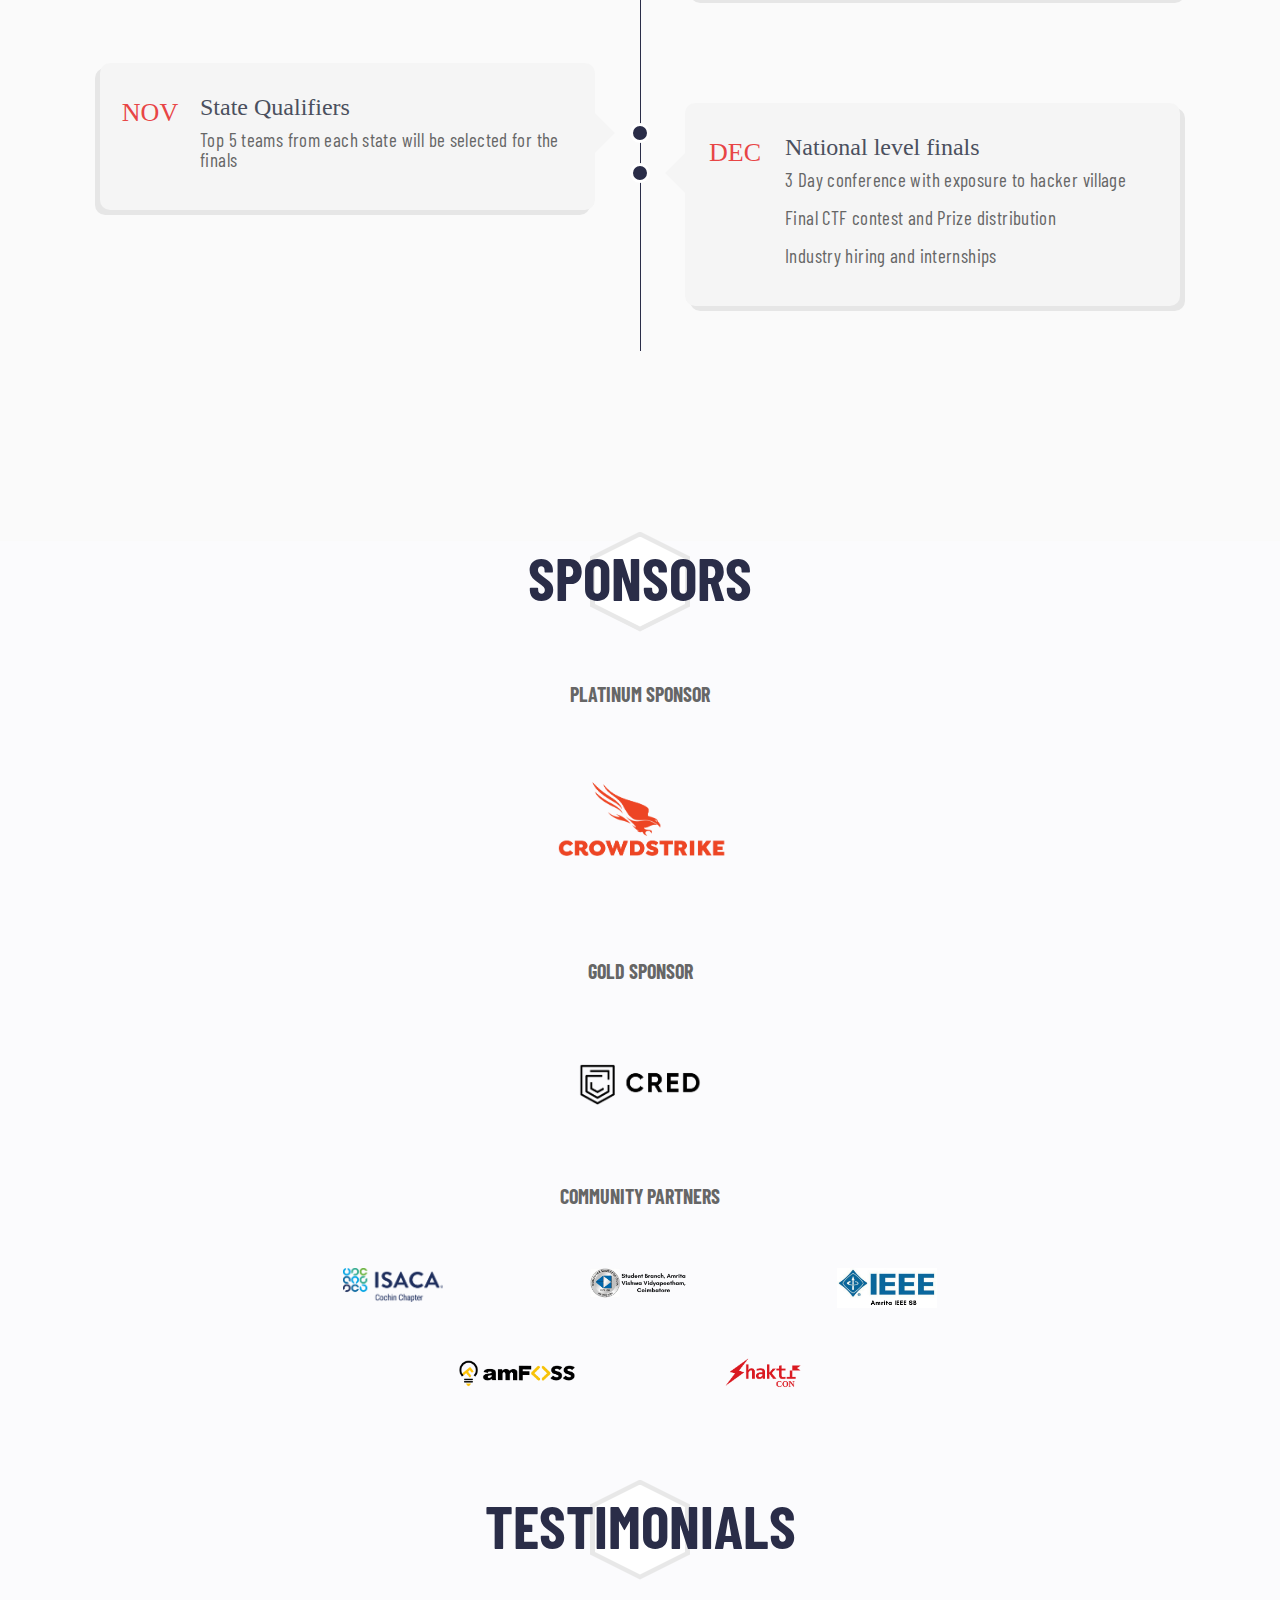
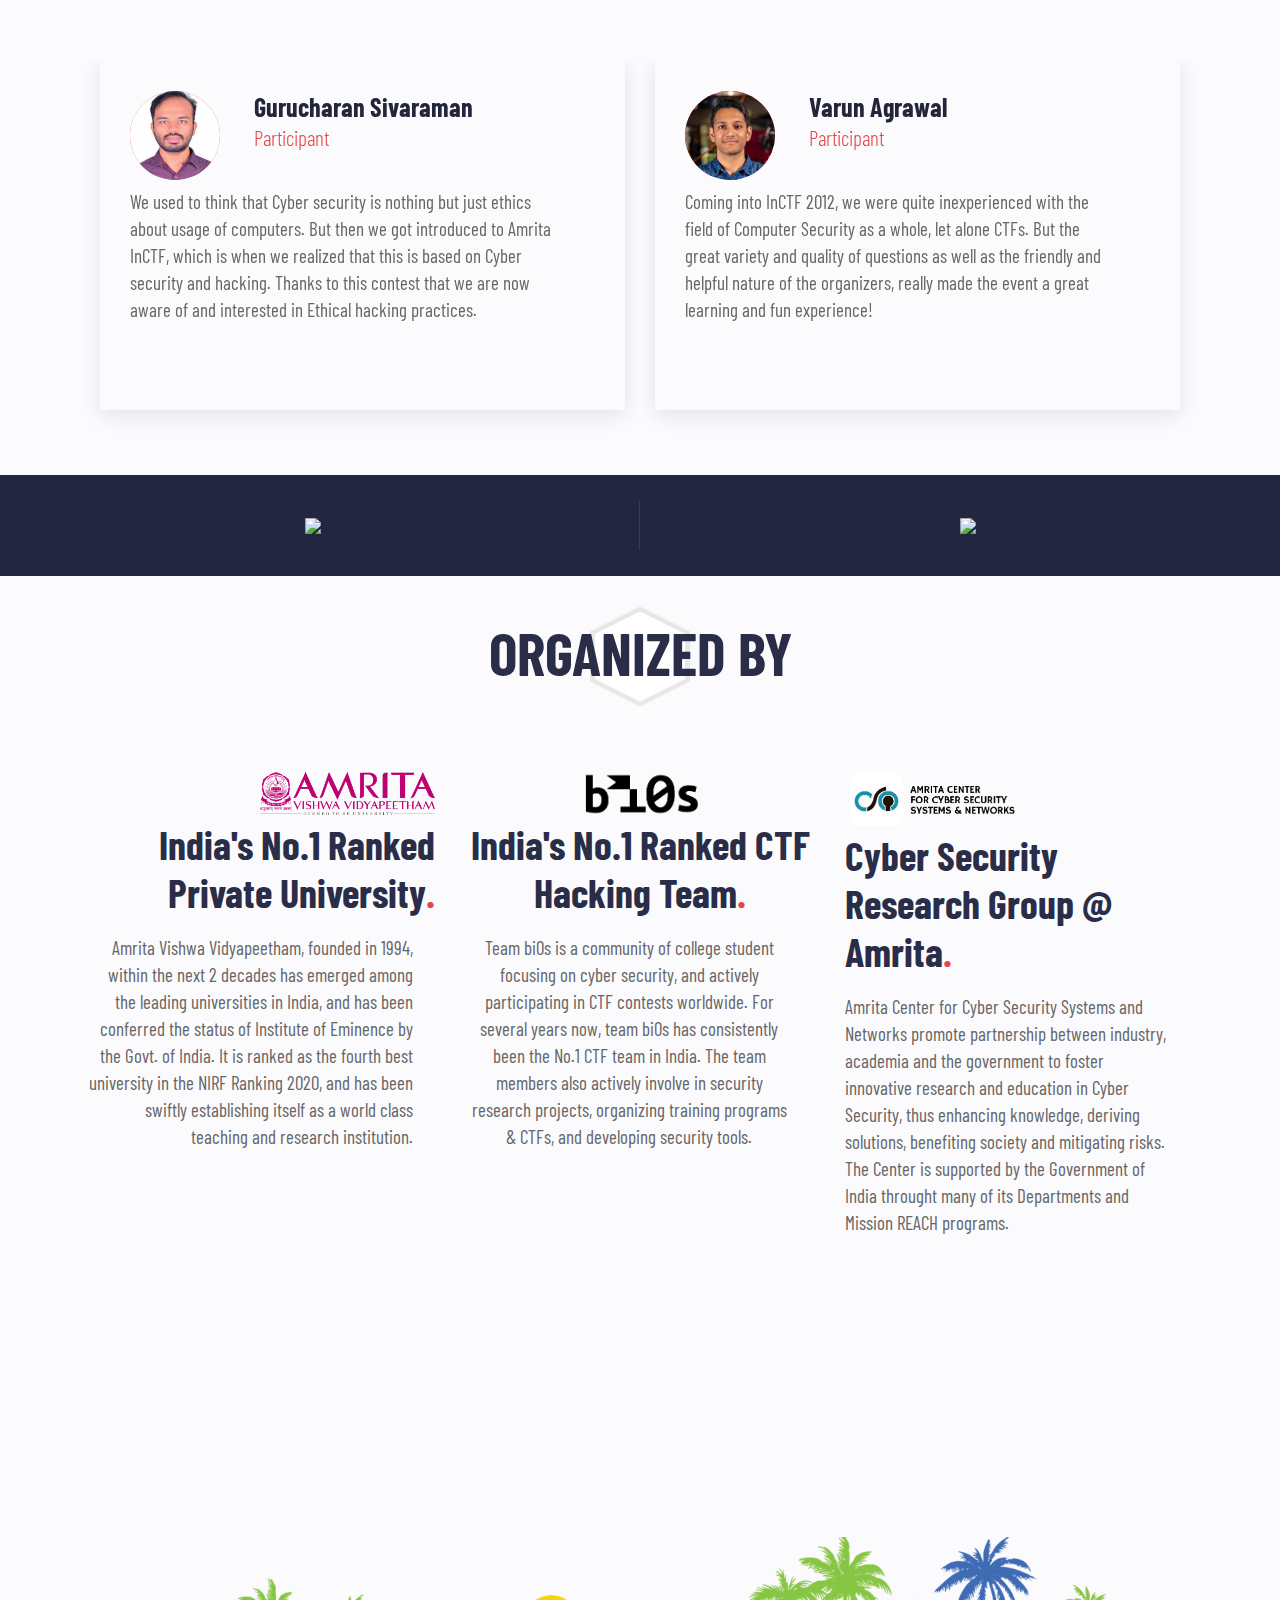
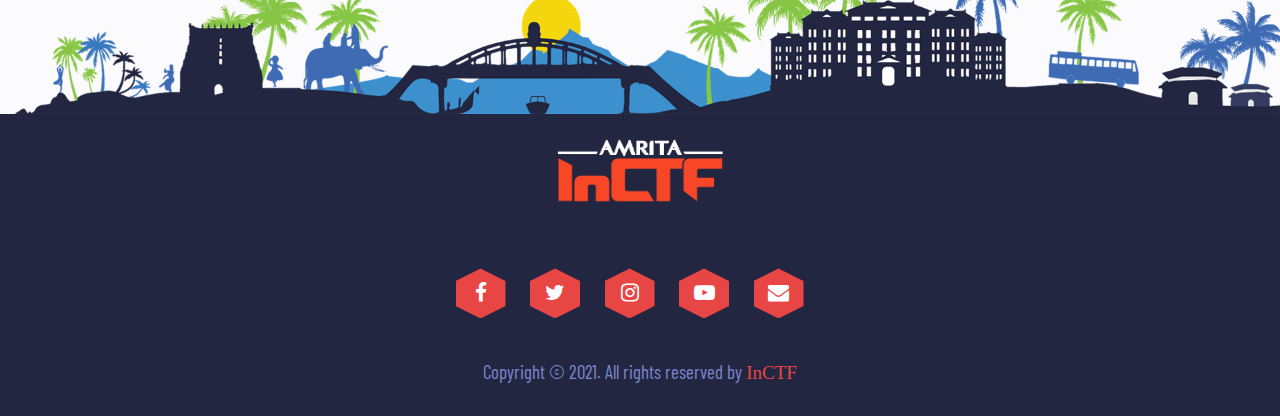
==== commit 7a830847: "update the advisory page" ====
--- a/index.html
+++ b/index.html
@@ -62,6 +62,9 @@
                     </li>
                     <li class="nav-item">
                         <a class="nav-link" href="faq.html">FAQ</a>
+                    </li>
+                    <li class="nav-item">
+                        <a class="nav-link" href="advisory-board.html">Advisory Board</a>
                     </li>
                     <li class="nav-item">
                         <a class="nav-link" href="sponsors.html">Sponsors</a>
@@ -390,8 +393,95 @@
 </section>
  BLOG AREA END -->
 
-
  <!-- ORGANIZE AREA START -->
+<section class="brand" >
+    <div class="container zindex">
+        <div class="row">
+                <div class="col-lg-12 speaker-heading"> 
+                    <h3>SPONSORS</h3> 
+                    <div class="header-style"></div> 
+                </div> 
+                <div class="col-lg-12 col-md-10 m-auto col-sm-10 text-center brand_3">
+                    <div class="co-text event-header">
+                        <h3>PLATINUM SPONSOR</h3>
+                        <div class="col-lg-8 col-md-7 m-md-auto">
+                            
+                            <div class="row brand_1">
+                                <div class="col-lg-12 col-md-12 col-12 text-center">
+                                    <a href="#"><img draggable="false" src="images/crowdstrike-dae3833009acd6729d1709d8b2767bdd.png" alt="brand-img" class="img-fluid70"/> </a>
+                                </div>
+                            </div>
+                        </div>
+    
+                       
+                    </div>
+                </div>
+            <div class="col-lg-12 col-md-10 m-auto col-sm-10 text-center brand_3">
+                <div class="co-text event-header">
+                    <h3>GOLD SPONSOR</h3>
+                    <div class="col-lg-8 col-md-7 m-md-auto">
+                        
+                        <div class="row brand_1">
+                            <div class="col-lg-12 col-12 col-md-12 text-center ">
+                                <a  href="#"><img draggable="false" src="images/social-cred.png" alt="brand-img" class="img-fluid71"/></a>   
+                            </div>
+                        
+                        </div>
+                    </div>
+
+                   
+                </div>
+            </div>
+        </div>
+    </div>
+</section>
+<section class="brand brand_4" >
+    <div class="container zindex">
+        <div class="row">
+            <div class="col-lg-12 col-md-10 m-auto col-sm-10 text-center">
+                <div class="co-text event-header brand_1">
+                    <h3>COMMUNITY PARTNERS</h3>
+                    <div class="col-lg-8 col-md-7 m-md-auto">
+                        <div class="row brand_1">
+                            
+                            <div class="col-lg-4 col-4 col-md-4 text-center ">
+                                <a  href="https://www.isacacochin.org/"><img draggable="false" src="images/ISACA_logo_Cochin_RGB.png" alt="brand-img" class="img-fluid6"/></a>
+                                
+                            </div>
+                            <div class="col-lg-4 col-md-4 col-4 text-center">
+                                <img draggable="false" src="images/goa (1) (1).png" alt="brand-img" class="img-fluid6"/>
+                                
+                            </div>
+                            
+                            <div class="col-lg-4 col-4 col-md-4 text-center ">
+                                <img draggable="false" src="images/Head Executive, Polero Builders Inc.11 Olive Rd. Huntington Station, NY (6) (1).png" alt="brand-img" class="img-fluid6"/>
+                                
+                            </div>
+                        </div>
+                        <div class="row brand_3">
+                            <div class="col-lg-2 col-md-2 col-2 text-center"></div>
+                            <div class="col-lg-4 col-4 col-md-4 text-center ">
+                                <a  href="https://amfoss.in/"><img draggable="false" src="images/amfosslogo.png" alt="brand-img" class="img-fluid86"/></a>   
+                            </div>
+                            
+                            <div class="col-lg-4 col-md-4 col-4 text-center">
+                                <a href="https://shakticon.com/"><img draggable="false" src="images/shakti.png" alt="brand-img" class="img-fluid86"/> </a>
+                            </div>
+                            <div class="col-lg-2 col-md-2 col-2 text-center"></div>
+                        </div>
+                    </div>
+
+                   
+                </div>
+            </div>
+        </div>
+    </div>
+</section>
+
+<!-- ORGANIZE AREA END -->
+
+
+ <!-- ORGANIZE AREA START 
 <section class="brand" >
     <div class="container zindex">
         <div class="row">
@@ -510,7 +600,7 @@
     </div>
 </section>
 
-<!-- ORGANIZE AREA END -->
+ ORGANIZE AREA END -->
 
     <!-- REVIEW AREA START --> 
         <section id="review"> 
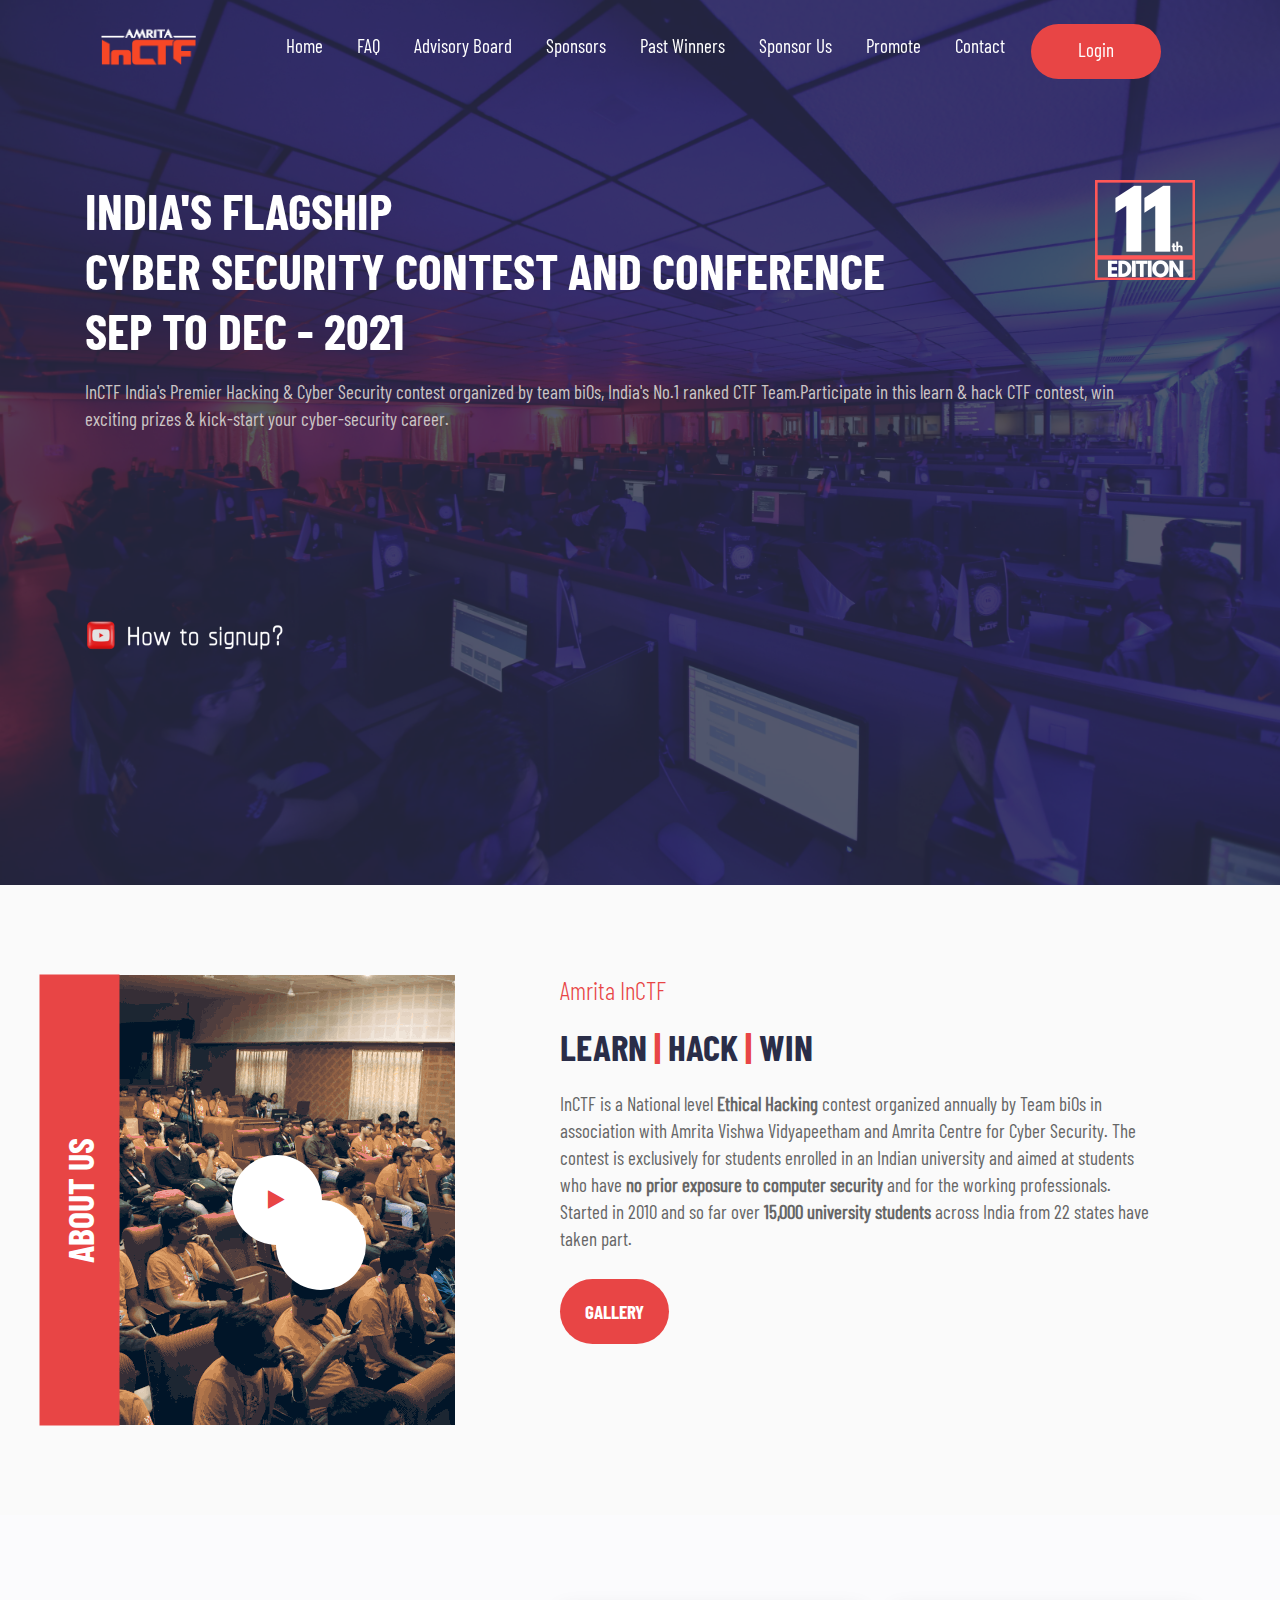
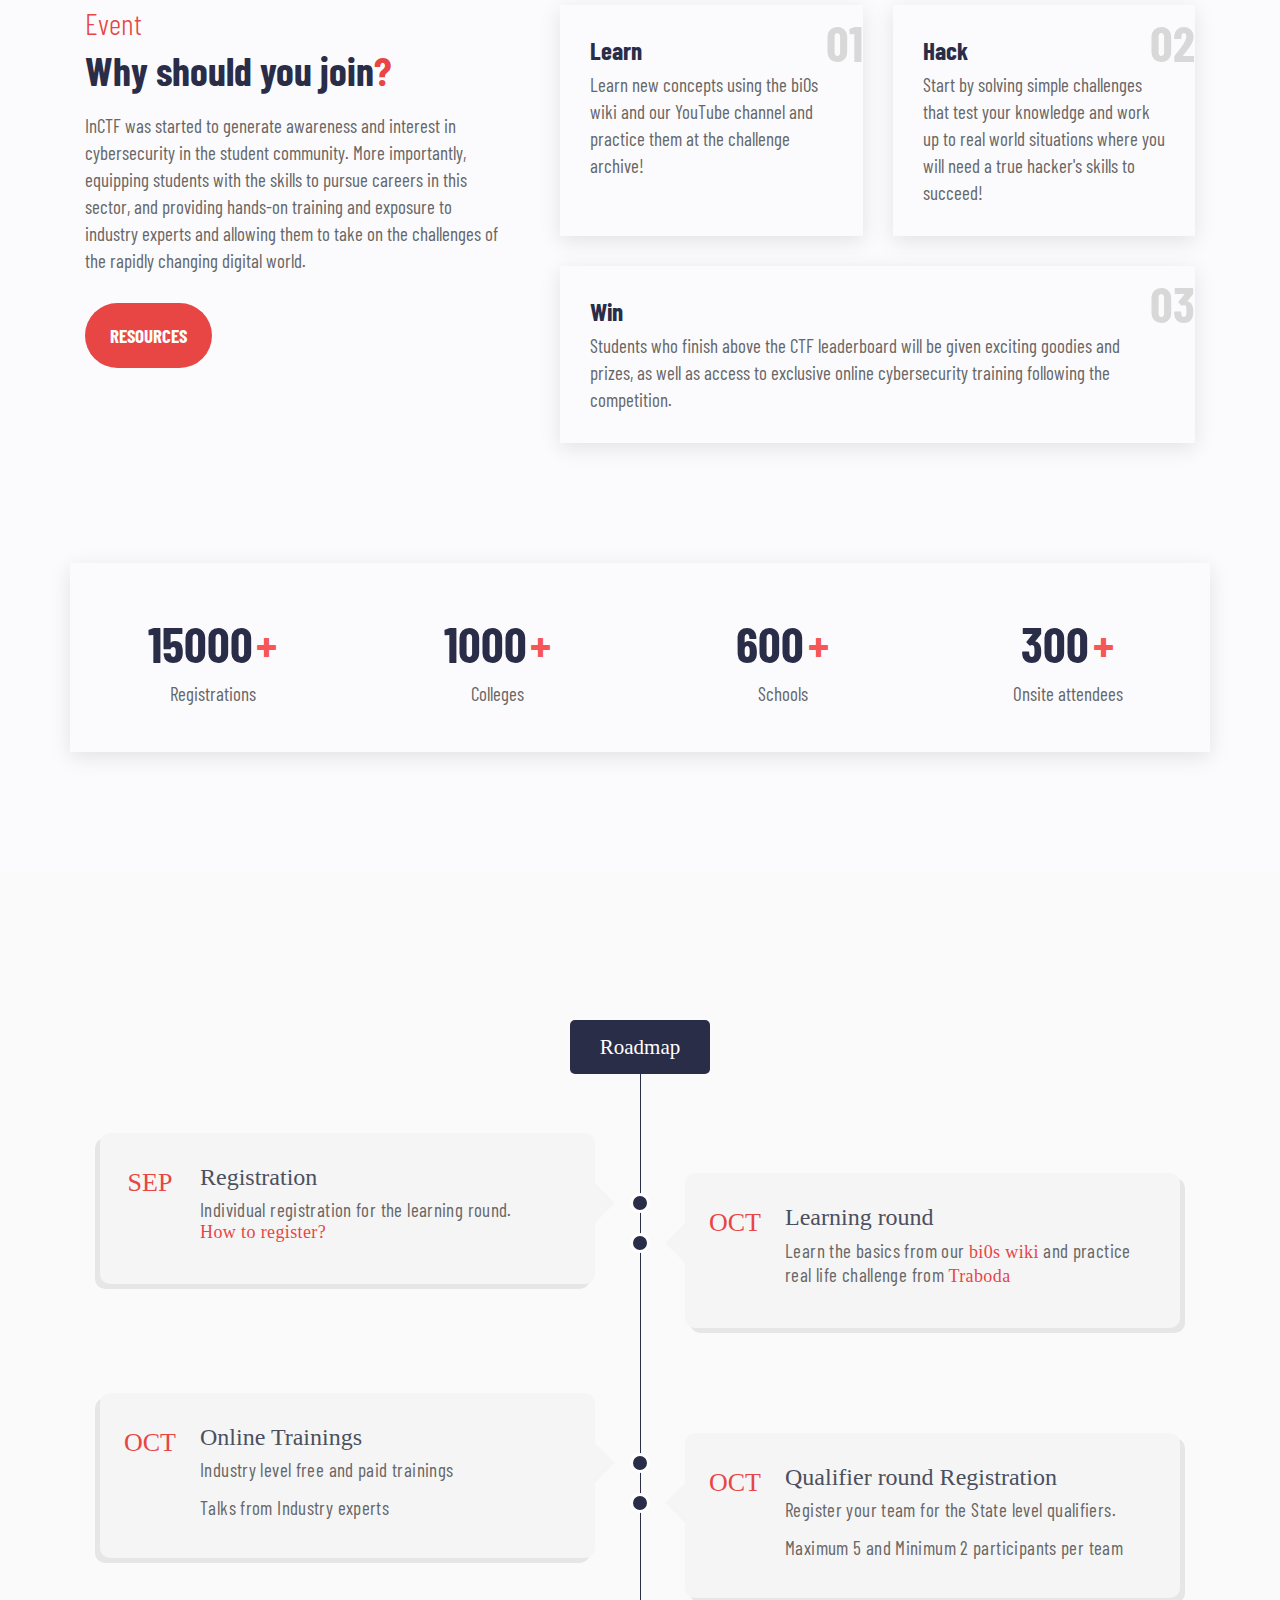
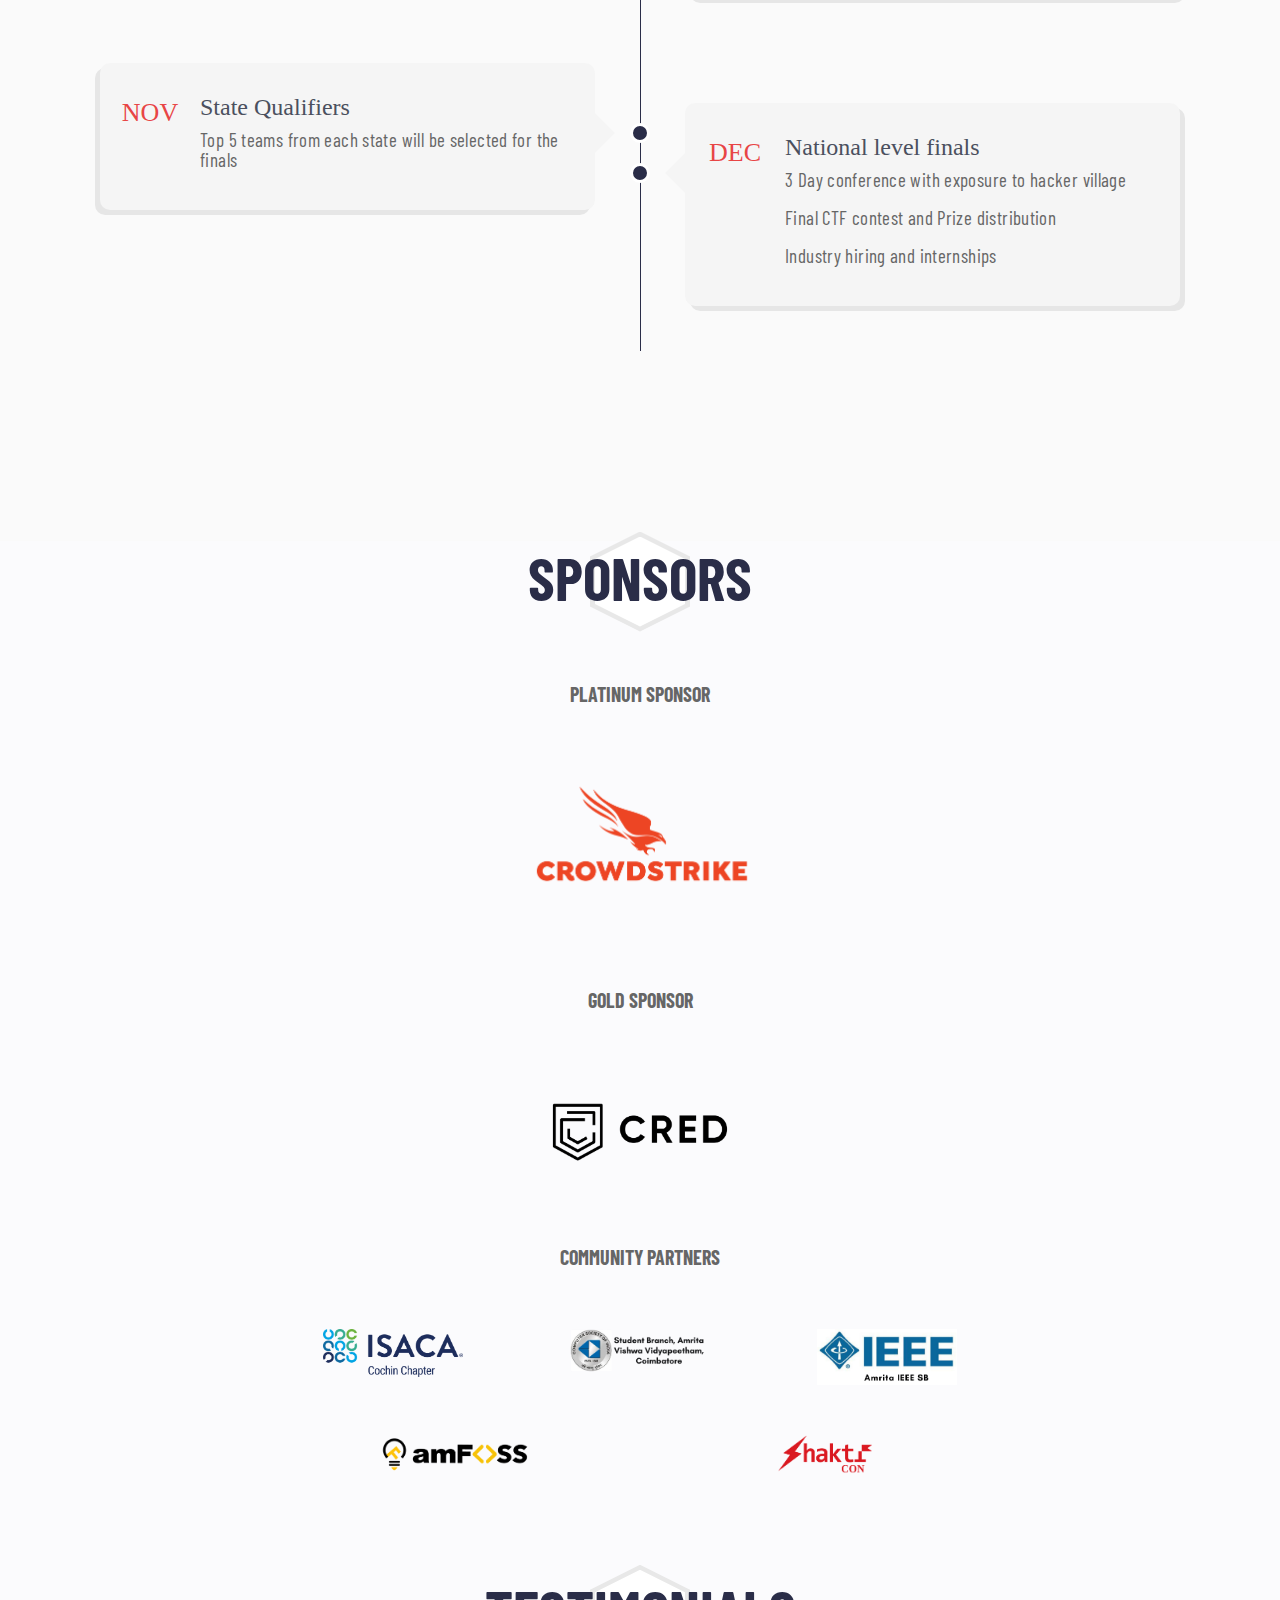
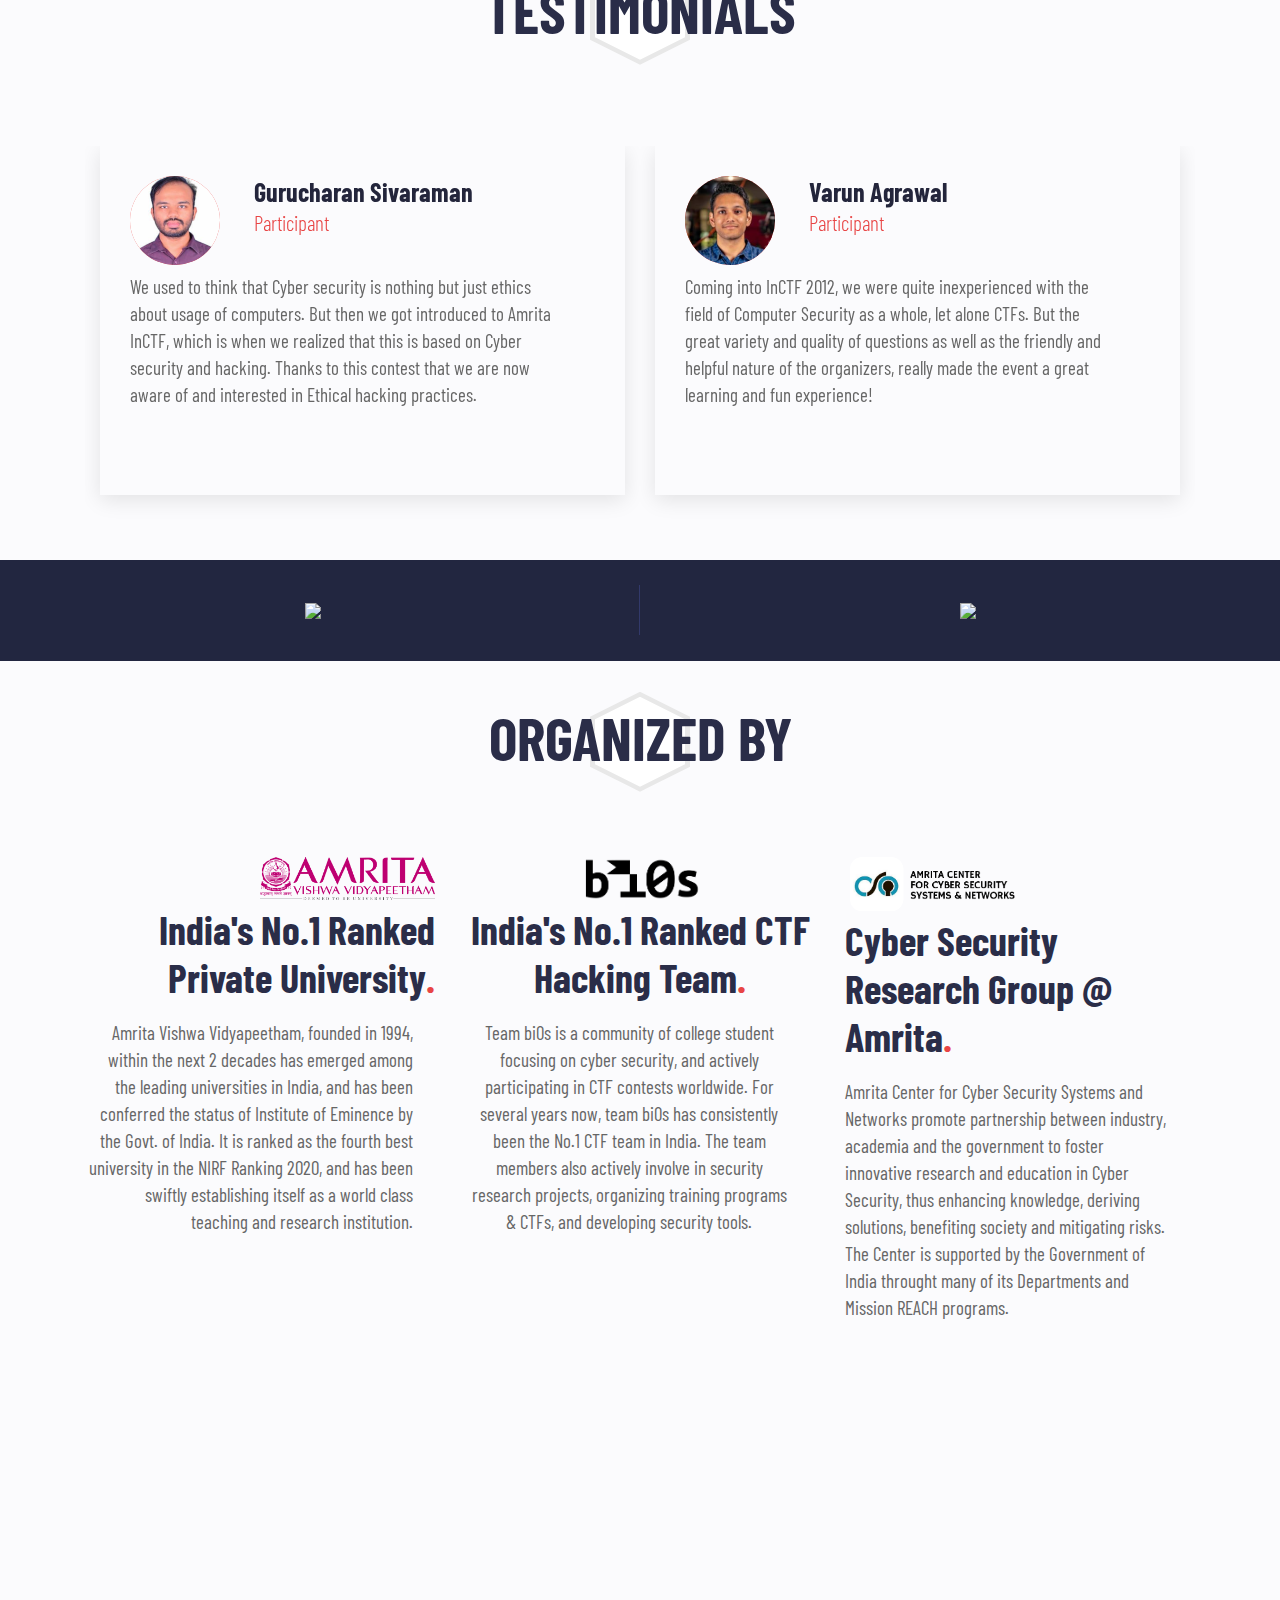
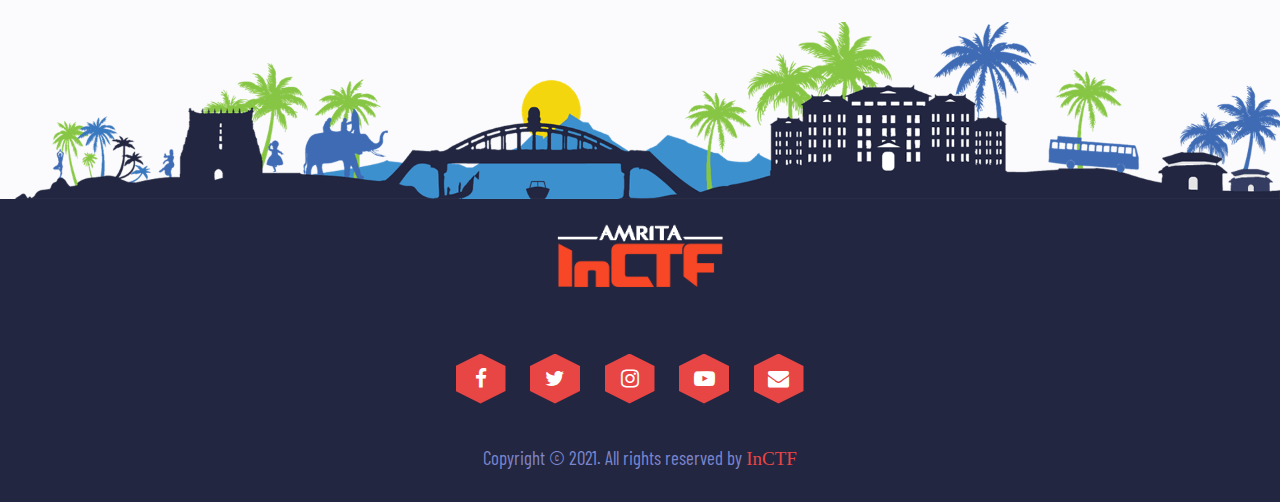
==== commit 4b5ee0a8: "update the sponsor logo" ====
--- a/index.html
+++ b/index.html
@@ -441,33 +441,31 @@
             <div class="col-lg-12 col-md-10 m-auto col-sm-10 text-center">
                 <div class="co-text event-header brand_1">
                     <h3>COMMUNITY PARTNERS</h3>
-                    <div class="col-lg-8 col-md-7 m-md-auto">
+                    <div class="col-lg-8 col-md-7  m-md-auto">
                         <div class="row brand_1">
                             
-                            <div class="col-lg-4 col-4 col-md-4 text-center ">
+                            <div class="col-lg-4 col-6 col-md-6 text-center ">
                                 <a  href="https://www.isacacochin.org/"><img draggable="false" src="images/ISACA_logo_Cochin_RGB.png" alt="brand-img" class="img-fluid6"/></a>
                                 
                             </div>
-                            <div class="col-lg-4 col-md-4 col-4 text-center">
+                            <div class="col-lg-4 col-md-6 col-6 text-center">
                                 <img draggable="false" src="images/goa (1) (1).png" alt="brand-img" class="img-fluid6"/>
                                 
                             </div>
                             
-                            <div class="col-lg-4 col-4 col-md-4 text-center ">
+                            <div class="col-lg-4 col-12 col-md-12 text-center ">
                                 <img draggable="false" src="images/Head Executive, Polero Builders Inc.11 Olive Rd. Huntington Station, NY (6) (1).png" alt="brand-img" class="img-fluid6"/>
                                 
                             </div>
                         </div>
                         <div class="row brand_3">
-                            <div class="col-lg-2 col-md-2 col-2 text-center"></div>
-                            <div class="col-lg-4 col-4 col-md-4 text-center ">
+                            <div class="col-lg-6 col-6 col-md-6 text-center ">
                                 <a  href="https://amfoss.in/"><img draggable="false" src="images/amfosslogo.png" alt="brand-img" class="img-fluid86"/></a>   
                             </div>
                             
-                            <div class="col-lg-4 col-md-4 col-4 text-center">
+                            <div class="col-lg-6 col-md-6 col-6 text-center">
                                 <a href="https://shakticon.com/"><img draggable="false" src="images/shakti.png" alt="brand-img" class="img-fluid86"/> </a>
                             </div>
-                            <div class="col-lg-2 col-md-2 col-2 text-center"></div>
                         </div>
                     </div>
 
--- a/css/style.css
+++ b/css/style.css
@@ -2179,11 +2179,11 @@
 }
 
 .img-fluid6 {
-    max-width: 100px;
+    max-width: 140px;
     height: auto;
 }
 .img-fluid86 {
-    max-width: 120px;
+    max-width: 150px;
     height: auto;
     
 }
@@ -2193,7 +2193,7 @@
     
 }
 .img-fluid70 {
-    max-width: 200px;
+    max-width: 255px;
     height: auto;
     
 }
@@ -2203,7 +2203,7 @@
     
 }
 .img-fluid71 {
-    max-width: 165px;
+    max-width: 240px;
     height: auto;
     
 }
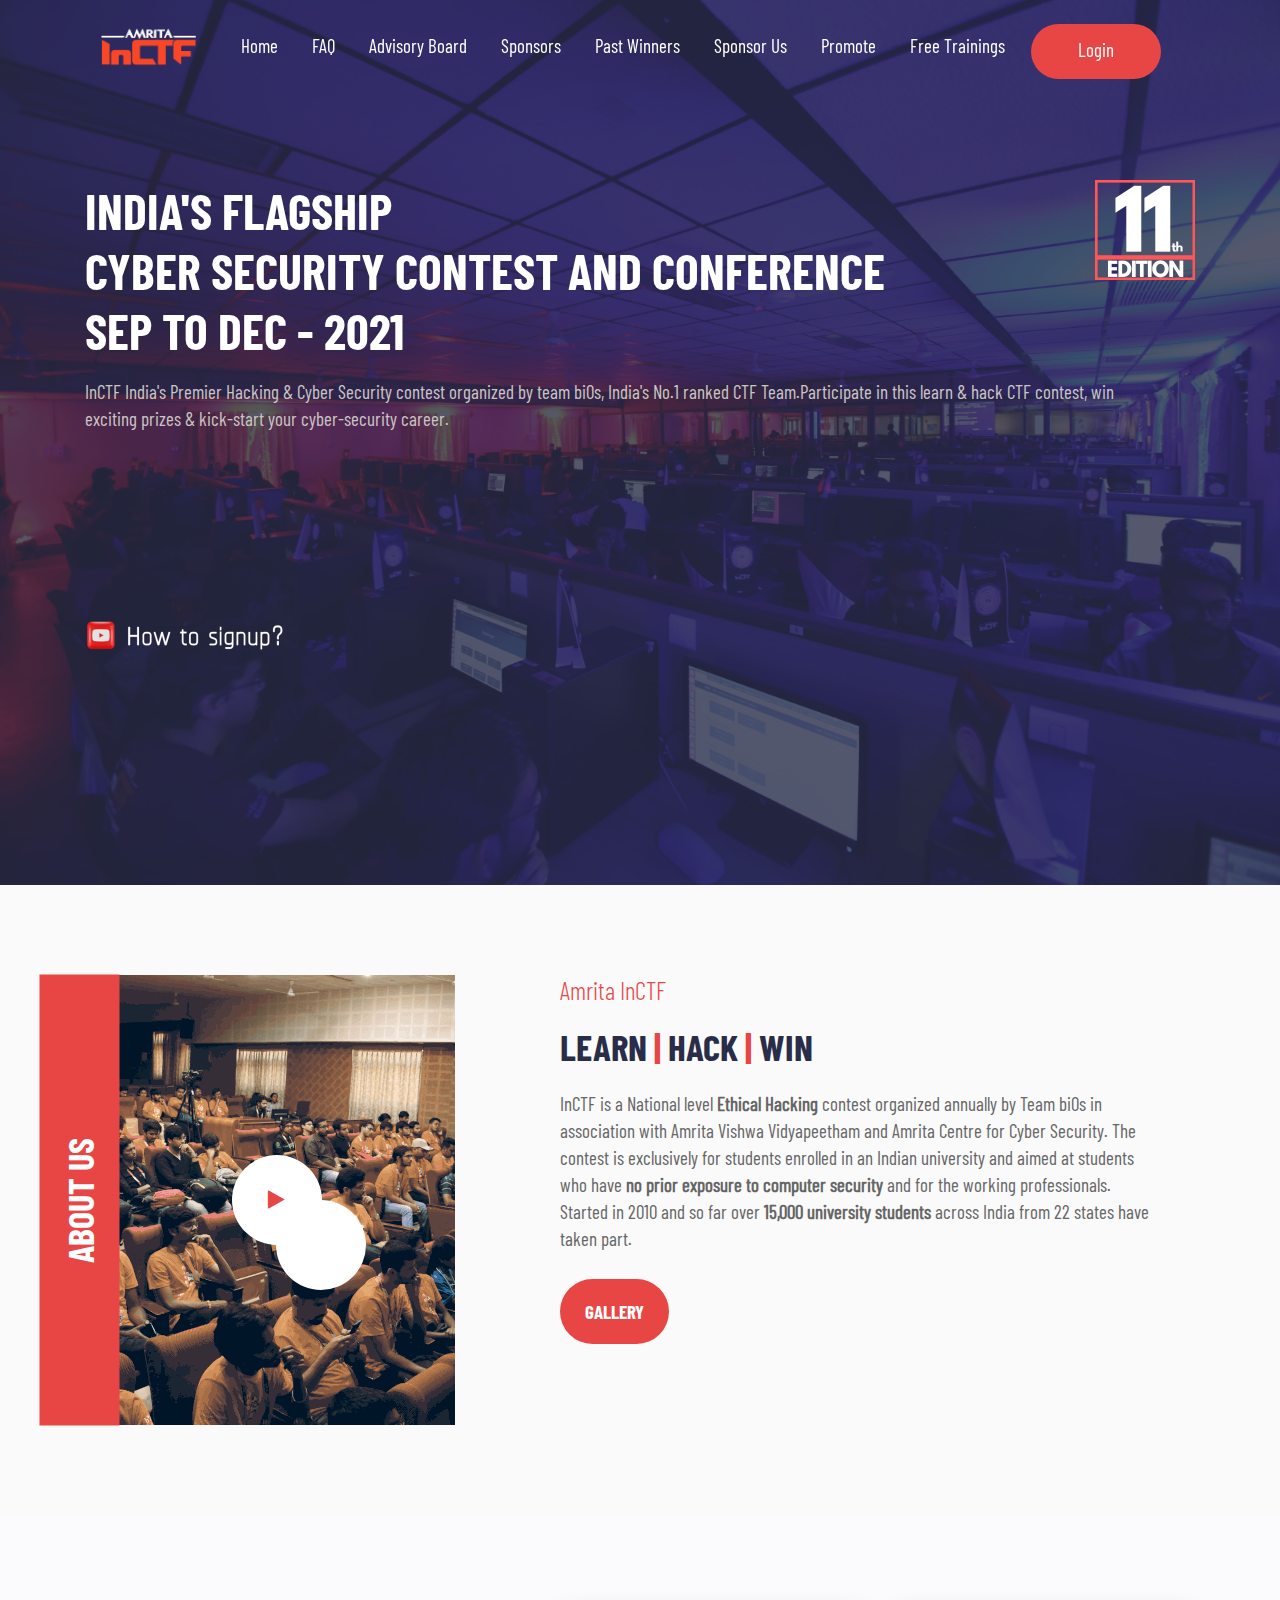
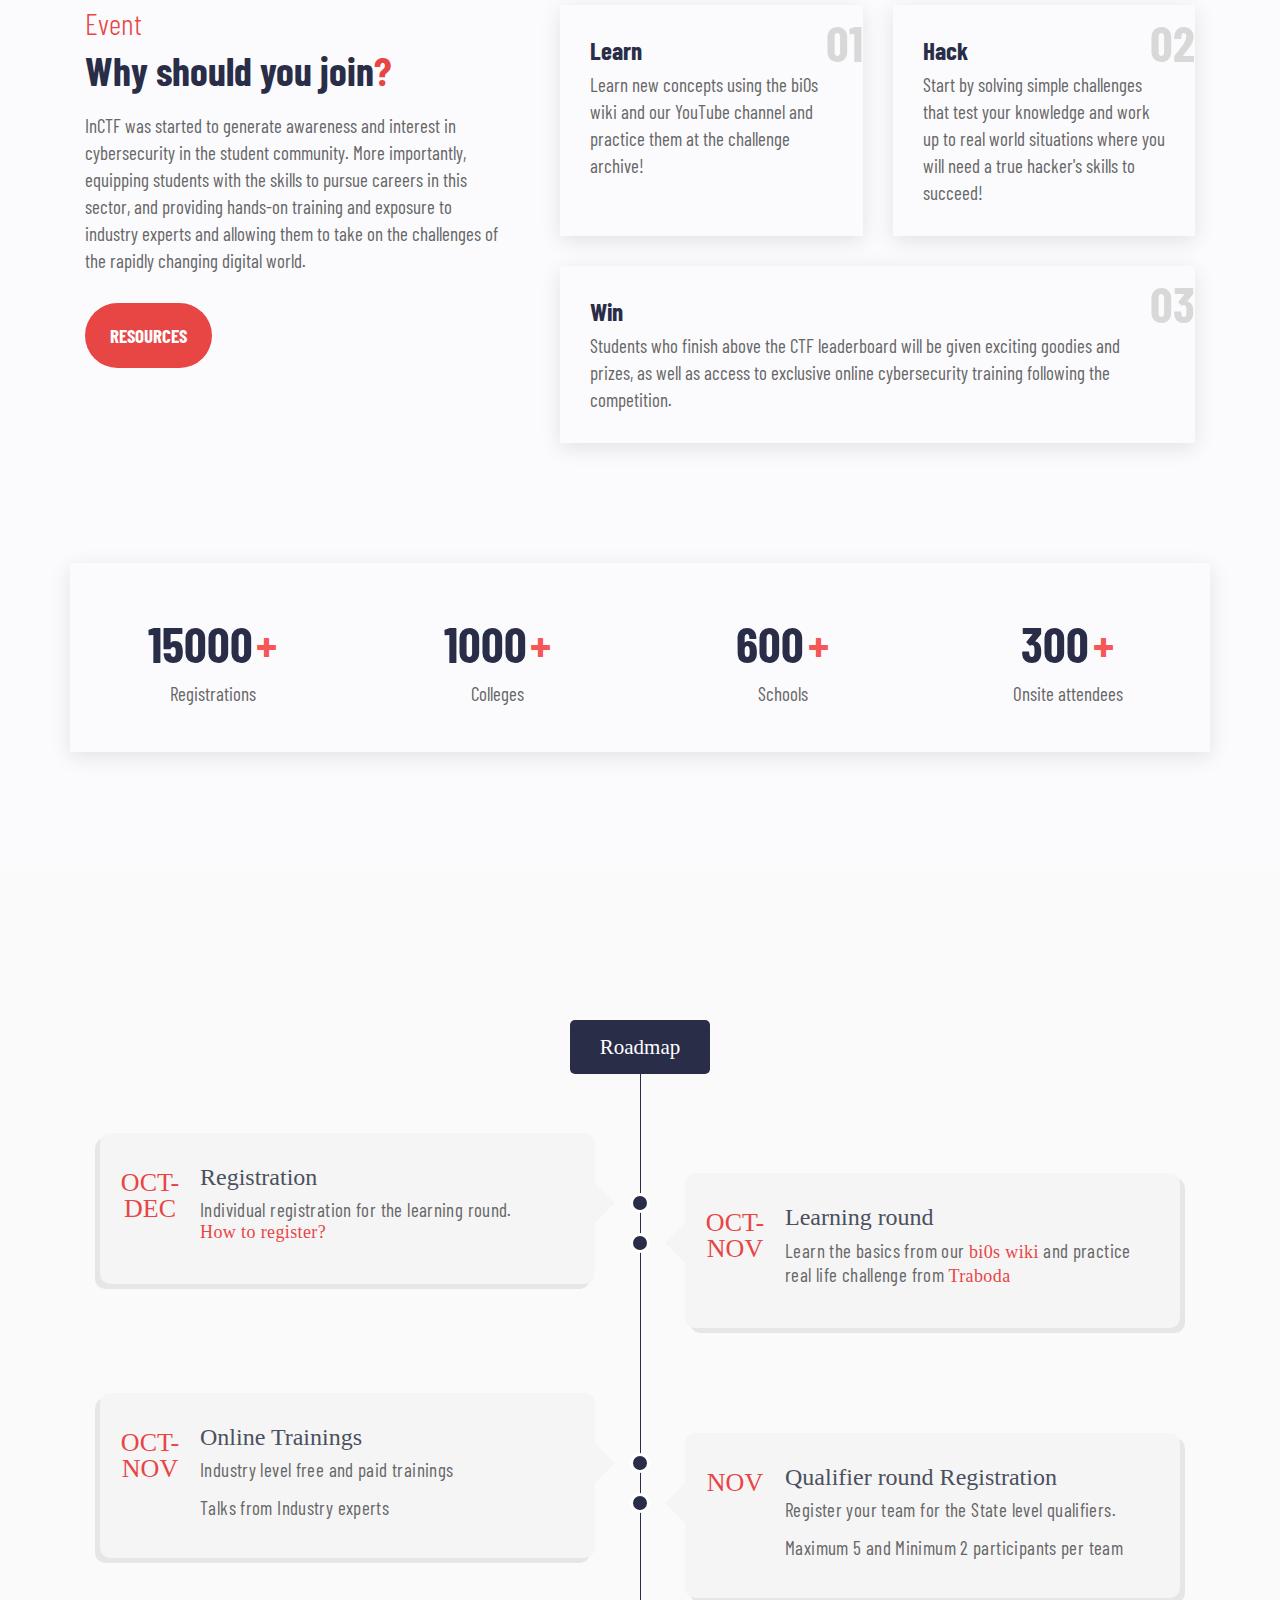
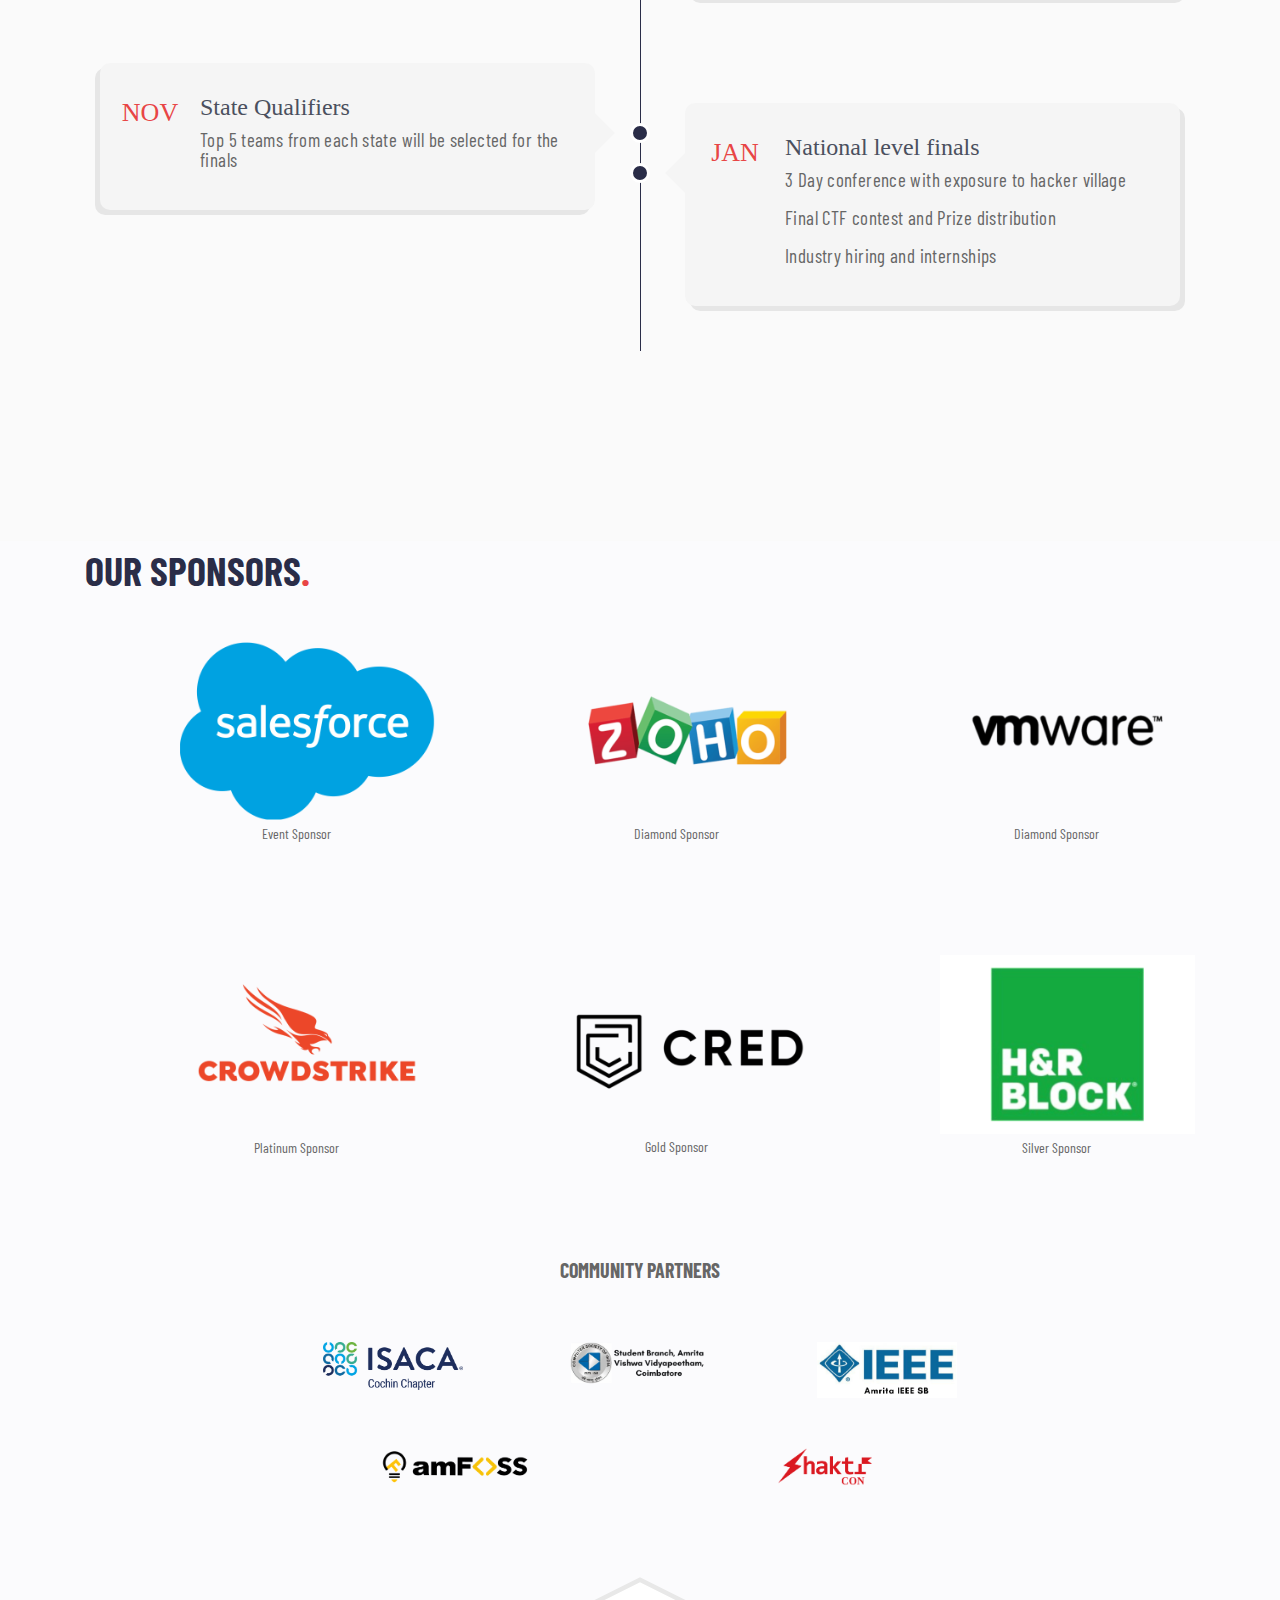
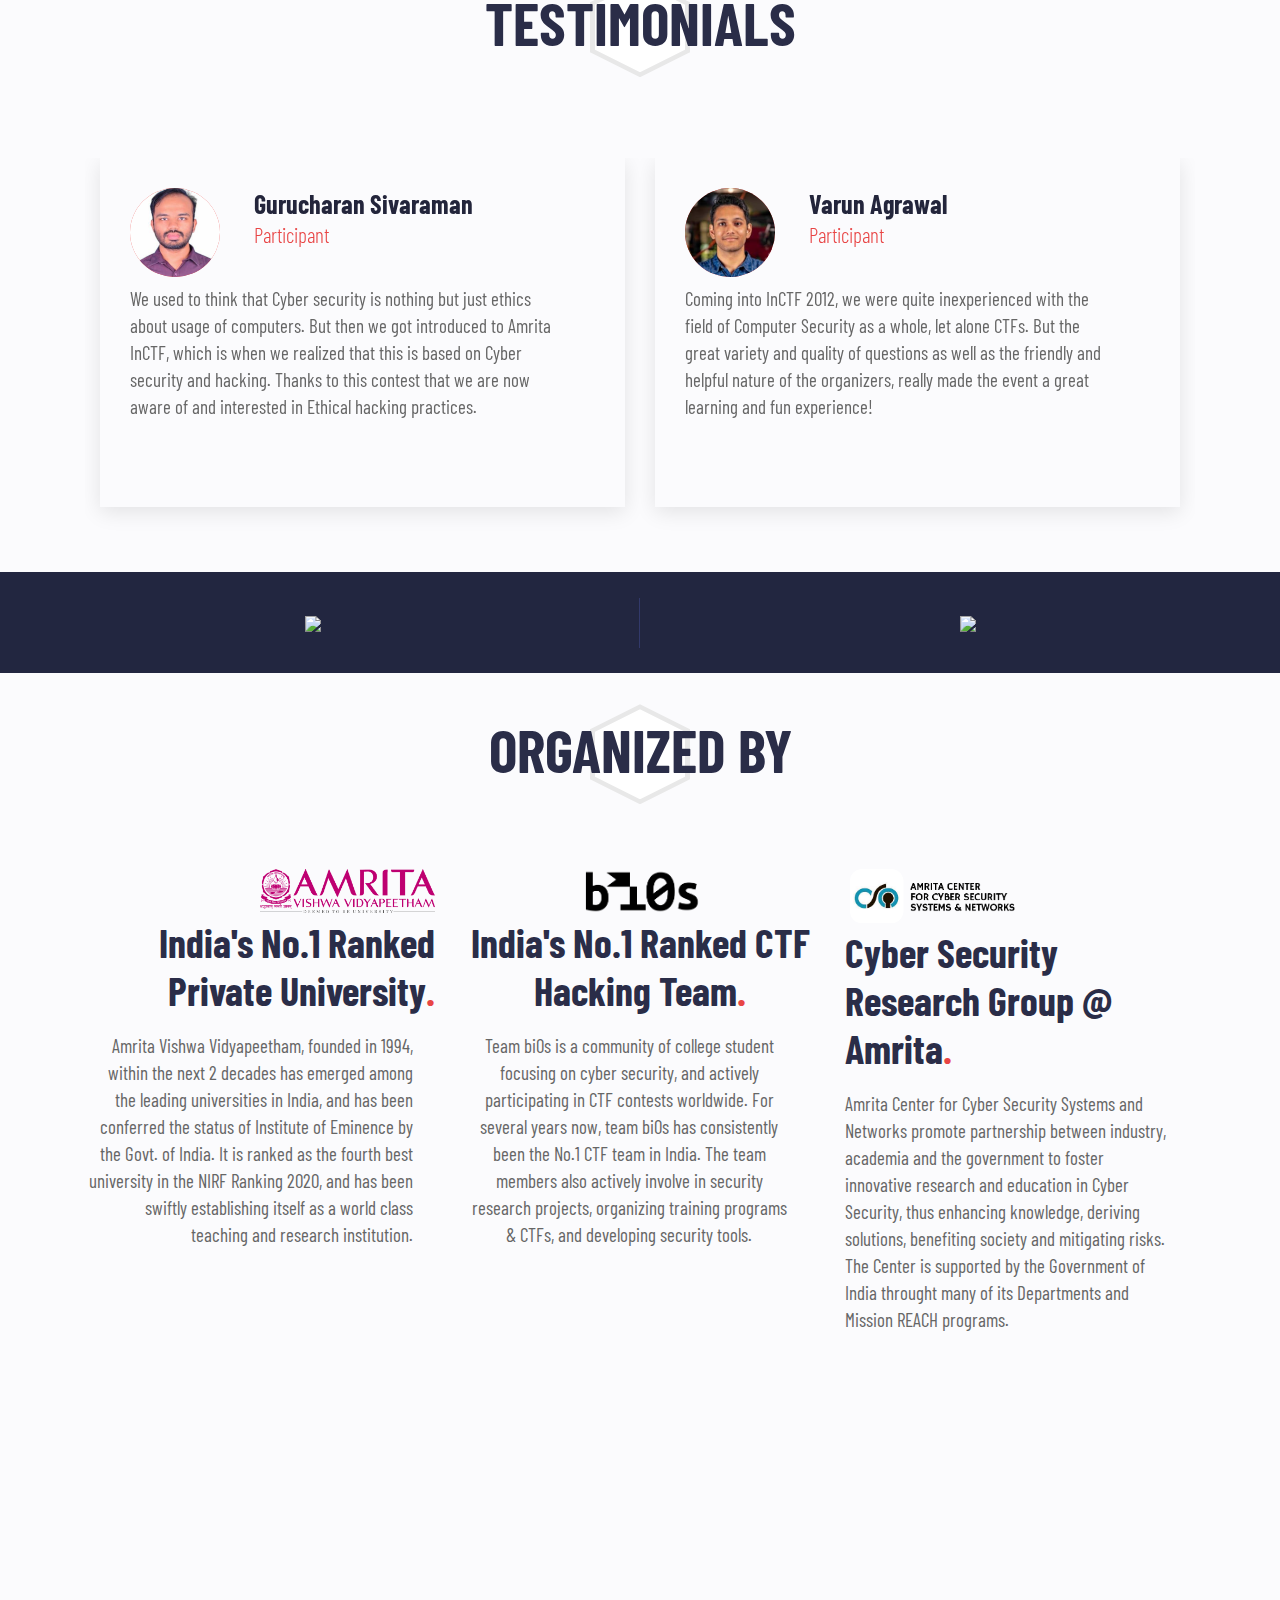
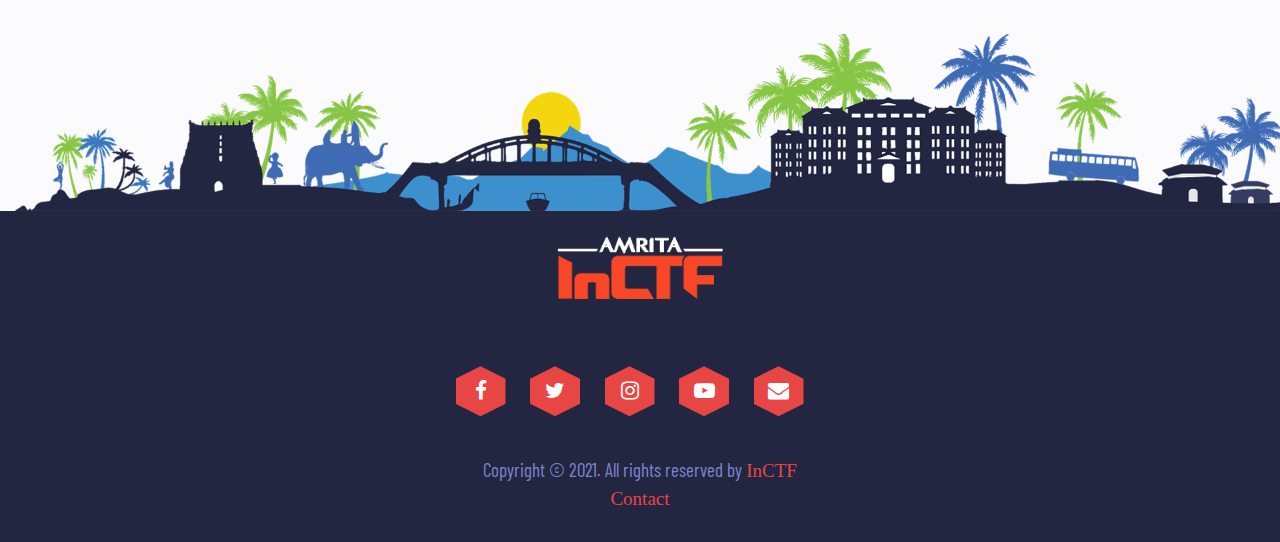
==== commit 92ec769e: "update the training link" ====
--- a/index.html
+++ b/index.html
@@ -79,11 +79,12 @@
                         <a class="nav-link" href="promote.html">Promote</a>
                     </li>
                     <li class="nav-item">
-                        <a class="nav-link" href="faq.html#contactid">Contact</a>
+                        <a class="nav-link" href="trainings.html">Free Trainings</a>
                     </li>
                     <li class="nav-item">
                         <a class="nav-link nav-btn" href="https://app.traboda.com/contest/inctf-21-lr">Login</a>
                     </li>
+                    
                 </ul>
             </div>
         </div>
@@ -224,7 +225,7 @@
                         <div class="news-content">
                             <div class="date">
                                 <p></p>
-                                <small>SEP</small>
+                                <small>OCT-DEC</small>
                             </div>
                             <h2 class="news-title">Registration</h2>
                             <ul><li><p>Individual registration for the learning round. <br> <a class="read-more" href="https://youtu.be/T8pEY4AR_Kg"> How to register?</a></p></li></ul>
@@ -237,7 +238,7 @@
                         <div class="news-content">
                             <div class="date">
                                 <p></p>
-                                <small>OCT</small>
+                                <small>OCT-NOV</small>
                             </div>
                             <h2 class="news-title">Learning round </h2>
                             <ul><li> <p>Learn the basics from our <a class="read-more" href="https://wiki.bi0s.in/"> bi0s wiki</a> and practice real life challenge from <a class="read-more" href="https://traboda.com/">Traboda</a></p></li></ul>
@@ -250,7 +251,7 @@
                         <div class="news-content">
                             <div class="date">
                                 <p></p>
-                                <small>OCT</small>
+                                <small>OCT-NOV</small>
                             </div>
                             <h2 class="news-title">Online Trainings</h2>
                             <ul>
@@ -267,7 +268,7 @@
                         <div class="news-content">
                             <div class="date">
                                 <p></p>
-                                <small>OCT</small>
+                                <small>NOV</small>
                                 
                             </div>
                             <h2 class="news-title">Qualifier round Registration</h2>
@@ -298,7 +299,7 @@
                         <div class="news-content">
                             <div class="date">
                                 <p></p>
-                                <small>DEC</small>
+                                <small>JAN</small>
                             </div>
                             <h2 class="news-title">National level finals</h2>
                             <ul>
@@ -394,42 +395,48 @@
  BLOG AREA END -->
 
  <!-- ORGANIZE AREA START -->
-<section class="brand" >
-    <div class="container zindex">
+
+ <section>
+    <div class="container">
         <div class="row">
-                <div class="col-lg-12 speaker-heading"> 
-                    <h3>SPONSORS</h3> 
-                    <div class="header-style"></div> 
-                </div> 
-                <div class="col-lg-12 col-md-10 m-auto col-sm-10 text-center brand_3">
-                    <div class="co-text event-header">
-                        <h3>PLATINUM SPONSOR</h3>
-                        <div class="col-lg-8 col-md-7 m-md-auto">
-                            
-                            <div class="row brand_1">
-                                <div class="col-lg-12 col-md-12 col-12 text-center">
-                                    <a href="#"><img draggable="false" src="images/crowdstrike-dae3833009acd6729d1709d8b2767bdd.png" alt="brand-img" class="img-fluid70"/> </a>
-                                </div>
-                            </div>
-                        </div>
-    
-                       
-                    </div>
-                </div>
-            <div class="col-lg-12 col-md-10 m-auto col-sm-10 text-center brand_3">
-                <div class="co-text event-header">
-                    <h3>GOLD SPONSOR</h3>
-                    <div class="col-lg-8 col-md-7 m-md-auto">
-                        
-                        <div class="row brand_1">
-                            <div class="col-lg-12 col-12 col-md-12 text-center ">
-                                <a  href="#"><img draggable="false" src="images/social-cred.png" alt="brand-img" class="img-fluid71"/></a>   
-                            </div>
-                        
-                        </div>
-                    </div>
-
-                   
+            <div class="col-lg-12 event-header brand-m-p">
+                <h3>OUR SPONSORS<b>.</b> </h3>
+            </div>
+            <div class="col-lg-12 col-md-7 m-md-auto event-header1">
+                <div class="row brand_1">
+                    <div class="col-lg-1 col-1 col-md-1"></div>
+                    <div class="col-lg-3 col-md-3 col-3 text-center">
+                        <img src="images/salesforce.png" alt="brand-img" class="img-fluid">
+                        <p>Event Sponsor</p>
+                    </div>
+                    <div class="col-lg-1 col-1 col-md-1"></div>
+                    <div class="col-lg-3 col-3 col-md-3 text-center">
+                        <img src="images/zoho.png" alt="brand-img" class="img-fluid">
+                        <p>Diamond Sponsor</p>
+                    </div>
+                    <div class="col-lg-1 col-1 col-md-1"></div>
+                    <div class="col-lg-3 col-3 col-md-3 text-center">
+                        <img src="images/brand5.png" alt="brand-img" class="img-fluid">
+                        <p>Diamond Sponsor</p>
+                    </div>
+                </div>
+                <div class="row brand_2">
+                    <div class="col-lg-1 col-1 col-md-1"></div>
+                    <div class="col-lg-3 col-3 col-md-3 text-center">
+                        <img src="images/Crowdstrike-Logo_Website.png" alt="brand-img" class="img-fluid">
+                        <p>Platinum Sponsor</p>
+                    </div>
+                    <div class="col-lg-1 col-1 col-md-1"></div>
+                    <div class="col-lg-3 col-3 col-md-3 text-center">
+                        <img src="images/social-cred.png" alt="brand-img" class="img-fluid">
+                        <p>Gold Sponsor</p>
+                    </div>
+                    <div class="col-lg-1 col-1 col-md-1"></div>
+                    <div class="col-lg-3 col-3 col-md-3 text-center">
+                        <img src="images/hrblock.jpeg" alt="brand-img" class="img-fluid">
+                        <p>Silver Sponsor</p>
+                    </div>
+                    
                 </div>
             </div>
         </div>
@@ -677,79 +684,8 @@
         </section> 
         <!-- REVIEW AREA END -->
         
-  <!-- New sponsor 
-  <section id="brand">
-    <div class="container">
-        <div class="row">
-            <div class="col-lg-5 event-header brand-m-p">
-                <h4>OUR SPONSORS</h4>
-                <h3>Brands and companies trust us<b>.</b> </h3>
-                <p>Many companies and brands now understand the need for skilled cybersecurity professions. They have also seen the immense value and outgrowth of talent produced by our initiatives and are willing to trust and fund us in our endeavours..</p>
-                
-            </div>
-            <div class="col-lg-4 col-md-7 m-md-auto">
-                <div class="row brand_1">
-                    
-                    <div class="col-lg-1 col-1 col-md-1"></div>
-                    <div class="col-lg-5 col-5 col-md-5 text-center">
-                        <img draggable="false" src="images/social-cred.png" alt="brand-img" class="img-fluid">
-                    </div>
-                    <div class="col-lg-1 col-1 col-md-1"></div>
-                    <div class="col-lg-5 col-5 col-md-5 text-center">
-                        <img draggable="false" src="images/Crowdstrike-Logo_Website.png" alt="brand-img" class="img-fluid">
-                    </div>
-                </div>
-                
-            </div>
-            
-        </div>
-    </div>
-</section>
-
-    BRAND AREA START 
-    <section id="brand">
-        <div class="container">
-            <div class="row">
-                <div class="col-lg-5 event-header brand-m-p">
-                    <h4>PAST SPONSORS</h4>
-                    <h3>Brands and companies trust us<b>.</b> </h3>
-                    <p>Here is the beginning of a great season. Thanks again for your generous sponsorship. We hope to live up to our achievements of previous years. We promise to keep you updated on our progress.</p>
-                    
-                </div>
-                <div class="col-lg-4 col-md-7 m-md-auto">
-                    <div class="row brand_1">
-                        <div class="col-lg-1 col-1 col-md-1"></div>
-                        <div class="col-lg-3 col-md-3 col-3 text-center">
-                            <img src="images/brand1.png" alt="brand-img" class="img-fluid">
-                        </div>
-                        <div class="col-lg-1 col-1 col-md-1"></div>
-                        <div class="col-lg-3 col-3 col-md-3 text-center">
-                            <img src="images/brand2.png" alt="brand-img" class="img-fluid">
-                        </div>
-                        <div class="col-lg-1 col-1 col-md-1"></div>
-                        <div class="col-lg-3 col-3 col-md-3 text-center">
-                            <img src="images/brand3.png" alt="brand-img" class="img-fluid">
-                        </div>
-                    </div>
-                    <div class="row brand_2">
-                        <div class="col-lg-1 col-1 col-md-1"></div>
-                        <div class="col-lg-3 col-3 col-md-3 text-center">
-                            <img src="images/brand4.png" alt="brand-img" class="img-fluid">
-                        </div>
-                        <div class="col-lg-1 col-1 col-md-1"></div>
-                        <div class="col-lg-3 col-3 col-md-3 text-center">
-                            <img src="images/brand5.png" alt="brand-img" class="img-fluid">
-                        </div>
-                        <div class="col-lg-1 col-1 col-md-1"></div>
-                        <div class="col-lg-3 col-3 col-md-3 text-center">
-                            <img src="images/Crowdstrike-Logo_Website.png" alt="brand-img" class="img-fluid">
-                        </div>
-                    </div>
-                </div>
-            </div>
-        </div>
-    </section>
-     BRAND AREA END -->
+ 
+  <!--   BRAND AREA END -->
      
      
 
@@ -843,6 +779,7 @@
 
                 <div class="col-lg-12 text-center copy-right-txt">
                     <p>Copyright © 2021. All rights reserved by <a href="index.html">InCTF</a></p>
+                    <p><a href="faq.html#contactid">Contact</a></p>
                 </div>
 
             </div>
--- a/css/style.css
+++ b/css/style.css
@@ -756,6 +756,12 @@
     font-weight: bold;
     color: #e84545;
 }
+.card1 h5 {
+    font-size: 25px;
+    font-family: 'br';
+    font-weight: bold;
+    color: #e84545;
+}
 .about-txt p {
     font-size: 19px;
     color: #666;
@@ -770,6 +776,13 @@
     font-family: br;
     margin-bottom: 8px;
 }
+.card1 p {
+    font-size: 15px;
+    font-weight: bold;
+    color: #222640;
+    font-family: br;
+    margin-bottom: 8px;
+}
 
 .about-txt a {
     padding: 21px 25px;
@@ -838,7 +851,13 @@
     padding-bottom: 48px;
     padding-right: 22px;
 }
-
+.event-header1 p {
+    font-size: 14px;
+    color: #666;
+    font-family: br;
+    padding-bottom: 48px;
+    padding-right: 22px;
+}
 
 
 .event-header a:hover {
@@ -1017,6 +1036,16 @@
     text-transform: uppercase;
     position: relative;
 }
+.organize-text2 h3 {
+    color: #2d2f47;
+    font-family: bb;
+    font-size: 37px;
+    padding-top: 8px;
+    padding-bottom: 18px;
+    line-height: 47px;
+    text-transform: uppercase;
+    position: relative;
+}
 .organize-text h3 {
     color: white;
     font-family: bb;
@@ -1052,7 +1081,12 @@
     font-size: 19px;
     padding: 9px 165px 40px;
 }
-
+.organize-text2 p {
+    color: #696969;
+    font-family: br;
+    font-size: 19px;
+    padding: 9px 165px 40px;
+}
 .org-item {
     text-align: center;
     position: relative;
@@ -2180,6 +2214,10 @@
 
 .img-fluid6 {
     max-width: 140px;
+    height: auto;
+}
+.img-fluid69 {
+    max-width: 100%;
     height: auto;
 }
 .img-fluid86 {
@@ -3358,6 +3396,14 @@
     margin: .25rem;
     flex: left;
   }
+  .card1 {
+    border-radius: 4px;
+    padding: 12px;
+    align-items: center;
+    width: 18rem;
+    margin: .25rem;
+    flex: left;
+  }
   
   .card.summary {
     padding: 0;
@@ -3753,4 +3799,126 @@
 .advisor .card-body img {
     max-width: 100%;
     height: 64px;
-}+}
+.img-fluid111{
+    max-width: 100%;
+    height: 64px;
+}
+
+.day {
+    width: 25%;
+    height: auto;
+    float: left;
+    background-color: #fff;
+    background-image: linear-gradient(rgba(218, 19, 19, 0.08) 50%, transparent 50%);
+    background-size: 1px 20%;
+  }
+  
+  .day.time { width: 10%; }
+  
+  .day_title {
+    height: 10%;
+    background-color: #2d2f47;
+    font-size: 25px;
+    font-weight: 600;
+    text-transform: uppercase;
+    text-align: center;
+    line-height: 10vh;
+    color: rgb(255, 255, 255);
+    font-family: br;
+
+  }
+  
+  .hour {
+    height: 10%;
+    background-color: rgba(52, 73, 94,0.9);
+    font-size: 12px;
+    text-align: center;
+    font-family: br;
+    line-height: 10vh;
+    color: white;
+  }
+  
+  .class {
+    width: 100%;
+    height: 20vh; /*90min*/
+    line-height: 15vh;
+    background-color: rgb(235, 18, 235);
+    font-size: 2vw;
+    font-weight: 300;
+    font-family: br;
+    color: white;
+    padding-left: 10px;
+  }
+  
+
+  
+  .green { background-color: #2ecc71; }
+  .turquoise { background-color: #1abc9c; }
+  .navy { background-color: #34495e; }
+  .blue { background-color: #3498db; }
+  .purple { background-color: #9b59b6; }
+  .grey { background-color: #bdc3c7; color: #202020; }
+  .gray { background-color: #7f8c8d; }
+  .red { background-color: #e74c3c; }
+  .orange { background-color: #f39c12; }
+  .yellow { background-color: #f1c40f; color: #303030; }
+  
+  .spacing { background-color: transparent; }
+  
+  
+  
+  /* Add this attribute to the element that needs a tooltip */
+  [data-tooltip] {
+    position: relative;
+    z-index: 2;
+    cursor: pointer;
+    width: absolute;
+  }
+  
+  /* Hide the tooltip content by default */
+  [data-tooltip]:before,
+  [data-tooltip]:after {
+    visibility: hidden;
+    pointer-events: none;
+  }
+  
+  /* Position tooltip above the element */
+  [data-tooltip]:before {
+    position: absolute;
+    bottom: 110%;
+    left: 50%;
+    margin-bottom: 10px;
+    margin-left: -75px;
+    padding: 7px 5px;
+    width: 140px;
+    background-color: black;
+    color: #fff;
+    content: attr(data-tooltip);
+    text-align: center;
+    font-size: 14px;
+    line-height: 1.2;
+  }
+  
+  /* Triangle hack to make tooltip look like a speech bubble */
+  [data-tooltip]:after {
+    position: absolute;
+    bottom: 110%;
+    left: 50%;
+    margin-left: -7px;
+    margin-bottom: 5px;
+    width: 0;
+    border-top: 7px solid black;
+    border-right: 7px solid transparent;
+    border-left: 7px solid transparent;
+    content: " ";
+    font-size: 0;
+    line-height: 0;
+  }
+  
+  /* Show tooltip content on hover */
+  [data-tooltip]:hover:before,
+  [data-tooltip]:hover:after {
+    visibility: visible;
+    bottom: 90%;
+  }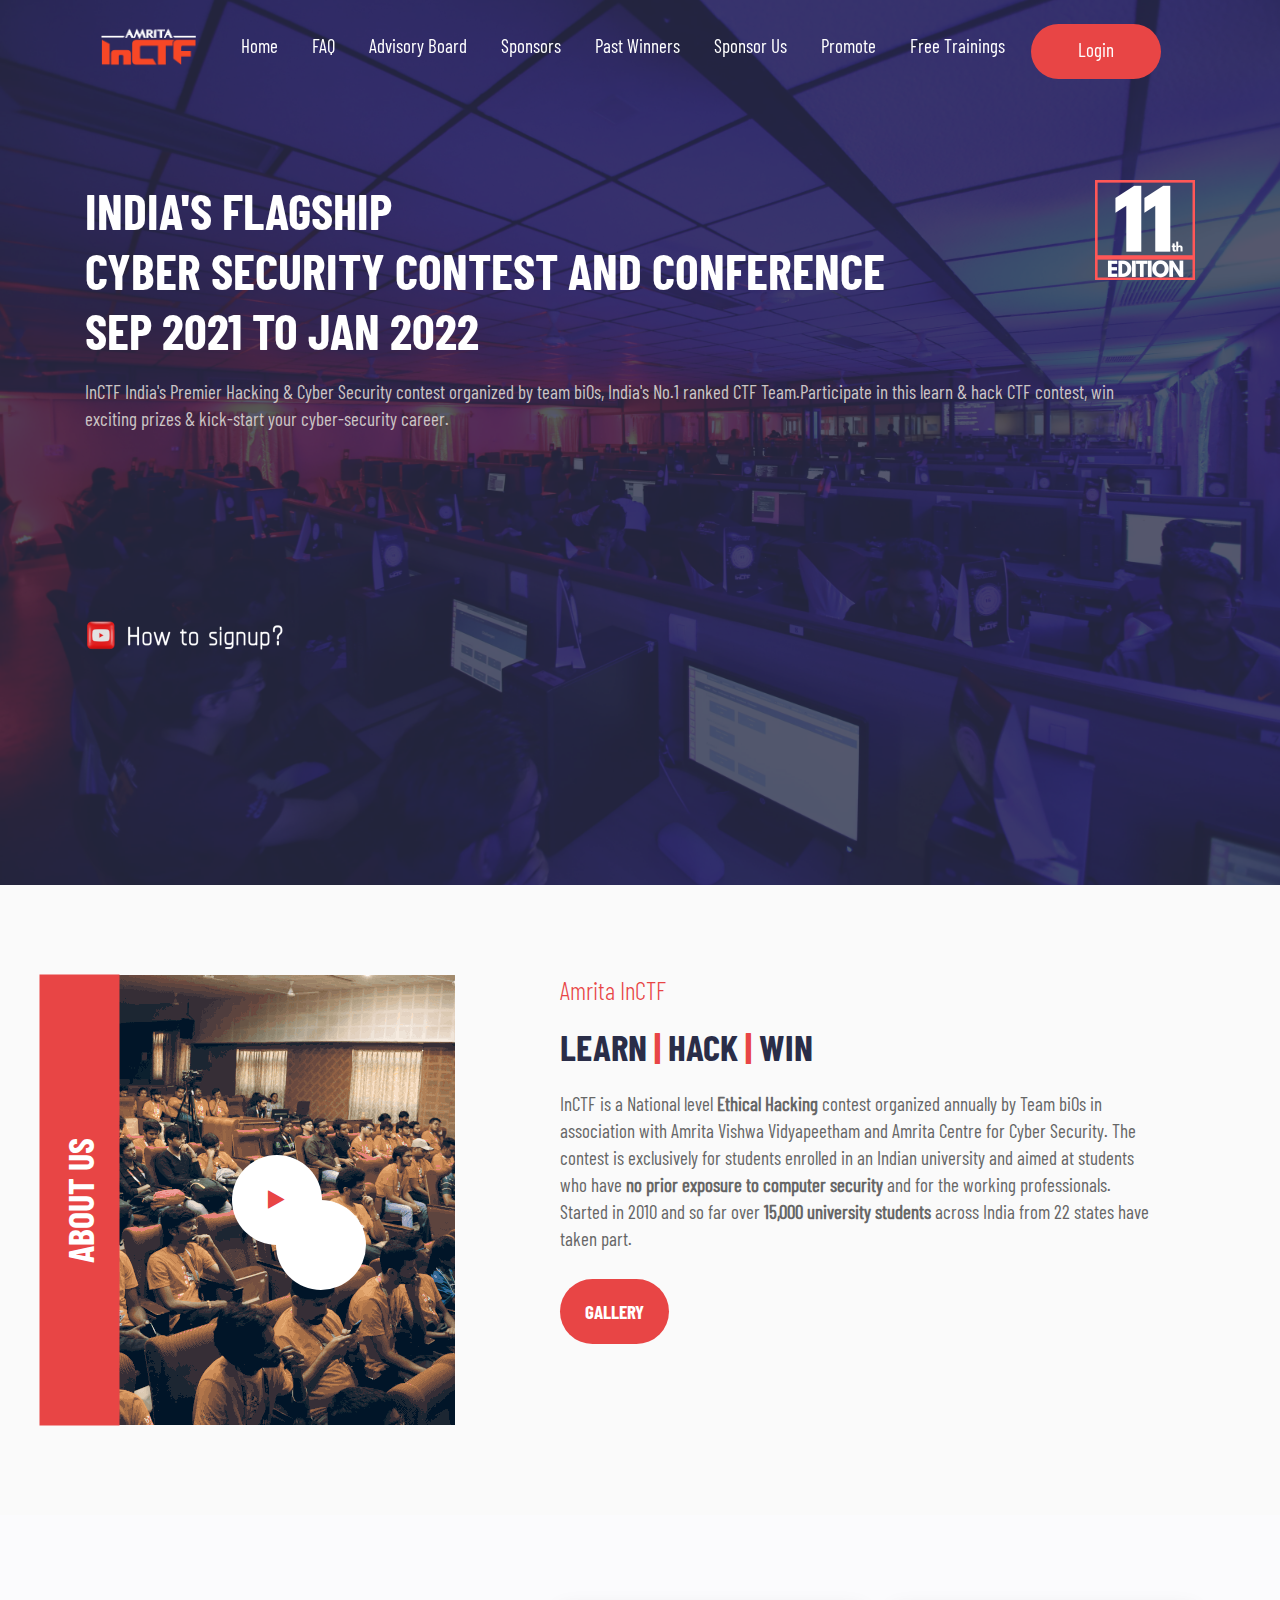
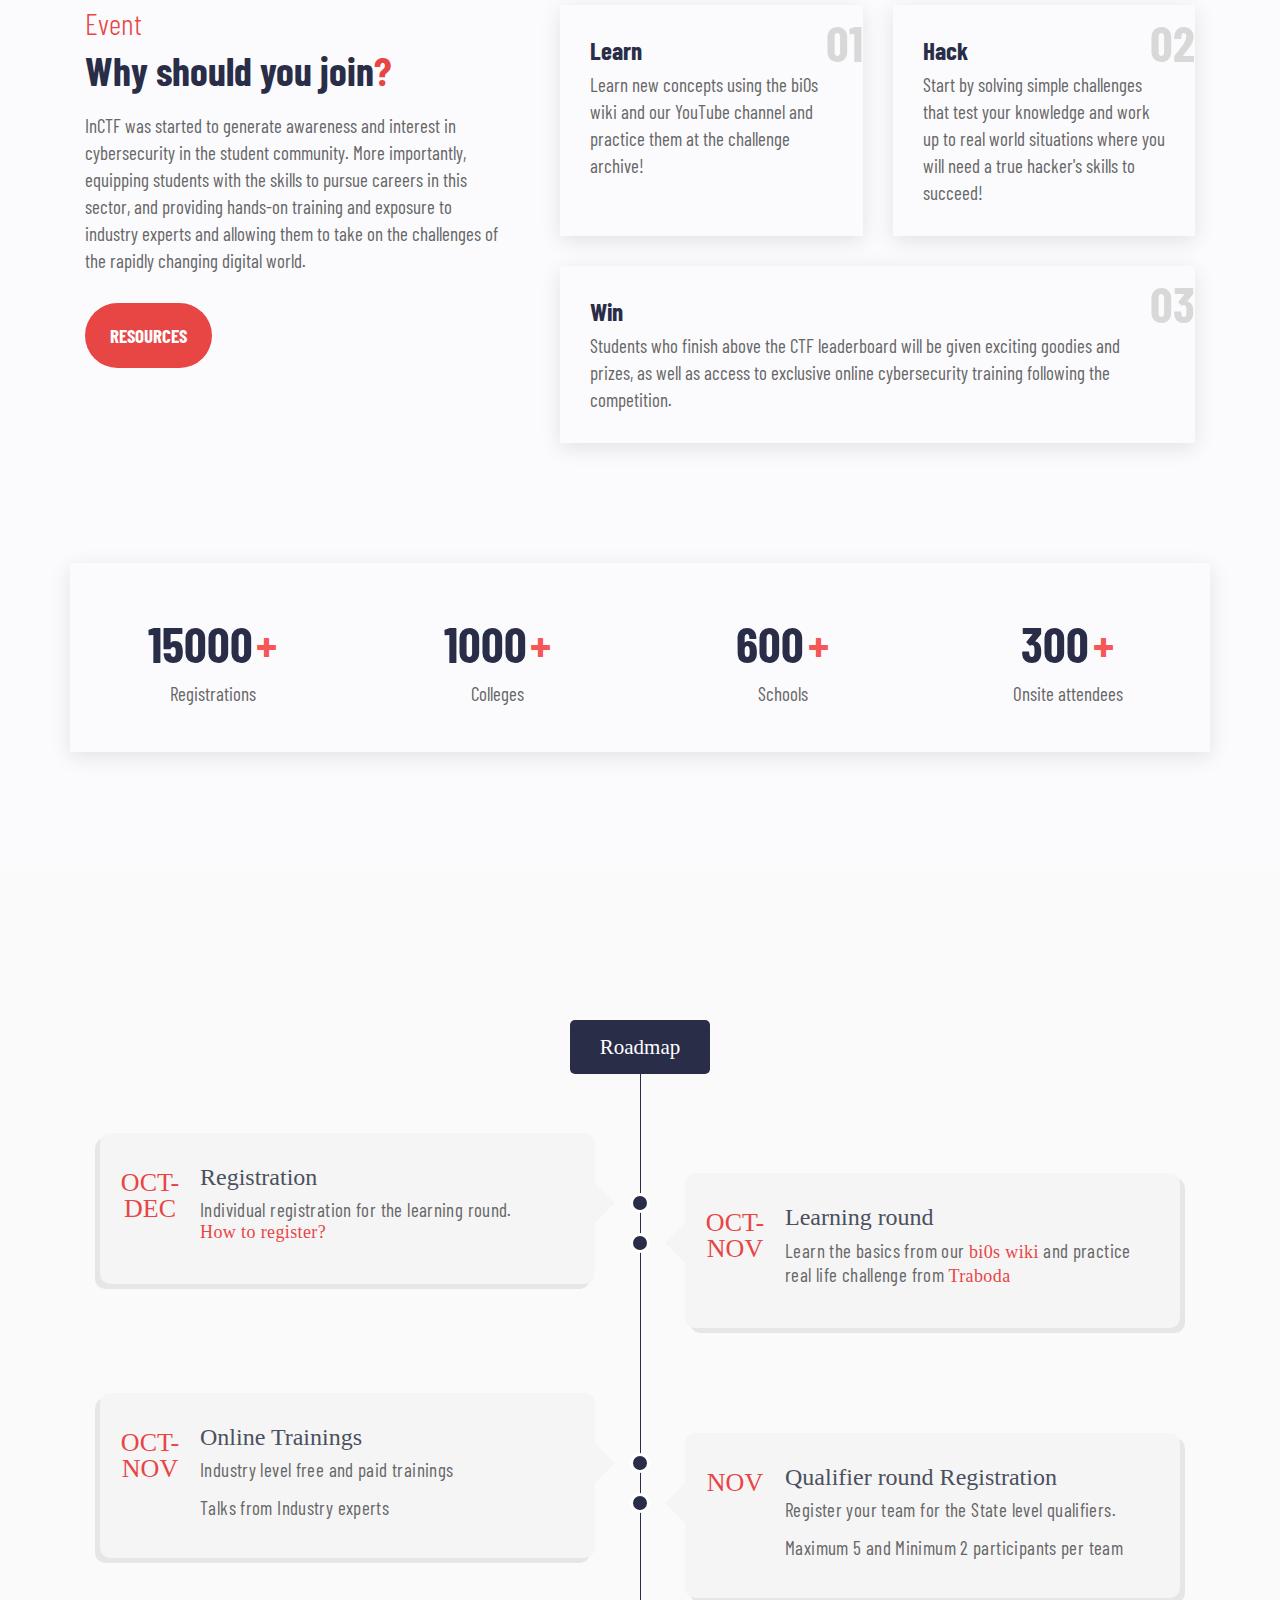
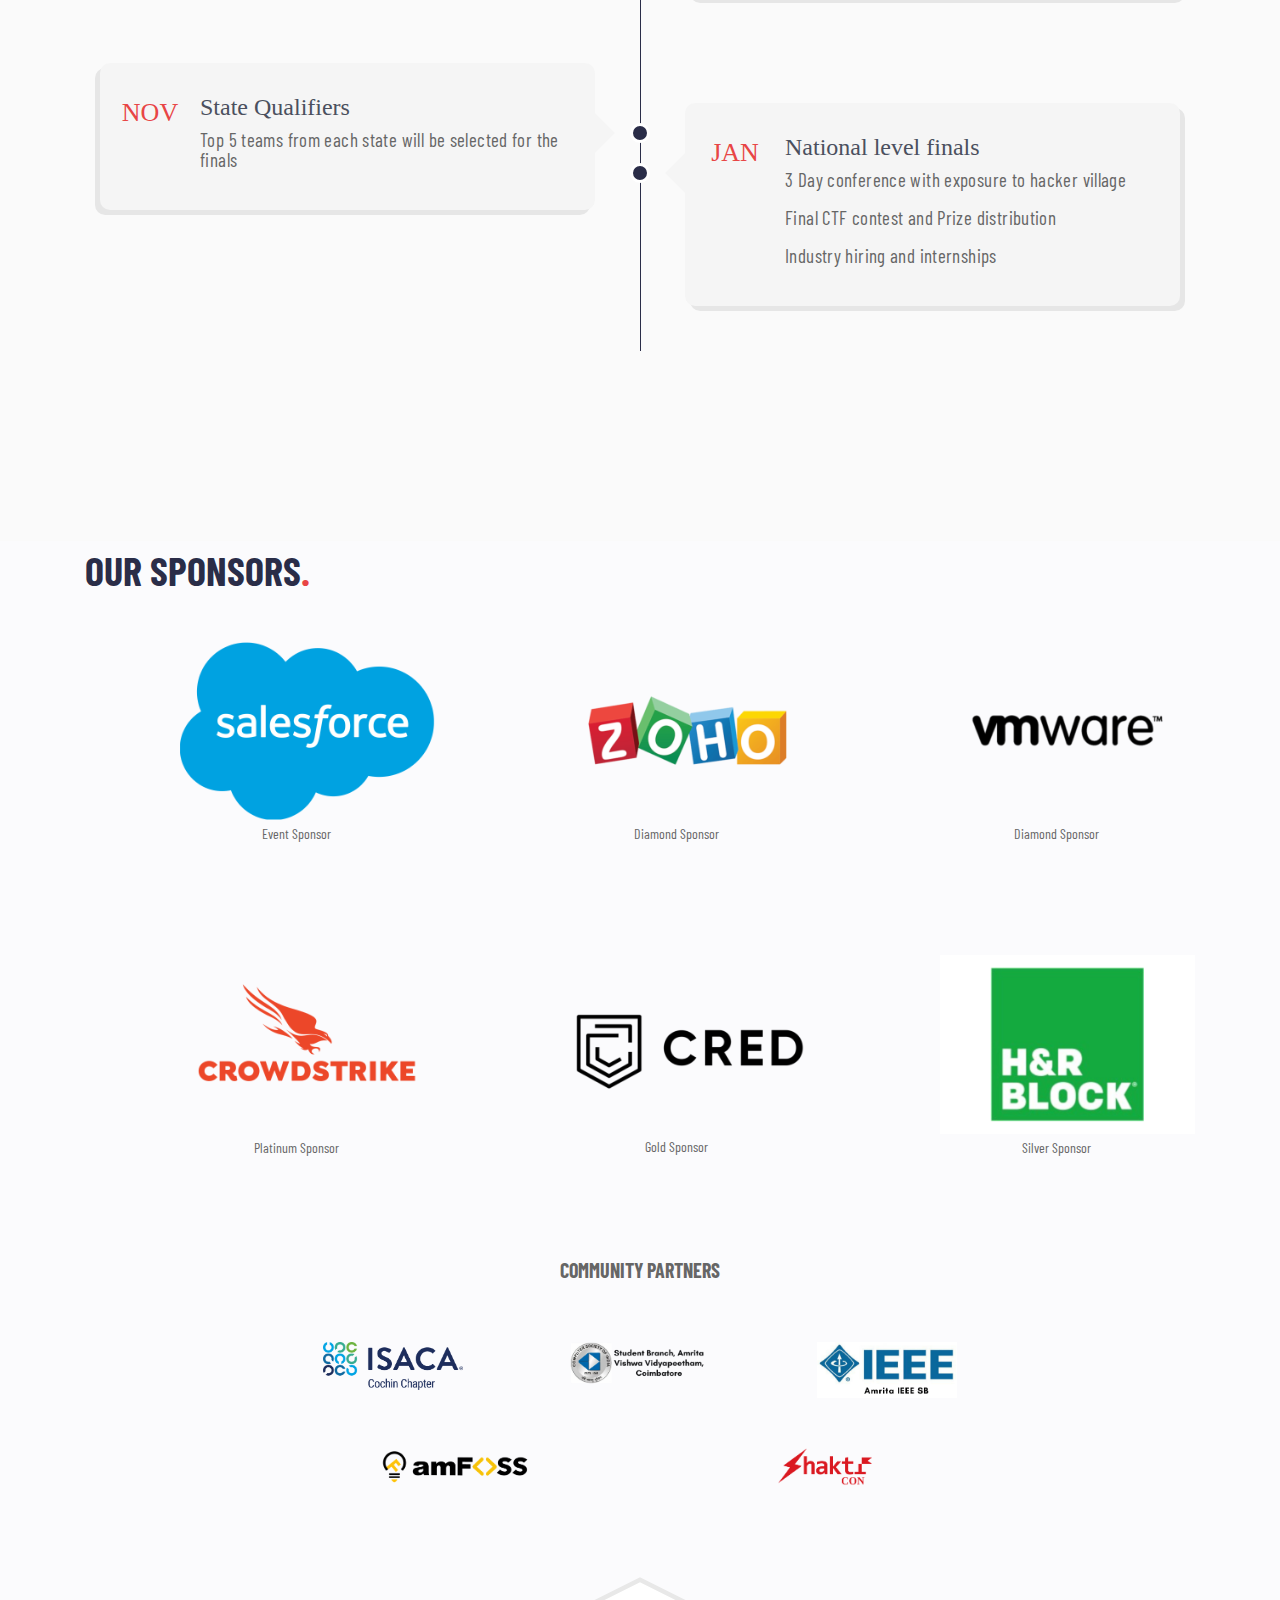
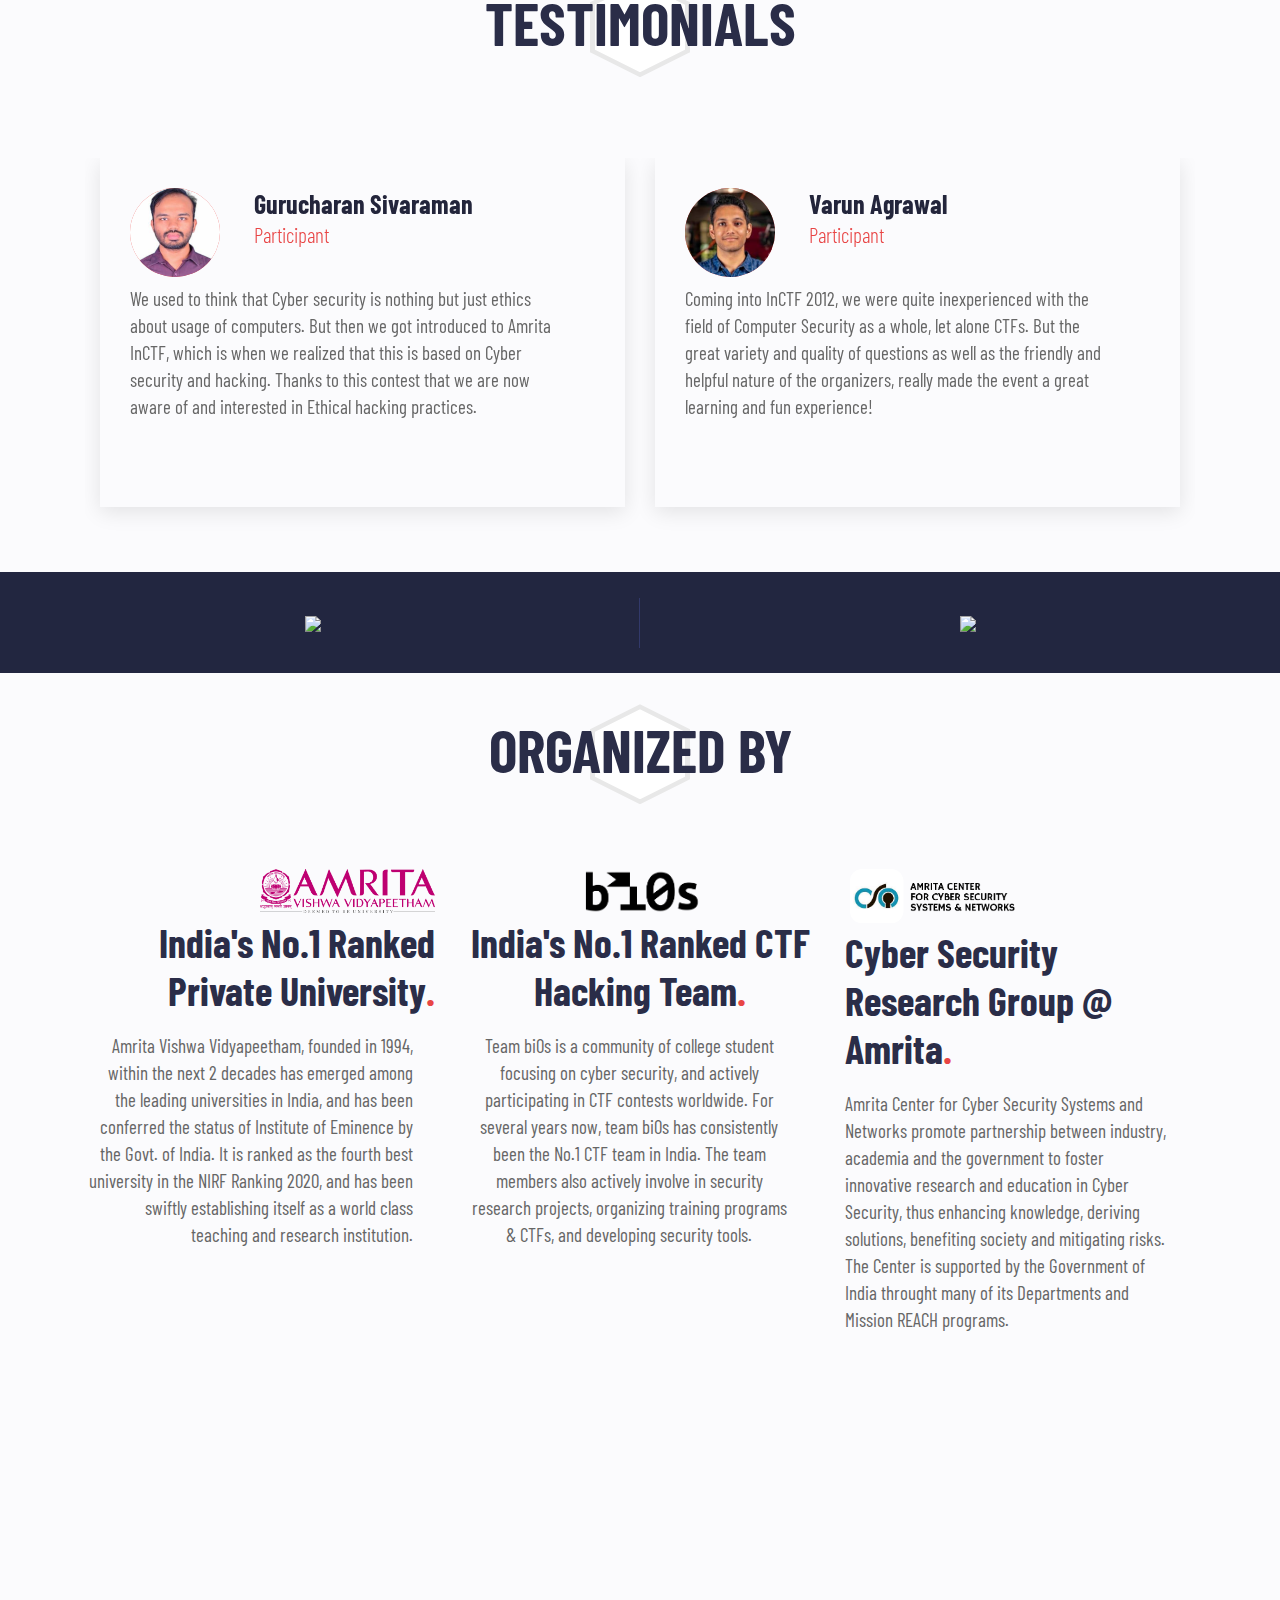
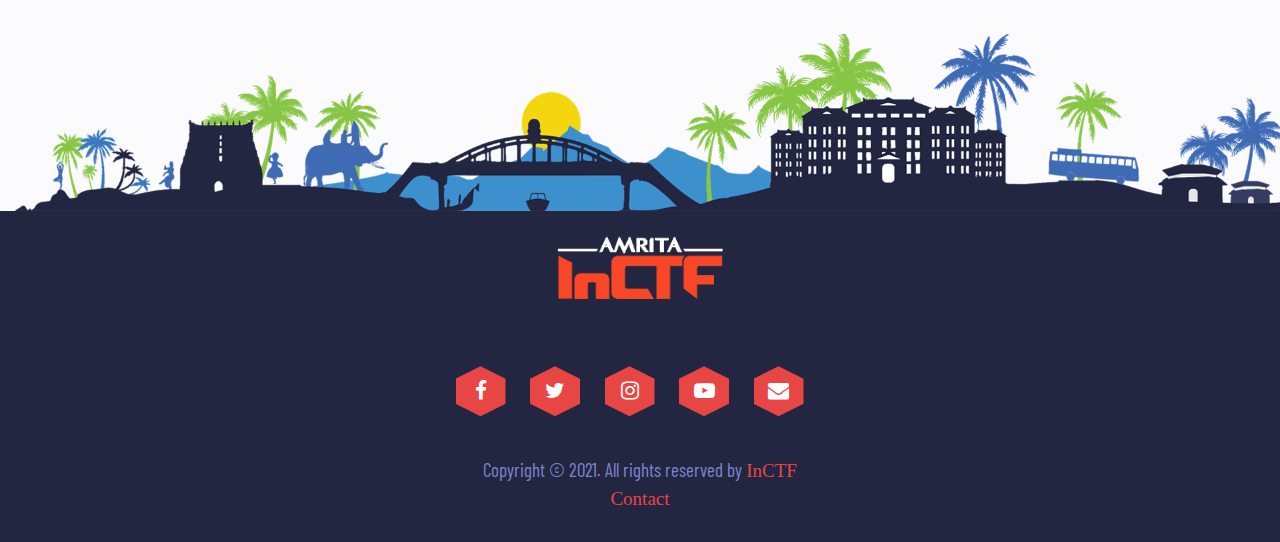
==== commit 0083c761: "update the training date" ====
--- a/index.html
+++ b/index.html
@@ -100,11 +100,11 @@
             <div class="row">
                 <div class="col-lg-12 banner-txt ">
                    <img draggable="false" align="right" src="images/edition.png" alt="brand-img" class="img-fluid3">
-                    <h1>India's flagship <br> CYBER SECURITY CONTEST and conference<br> Sep to Dec - 2021</h1>
+                    <h1>India's flagship <br> CYBER SECURITY CONTEST and conference<br> Sep 2021 to Jan 2022 </h1>
                     <p>InCTF  India's Premier Hacking & Cyber Security contest organized by team bi0s, India's No.1 ranked CTF Team.Participate in this learn & hack CTF contest, win exciting prizes & kick-start your cyber-security career.
                         <br>
-                            <iframe class="border-0" style="overflow:hidden; height: 180px; width: 450px; max-width:100%" src="https://app.traboda.com/contest/inctf-21-lr/reg-frame?color=fff&amp;primary=F13F17&amp;primary_text=fff"></iframe>
-                           <br> <a href="https://www.youtube.com/embed/T8pEY4AR_Kg"><img draggable="false"  src="images/same font (1).png" alt="brand-img" class="img-fluid11"> </a>
+                        <iframe class="border-0" style="overflow:hidden; height: 180px; width: 450px; max-width:100%" src="https://app.traboda.com/contest/inctf-21-lr/reg-frame?color=fff&amp;primary=F13F17&amp;primary_text=fff"></iframe>
+                        <br> <a href="https://www.youtube.com/embed/T8pEY4AR_Kg"><img draggable="false"  src="images/same font (1).png" alt="brand-img" class="img-fluid11"> </a>
                         </p>
                         </div>
                 </div>
--- a/css/style.css
+++ b/css/style.css
@@ -731,12 +731,21 @@
     transition: all linear .3s;
     z-index: 0;
 }
-
+.about-txt56 h6{
+    font-weight: bold;
+    font-family: br;
+    font-size: 20px;
+}
 .about-txt h3 {
     font-size: 25px;
     font-family: bl;
     color: #e84545;
 }
+.about-txt56 h3 {
+    font-size: 25px;
+    font-family: bl;
+    color: #e84545;
+}
 
 .about-txt h4 {
     font-size: 37px;
@@ -746,8 +755,19 @@
     padding-bottom: 19px;
     line-height: 49px;
 }
+.about-txt56 h4 {
+    font-size: 37px;
+    font-family: bb;
+    color: #2a2d48;
+    padding-top: 17px;
+    padding-bottom: 19px;
+    line-height: 49px;
+}
 
 .about-txt h4 span {
+    color: #e84545;
+}
+.about-txt56 h4 span {
     color: #e84545;
 }
 .card h5 {
@@ -769,6 +789,13 @@
     padding-bottom: 46px;
     padding-right: 40px;
 }
+.about-txt56 p {
+    font-size: 19px;
+    color: #666;
+    font-family: br;
+    padding-bottom: 46px;
+    padding-right: 40px;
+}
 .card p {
     font-size: 15px;
     font-weight: bold;
@@ -795,6 +822,10 @@
     -webkit-transition: all linear .3s;
     -o-transition: all linear .3s;
     transition: all linear .3s;
+}
+.about-txt56 a {
+    text-decoration: underline;
+    color: rgb(185, 86, 86);
 }
 
 .about-txt a:hover {
@@ -1000,6 +1031,14 @@
     background-attachment: fixed;
     position: relative;
 }
+#organize3 {
+    padding: 80px 0;
+    background: url(../images/coversponsor.png);
+    background-repeat: no-repeat;
+    background-size: cover;
+    background-attachment: fixed;
+    position:;
+}
 
 #organize:after {
     position: absolute;
@@ -1027,7 +1066,7 @@
 }
 
 .organize-text1 h3 {
-    color: #ffc107;
+    color: #e84545;
     font-family: bb;
     font-size: 37px;
     padding-top: 8px;
@@ -2179,7 +2218,10 @@
     /* border-top-left-radius: calc(.25rem - 1px); */
     /* border-top-right-radius: calc(.25rem - 1px); */
 }
-
+.img-fluidthlogo {
+    max-width: 16%;
+    height: auto;
+}
 .img-fluid1 {
     max-width: 20%;
     height: auto;
@@ -3844,7 +3886,7 @@
     height: 20vh; /*90min*/
     line-height: 15vh;
     background-color: rgb(235, 18, 235);
-    font-size: 2vw;
+    font-size: 1.5vw;
     font-weight: 300;
     font-family: br;
     color: white;
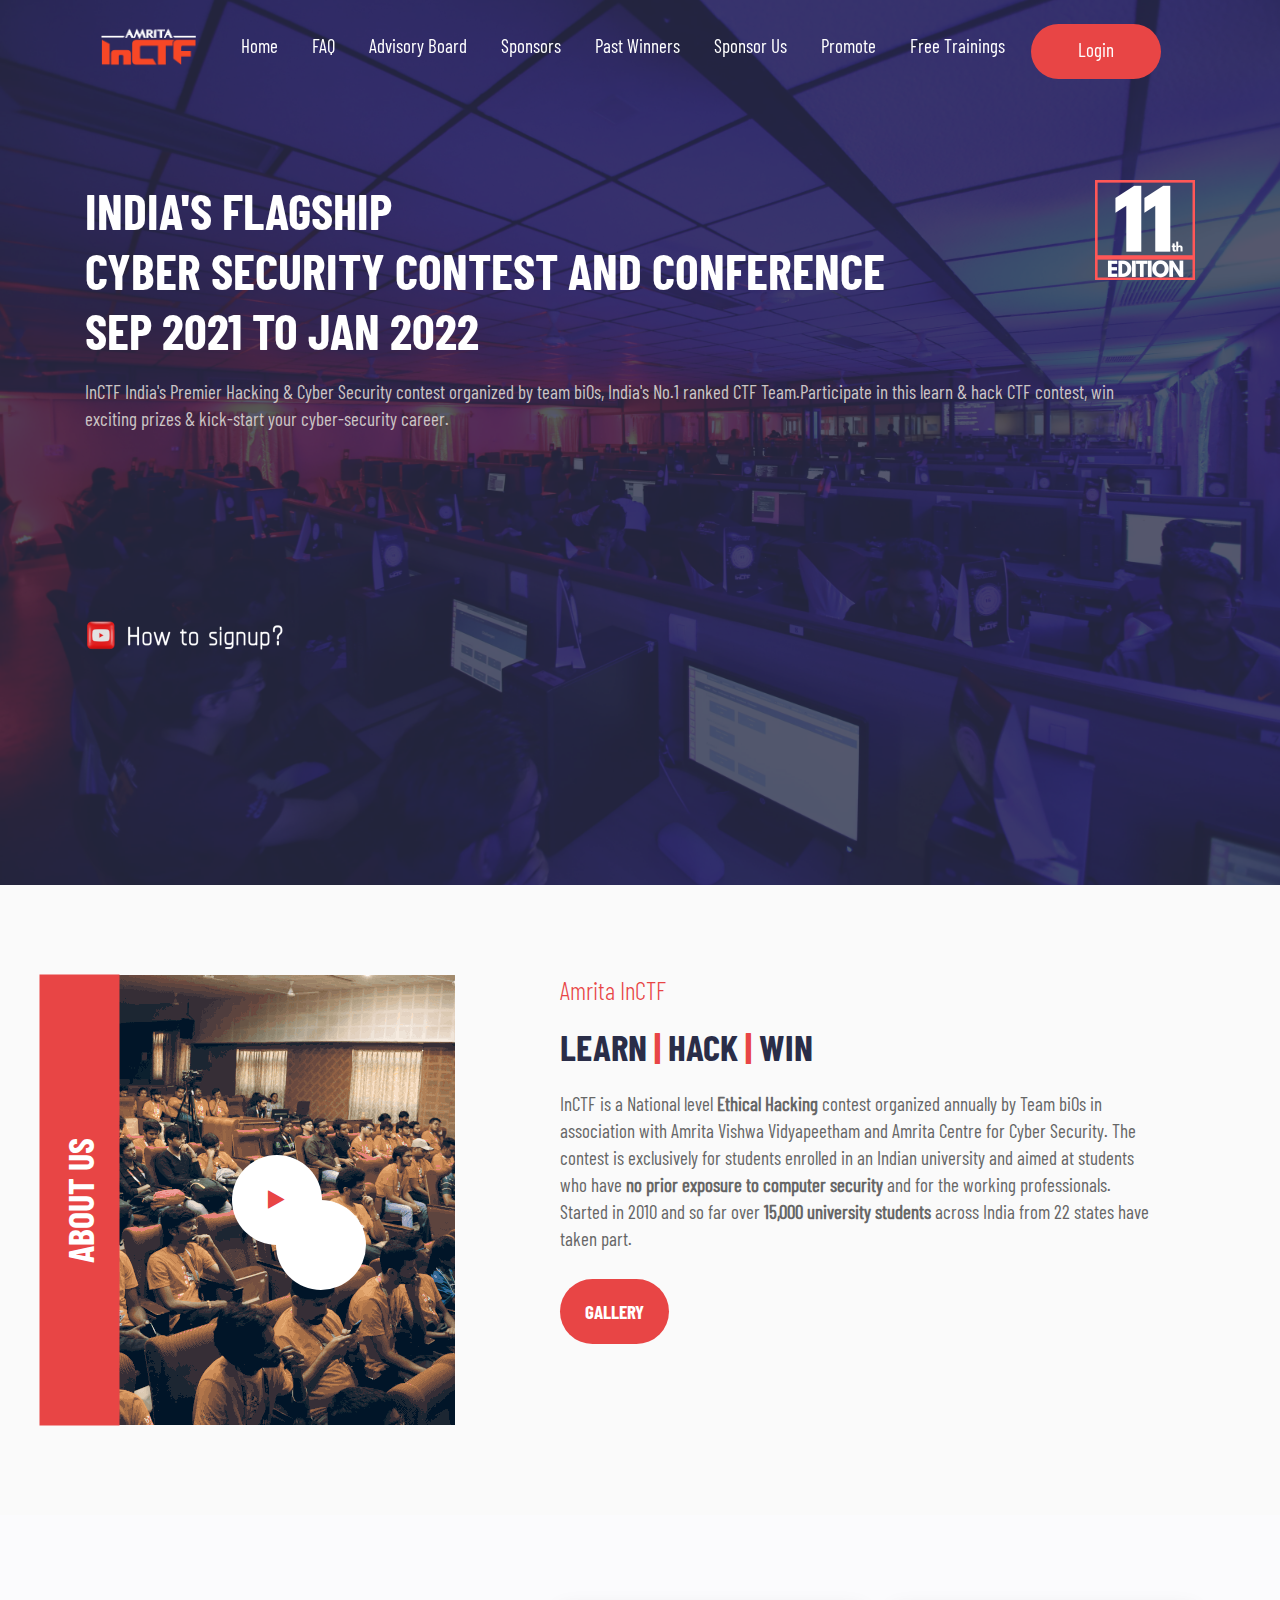
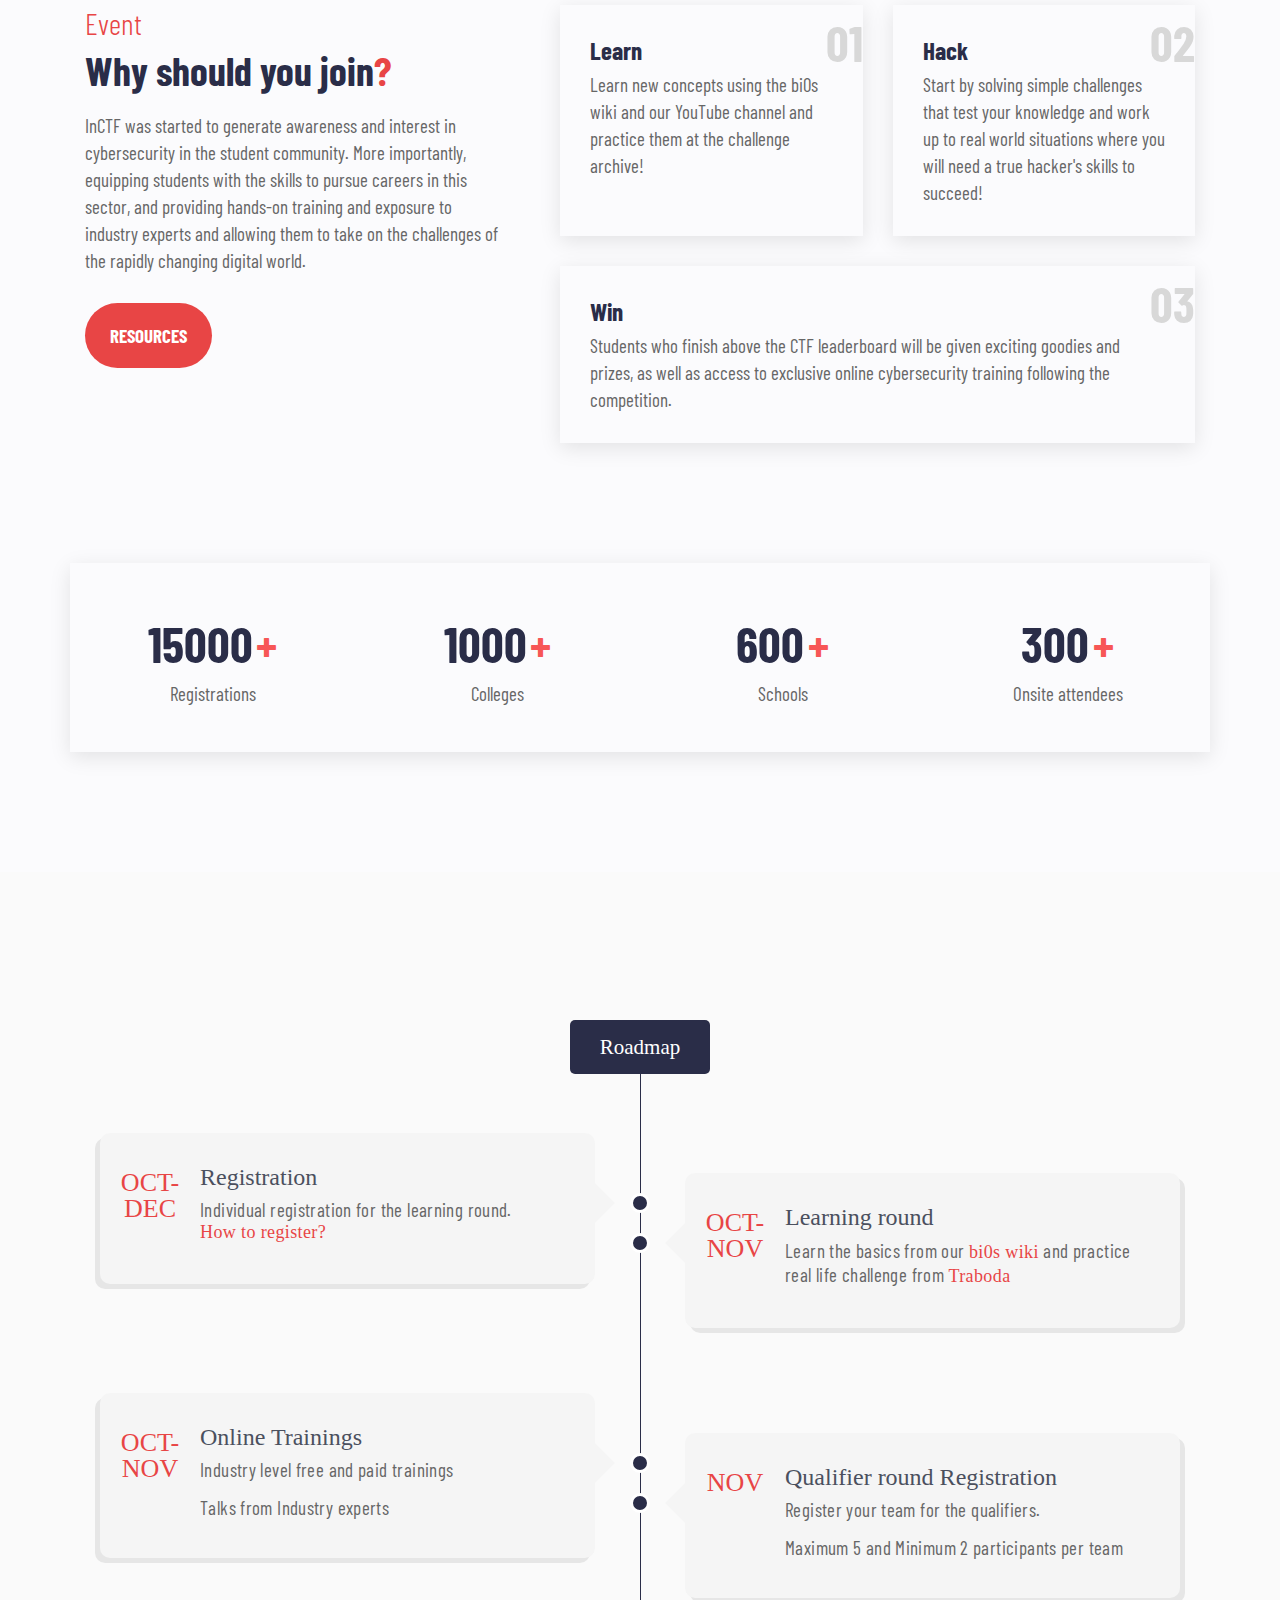
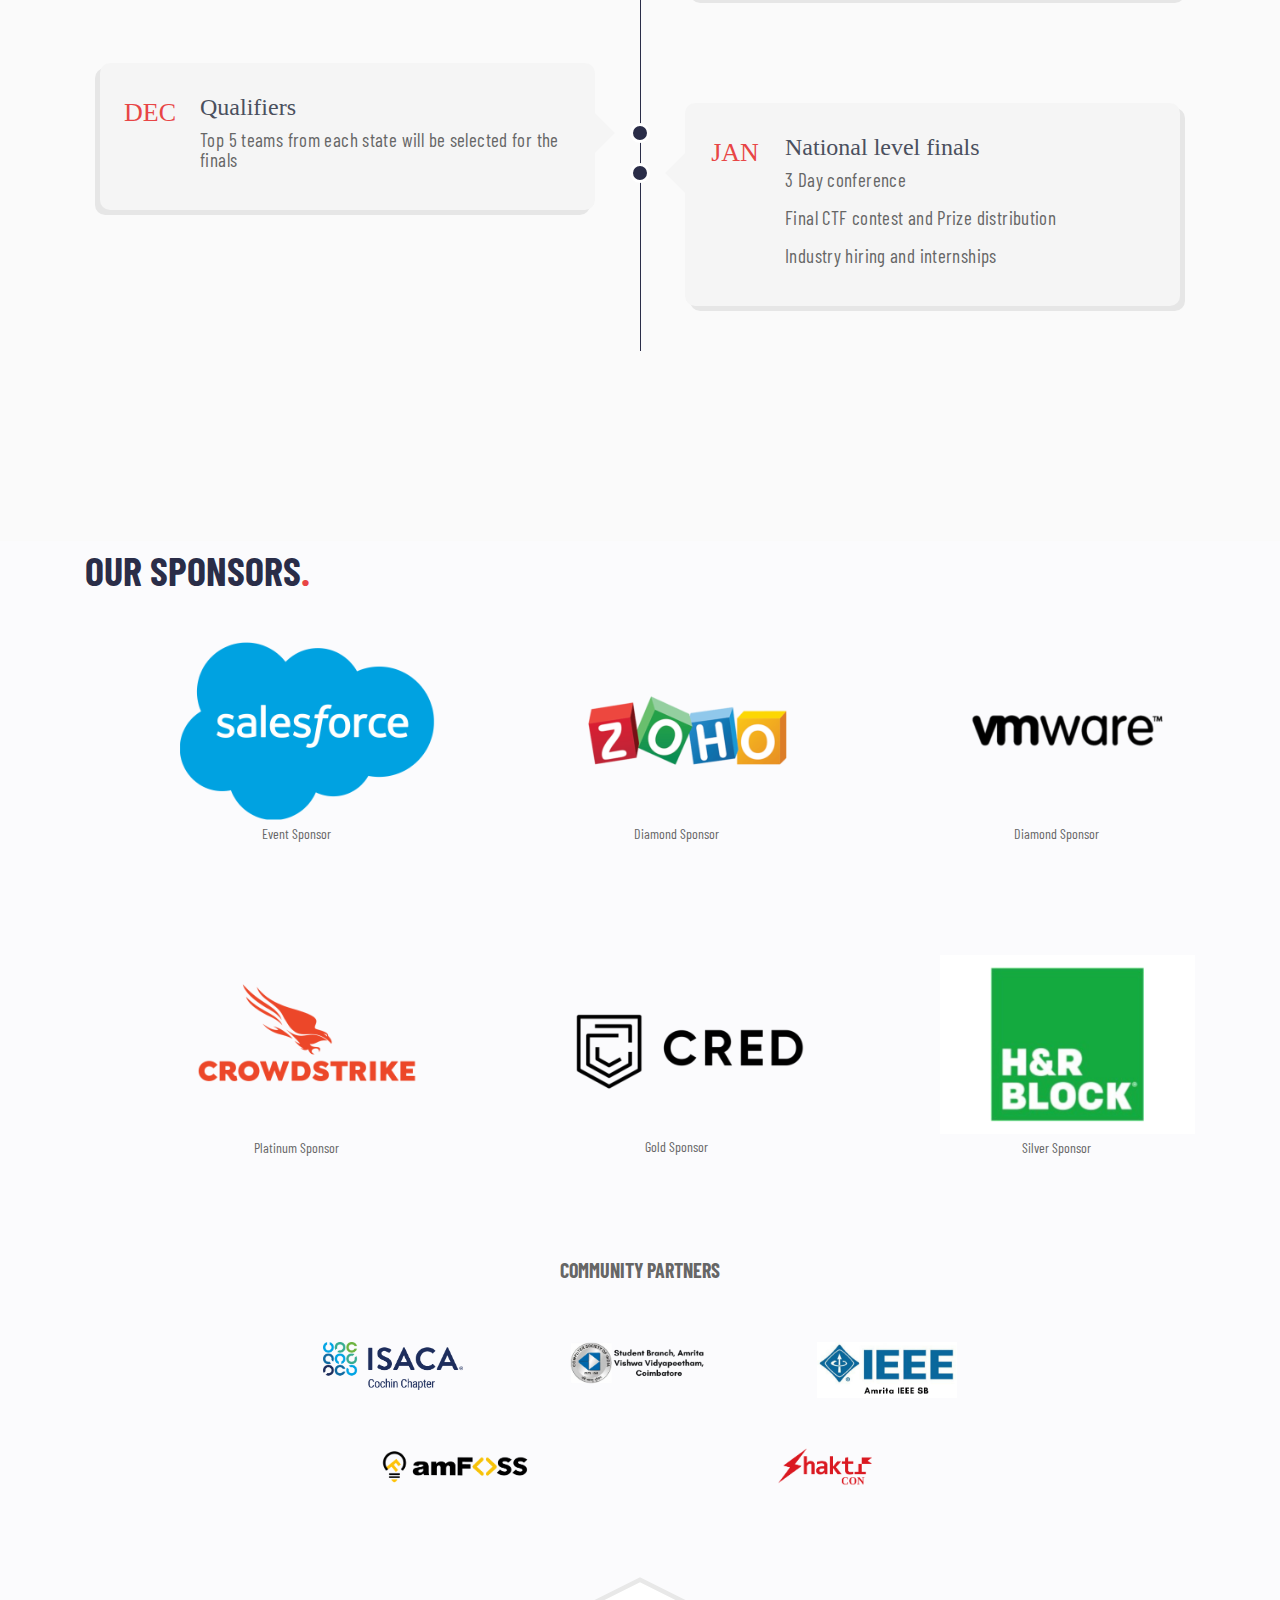
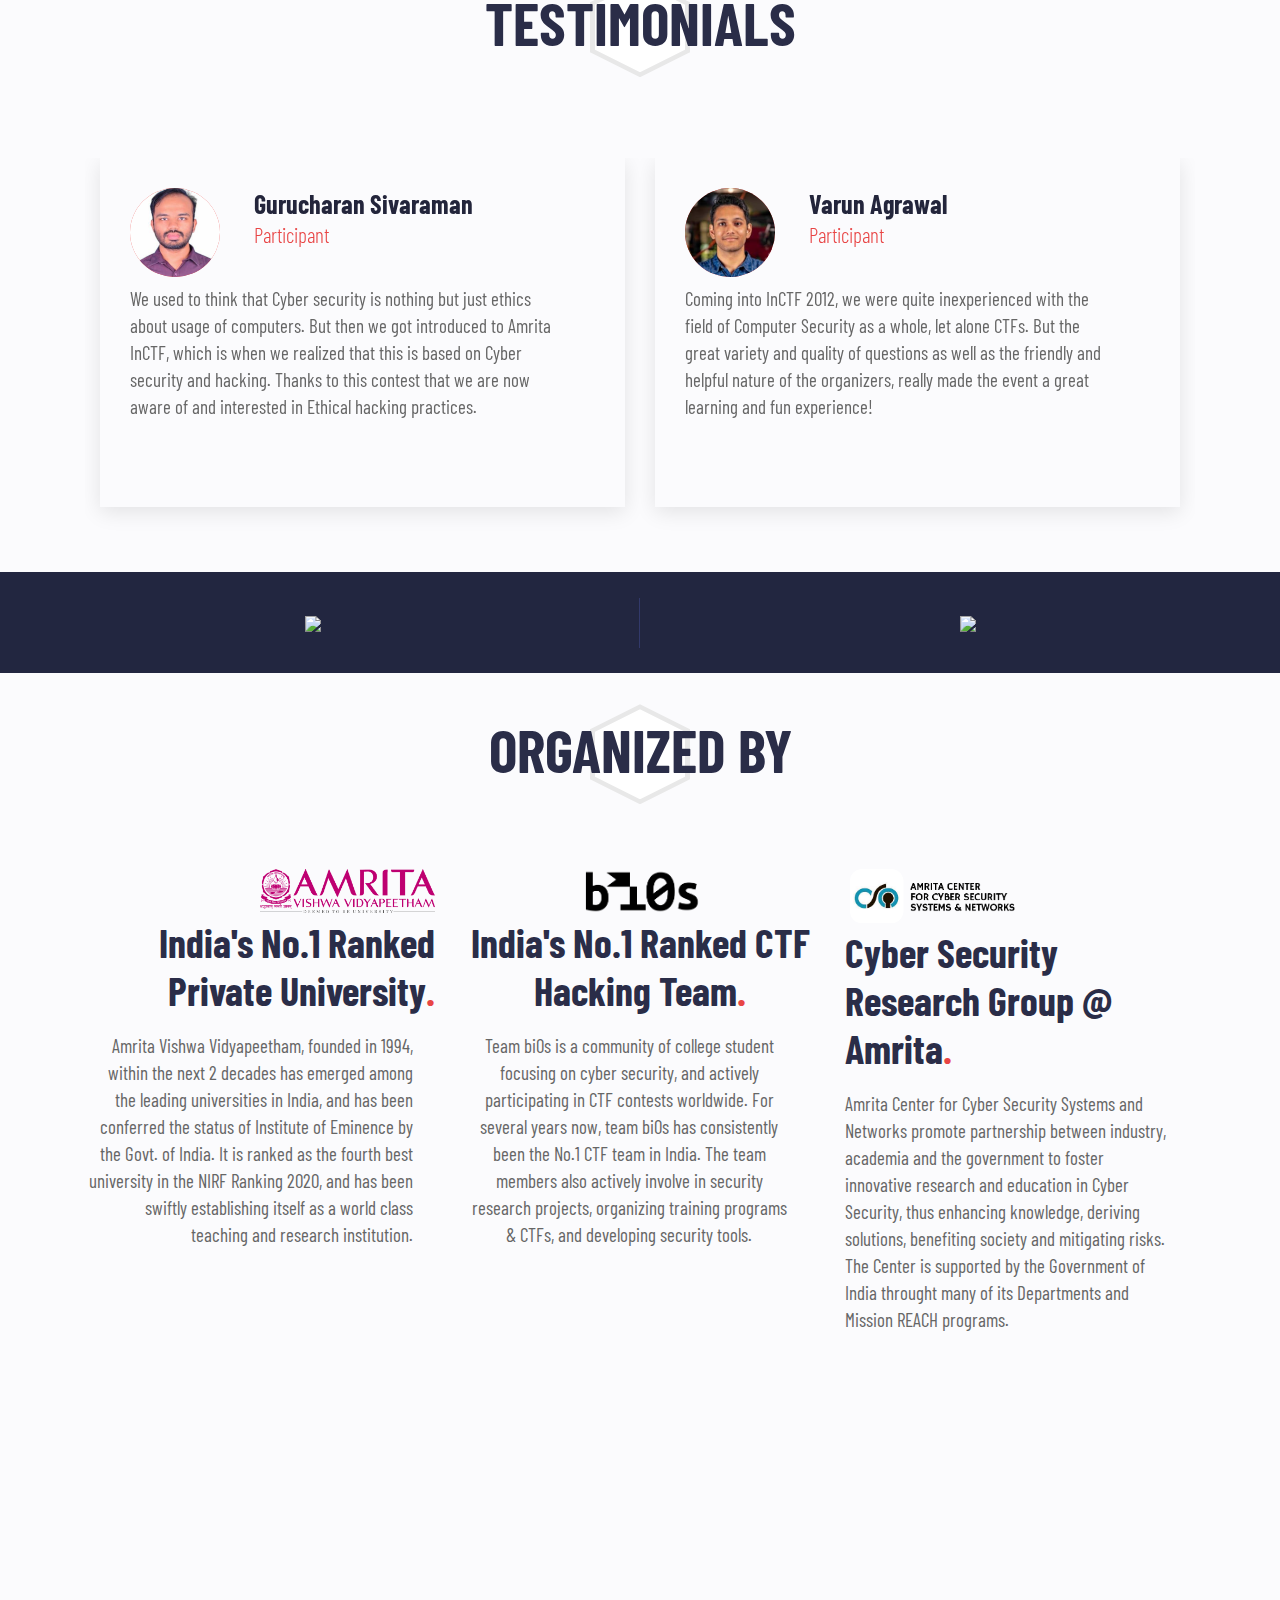
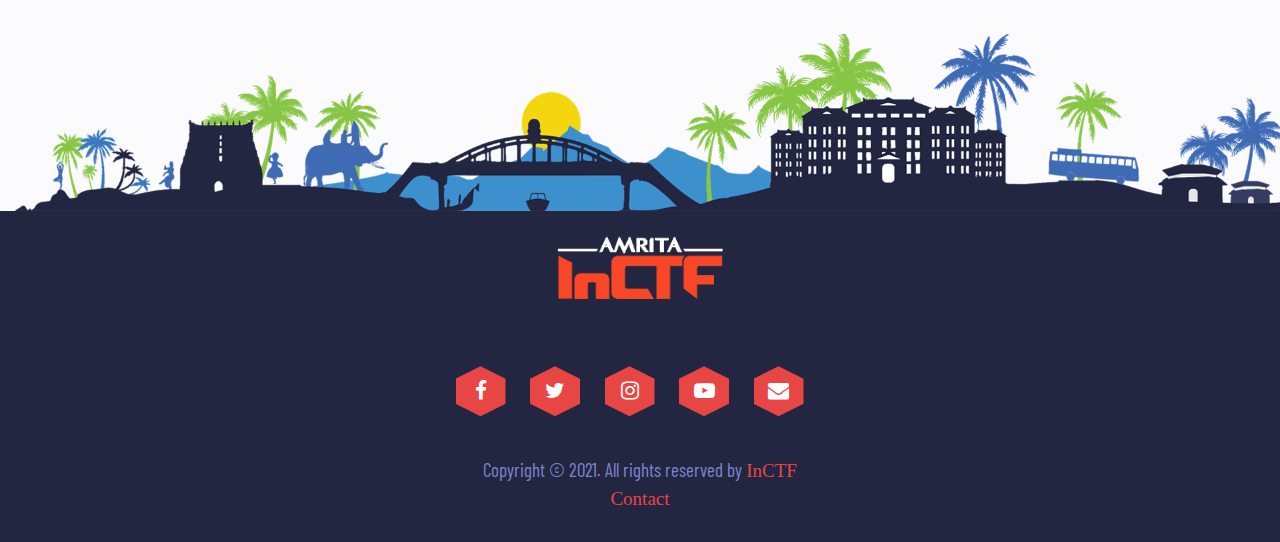
==== commit ef346458: "update the date" ====
--- a/index.html
+++ b/index.html
@@ -273,7 +273,7 @@
                             </div>
                             <h2 class="news-title">Qualifier round Registration</h2>
                             <ul>
-                                <li><p>Register your team for the State level qualifiers.</p></li>
+                                <li><p>Register your team for the qualifiers.</p></li>
                                 <li> <p>Maximum 5 and Minimum 2 participants per team</p></li>
                             </ul>
                             
@@ -286,10 +286,10 @@
                         <div class="news-content">
                             <div class="date">
                                 <p></p>
-                                <small>NOV</small>
+                                <small>DEC</small>
                                 
                             </div>
-                            <h2 class="news-title">State Qualifiers</h2>
+                            <h2 class="news-title">Qualifiers</h2>
                             <ul><li><p>Top 5 teams from each state will be selected for the finals</p></li></ul>
         
                         </div>
@@ -303,7 +303,7 @@
                             </div>
                             <h2 class="news-title">National level finals</h2>
                             <ul>
-                                <li><p>3 Day conference with exposure to hacker village</p></li>
+                                <li><p>3 Day conference</p></li>
                                 <li><p>Final CTF contest and Prize distribution</p></li>
                                 <li><p>Industry hiring and internships</p></li>
                             </ul>
--- a/css/style.css
+++ b/css/style.css
@@ -1973,6 +1973,9 @@
 .brand_3 {
     padding-top: 50px;
 }
+.brand_8 {
+    padding-top: 70px;
+}
 
 .brand_2 {
     padding-top: 60px;
